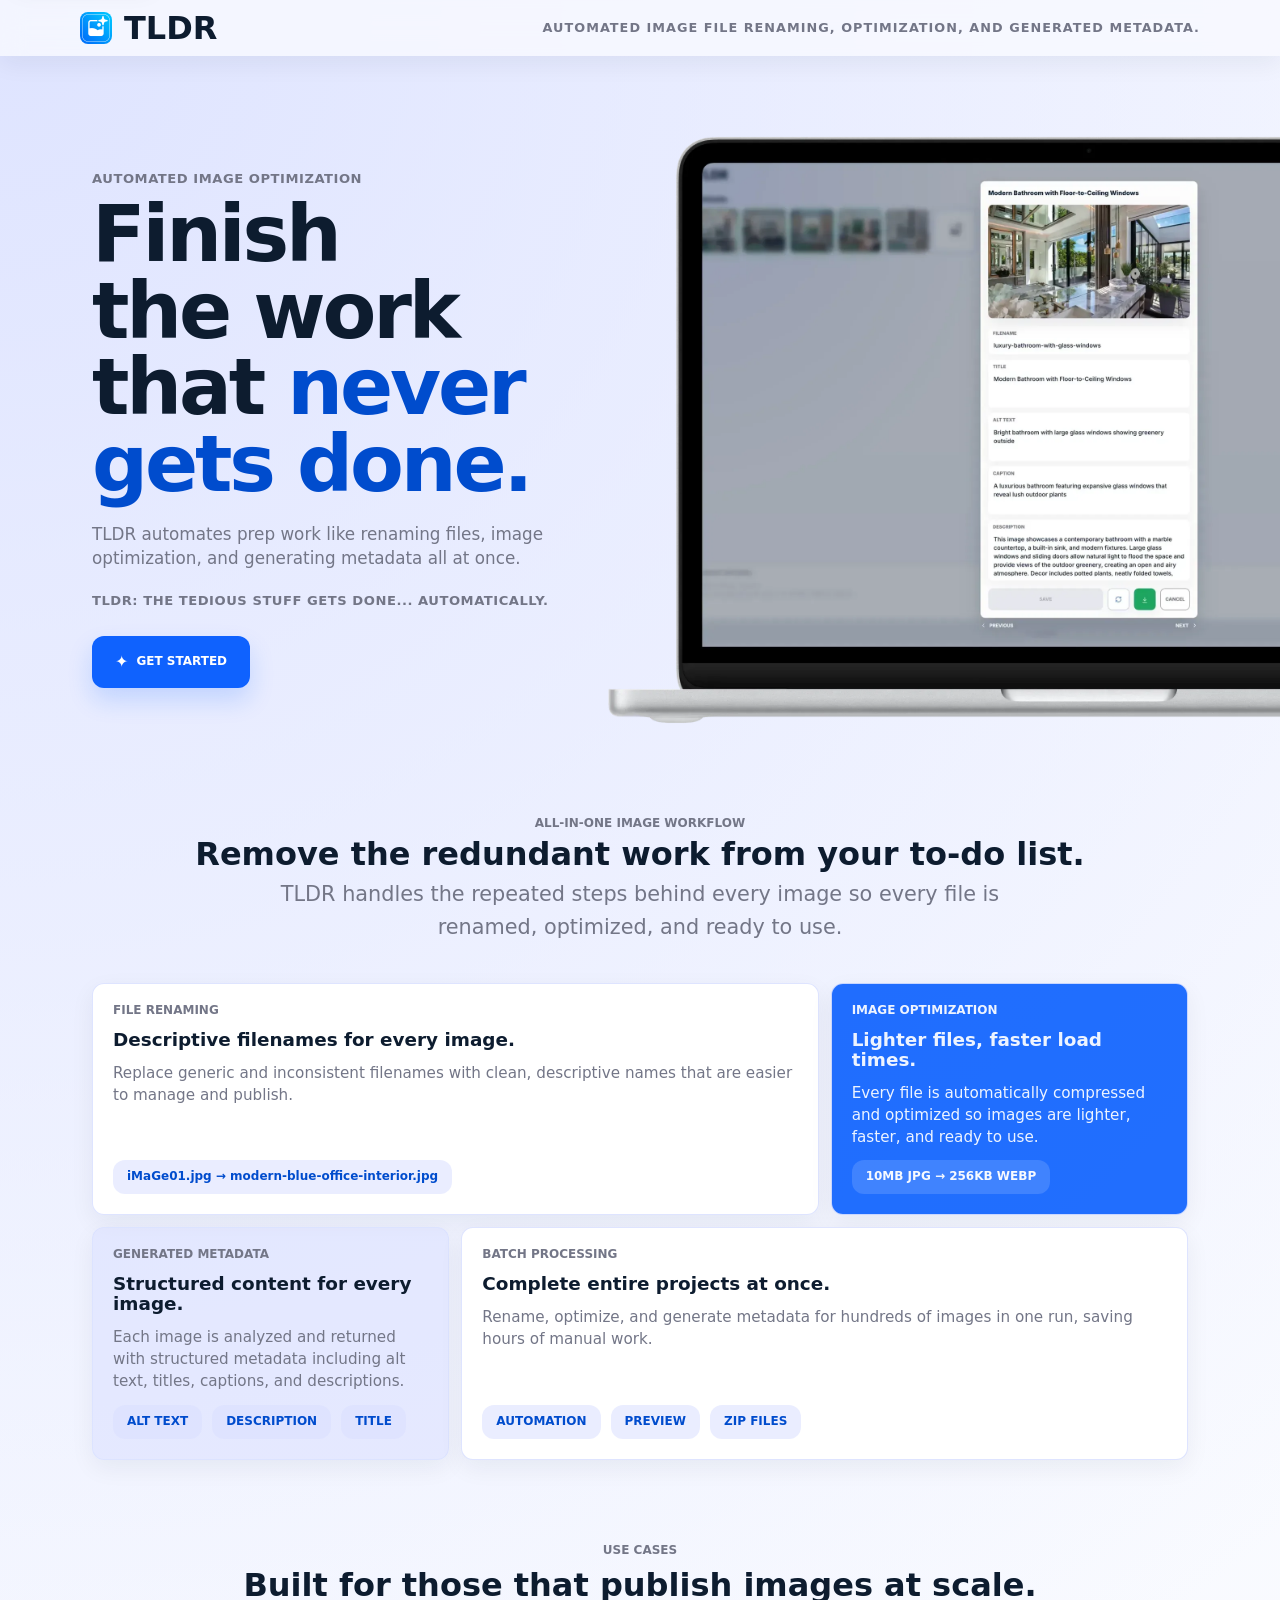
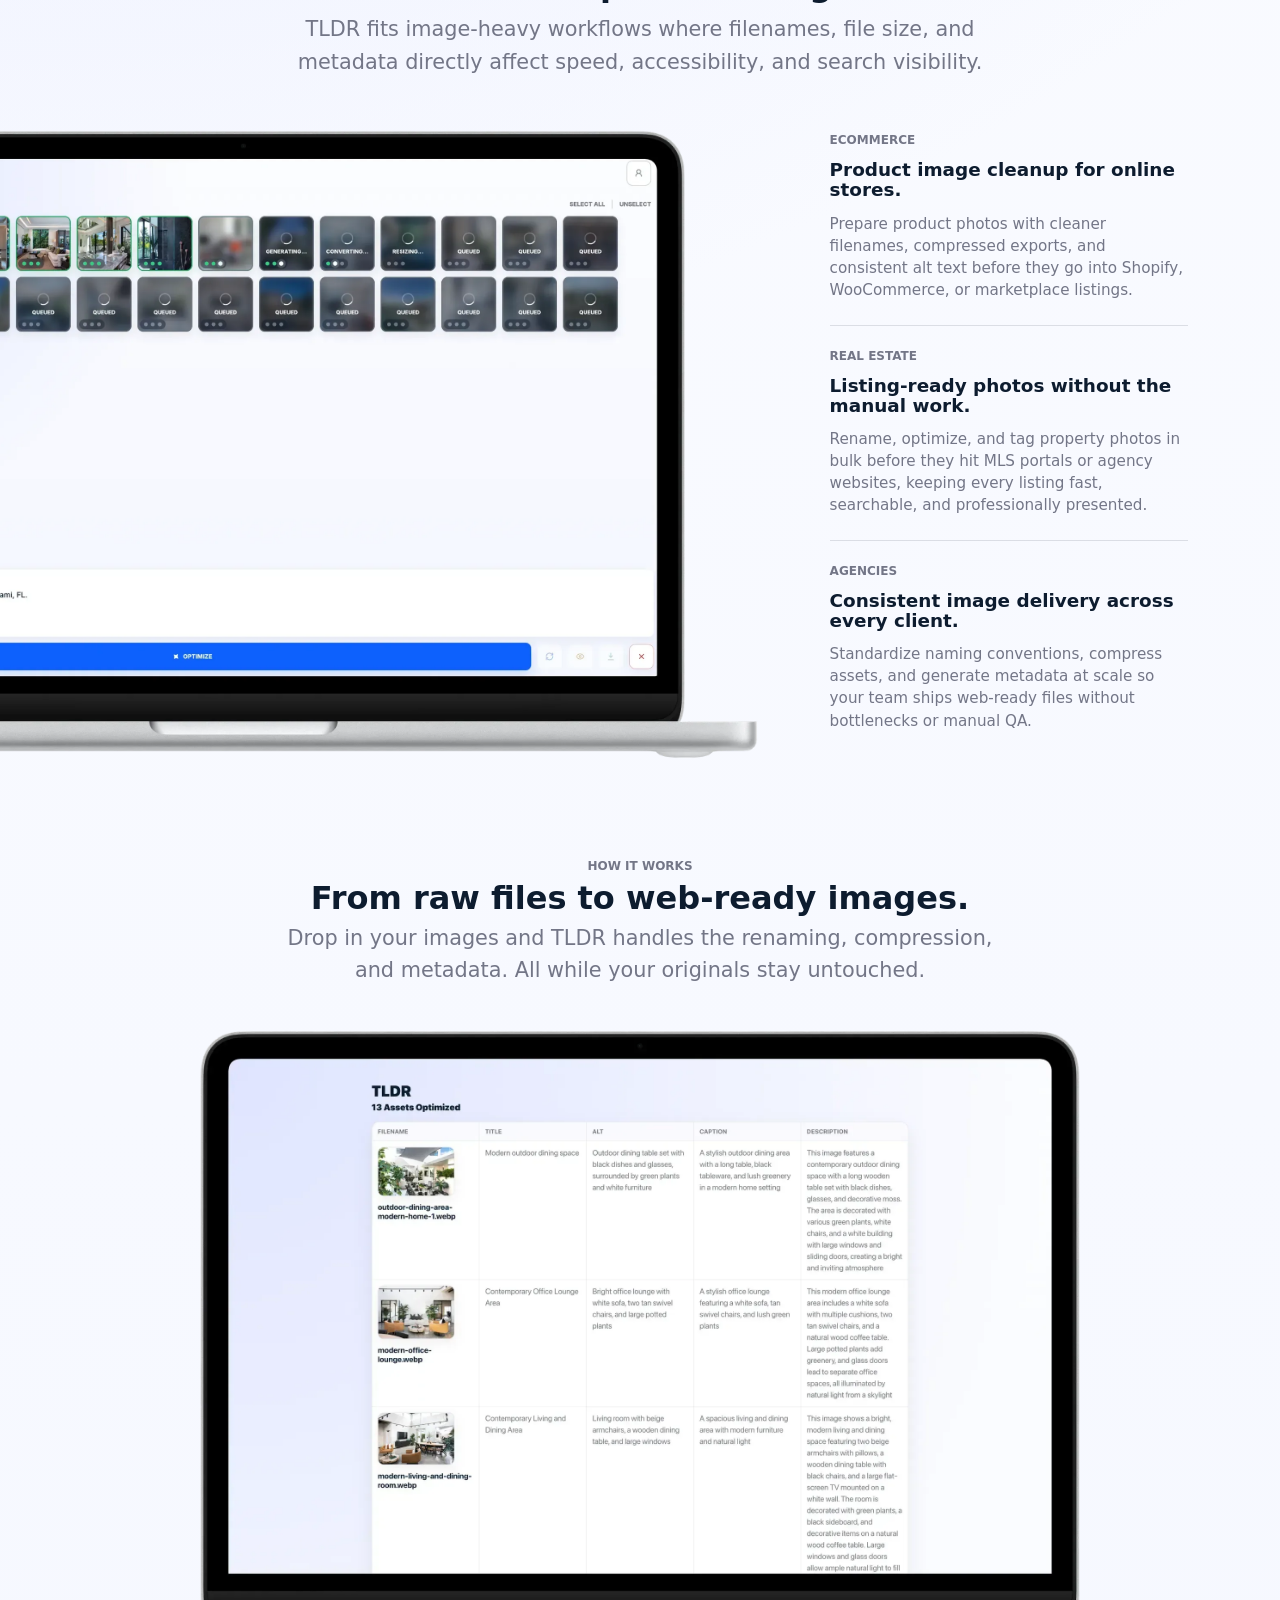
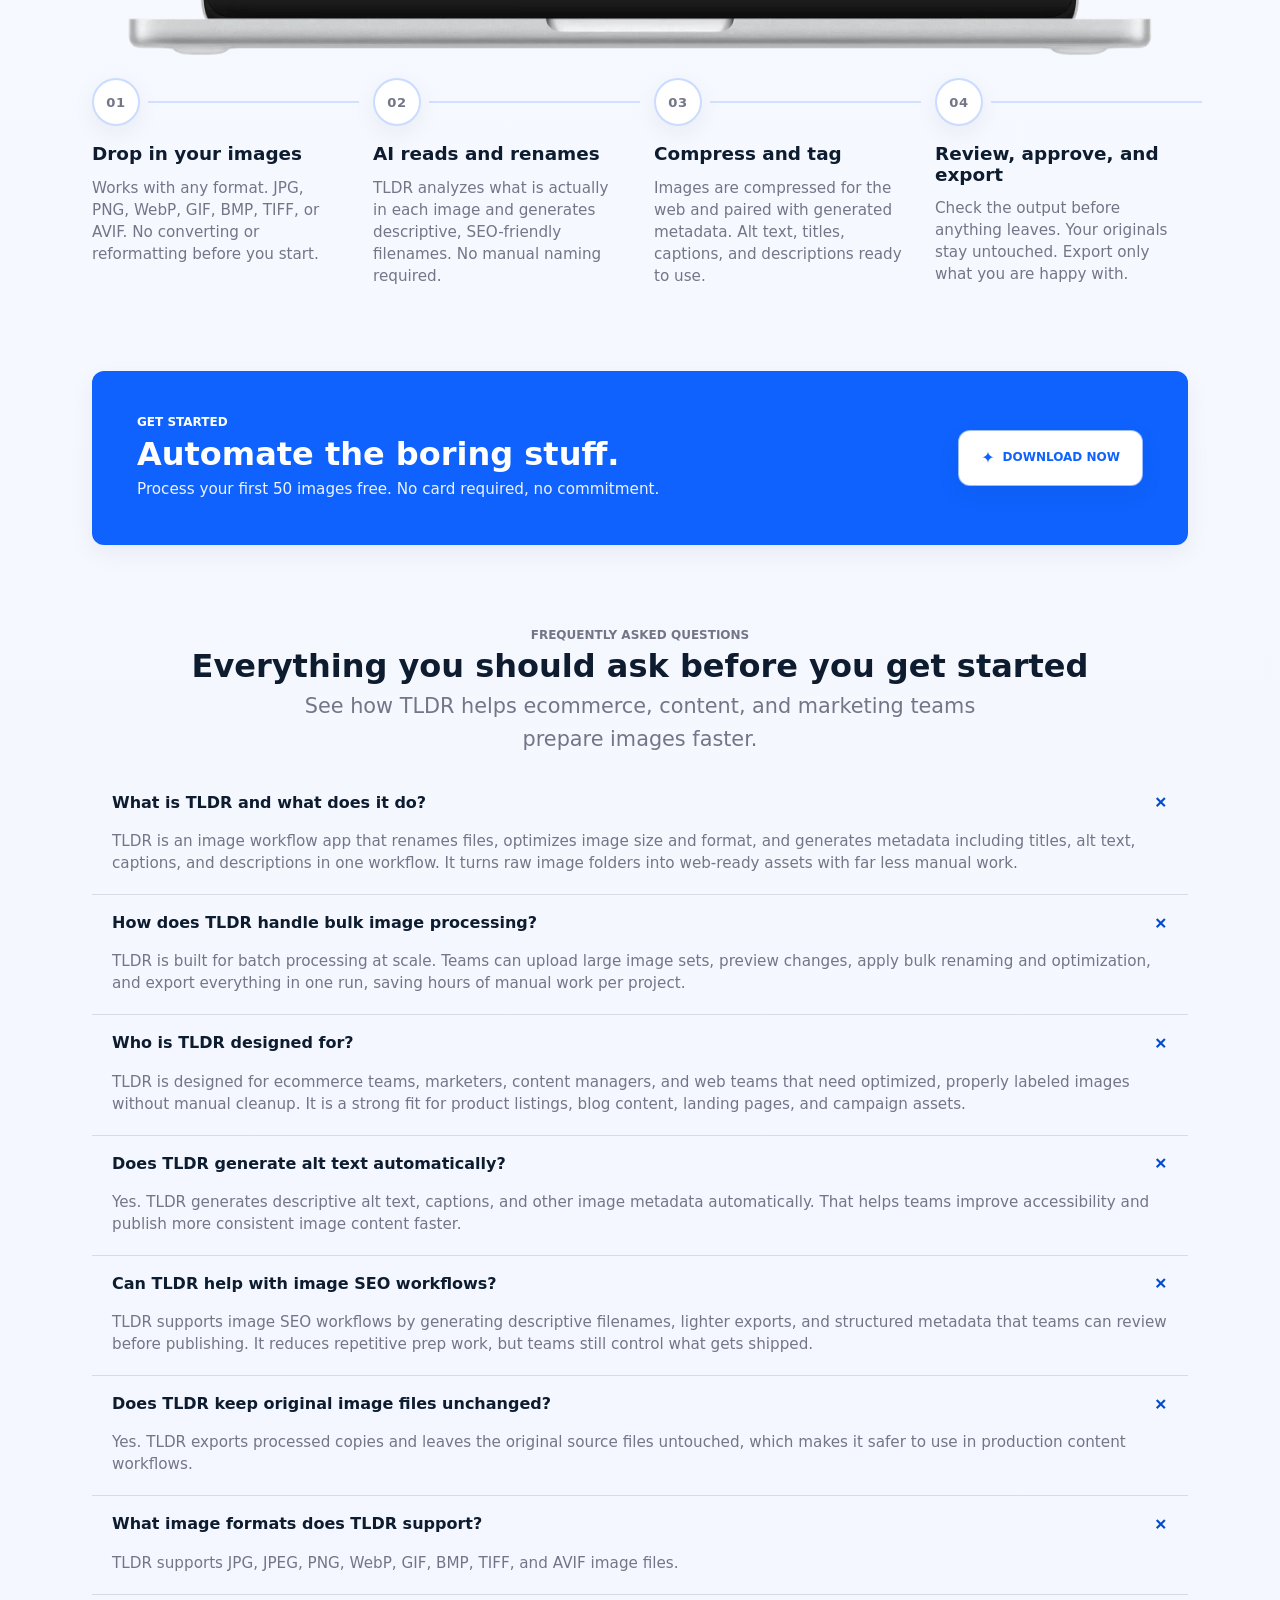
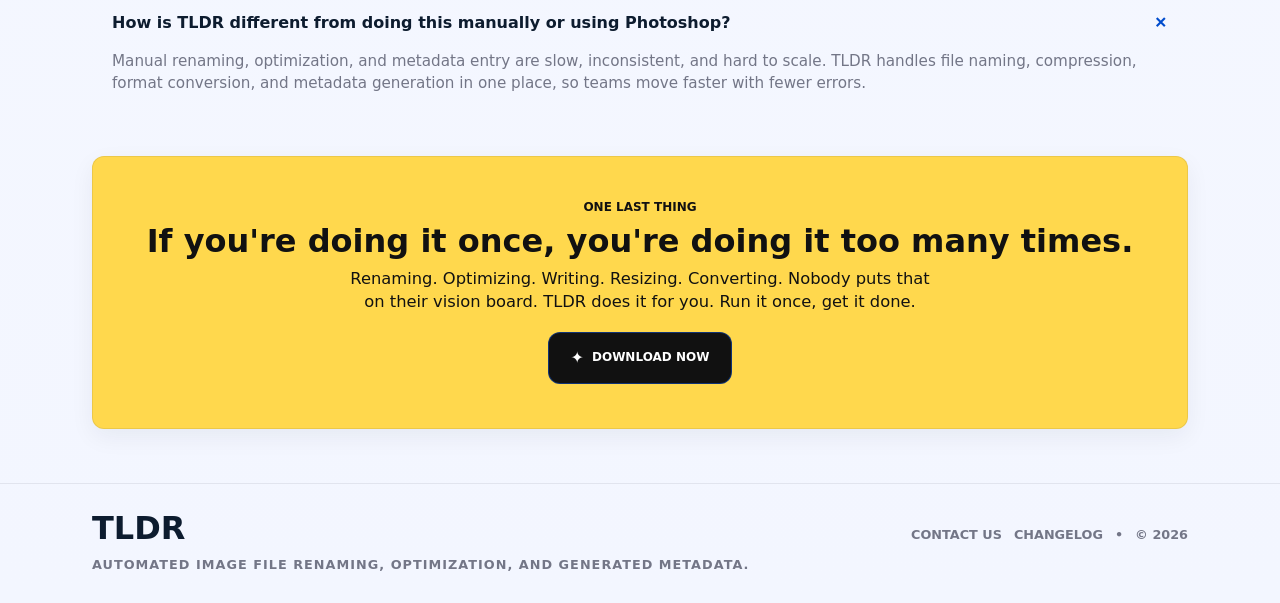
==== index.html @ 612e7040 "Publish website from bootstrapio/renamer@7133d2b1de8acaa61c0d291bee9c47c61e22b2d4" ====
<!doctype html>
<html lang="en">
  <head>
    <meta charset="UTF-8" />
    <meta name="viewport" content="width=device-width, initial-scale=1.0" />
    <title>TLDR | AI Image Renaming, Optimization, and Metadata</title>
    <meta
      name="description"
      content="TLDR is an AI image workflow app for file renaming, image optimization, and generated metadata. Create descriptive filenames, lighter WebP exports, and structured titles, alt text, captions, and descriptions."
    />
    <meta name="author" content="TLDR" />
    <meta name="application-name" content="TLDR" />
    <meta name="robots" content="index,follow,max-image-preview:large" />
    <meta name="googlebot" content="index,follow,max-image-preview:large,max-snippet:-1,max-video-preview:-1" />
    <meta name="bingbot" content="index,follow,max-image-preview:large,max-snippet:-1,max-video-preview:-1" />
    <meta name="theme-color" content="#f8f9ff" />
    <link rel="canonical" href="https://tldr.is/" />
    <link rel="alternate" type="text/markdown" href="https://tldr.is/llms.txt" title="LLMs.txt for TLDR" />
    <link rel="icon" href="./assets/icons/icon.png" />
    <meta property="og:type" content="website" />
    <meta property="og:site_name" content="TLDR" />
    <meta property="og:title" content="TLDR | AI Image Renaming, Optimization, and Metadata" />
    <meta
      property="og:description"
      content="Rename images, optimize files, and generate structured metadata in one AI-powered desktop workflow."
    />
    <meta property="og:url" content="https://tldr.is/" />
    <meta property="og:locale" content="en_US" />
    <meta property="og:image:type" content="image/webp" />
    <meta property="og:image:width" content="1192" />
    <meta property="og:image:height" content="768" />
    <meta
      property="og:image"
      content="https://tldr.is/assets/images/laptop-screen-asset-list.webp"
    />
    <meta
      property="og:image:alt"
      content="TLDR shown on a laptop with 13 optimized image assets and generated filename, title, alt text, caption, and description columns"
    />
    <meta name="twitter:card" content="summary_large_image" />
    <meta name="twitter:title" content="TLDR | AI Image Renaming, Optimization, and Metadata" />
    <meta
      name="twitter:description"
      content="Rename images, optimize files, and generate structured metadata in one AI-powered desktop workflow."
    />
    <meta
      name="twitter:image"
      content="https://tldr.is/assets/images/laptop-screen-asset-list.webp"
    />
    <meta
      name="twitter:image:alt"
      content="TLDR shown on a laptop with 13 optimized image assets and generated filename, title, alt text, caption, and description columns"
    />
    <script type="application/ld+json">
      {
        "@context": "https://schema.org",
        "@graph": [
          {
            "@type": "WebSite",
            "@id": "https://tldr.is/#website",
            "name": "TLDR",
            "url": "https://tldr.is/",
            "description": "TLDR is a desktop app for AI image file renaming, optimization, and generated metadata.",
            "inLanguage": "en-US",
            "publisher": {
              "@id": "https://tldr.is/#organization"
            },
            "potentialAction": {
              "@type": "ReadAction",
              "target": "https://tldr.is/"
            }
          },
          {
            "@type": "Organization",
            "@id": "https://tldr.is/#organization",
            "name": "TLDR",
            "url": "https://tldr.is/",
            "email": "hello@tldr.is",
            "logo": {
              "@type": "ImageObject",
              "url": "https://tldr.is/assets/icons/icon.png"
            },
            "contactPoint": {
              "@type": "ContactPoint",
              "contactType": "sales",
              "email": "hello@tldr.is"
            }
          },
          {
            "@type": "WebPage",
            "@id": "https://tldr.is/#webpage",
            "url": "https://tldr.is/",
            "name": "TLDR | AI Image Renaming, Optimization, and Metadata",
            "isPartOf": {
              "@id": "https://tldr.is/#website"
            },
            "about": {
              "@id": "https://tldr.is/#software"
            },
            "description": "TLDR helps teams rename images, optimize files, and generate structured metadata from one AI-powered desktop workflow.",
            "breadcrumb": {
              "@id": "https://tldr.is/#breadcrumb"
            },
            "primaryImageOfPage": {
              "@type": "ImageObject",
              "url": "https://tldr.is/assets/images/laptop-screen-asset-list.webp"
            }
          },
          {
            "@type": "BreadcrumbList",
            "@id": "https://tldr.is/#breadcrumb",
            "itemListElement": [
              {
                "@type": "ListItem",
                "position": 1,
                "name": "Home",
                "item": "https://tldr.is/"
              }
            ]
          },
          {
            "@type": "SoftwareApplication",
            "@id": "https://tldr.is/#software",
            "name": "TLDR",
            "applicationCategory": "BusinessApplication",
            "applicationSubCategory": "Image workflow automation",
            "operatingSystem": "macOS, Windows",
            "url": "https://tldr.is/",
            "sameAs": "https://tldr.is/",
            "publisher": {
              "@id": "https://tldr.is/#organization"
            },
            "image": {
              "@type": "ImageObject",
              "url": "https://tldr.is/assets/images/laptop-screen-asset-list.webp",
              "caption": "TLDR preview page showing optimized image assets and generated metadata"
            },
            "description": "TLDR automates image preparation work including file renaming, image optimization, generated metadata, preview, and batch export.",
            "softwareHelp": {
              "@id": "https://tldr.is/#faq"
            },
            "featureList": [
              "AI image file renaming",
              "Generated titles, alt text, captions, and descriptions",
              "Image optimization",
              "Optimized WebP exports",
              "Batch workflow processing",
              "Preview before export"
            ]
          },
          {
            "@type": "FAQPage",
            "@id": "https://tldr.is/#faq",
            "mainEntity": [
              {
                "@type": "Question",
                "name": "What is TLDR and what does it do?",
                "acceptedAnswer": {
                  "@type": "Answer",
                  "text": "TLDR is an image workflow app that renames files, optimizes image size and format, and generates metadata including titles, alt text, captions, and descriptions in one workflow. It turns raw image folders into web-ready assets with far less manual work."
                }
              },
              {
                "@type": "Question",
                "name": "How does TLDR handle bulk image processing?",
                "acceptedAnswer": {
                  "@type": "Answer",
                  "text": "TLDR is built for batch processing at scale. Teams can upload large image sets, preview changes, apply bulk renaming and optimization, and export everything in one run, saving hours of manual work per project."
                }
              },
              {
                "@type": "Question",
                "name": "Who is TLDR designed for?",
                "acceptedAnswer": {
                  "@type": "Answer",
                  "text": "TLDR is designed for ecommerce teams, marketers, content managers, and web teams that need optimized, properly labeled images without manual cleanup. It is a strong fit for product listings, blog content, landing pages, and campaign assets."
                }
              },
              {
                "@type": "Question",
                "name": "Does TLDR generate alt text automatically?",
                "acceptedAnswer": {
                  "@type": "Answer",
                  "text": "Yes. TLDR generates descriptive alt text, captions, and other image metadata automatically. That helps teams improve accessibility and publish more consistent image content faster."
                }
              },
              {
                "@type": "Question",
                "name": "Can TLDR help with image SEO workflows?",
                "acceptedAnswer": {
                  "@type": "Answer",
                  "text": "TLDR supports image SEO workflows by generating descriptive filenames, lighter exports, and structured metadata that teams can review before publishing. It reduces repetitive prep work, but teams still control what gets shipped."
                }
              },
              {
                "@type": "Question",
                "name": "Does TLDR keep original image files unchanged?",
                "acceptedAnswer": {
                  "@type": "Answer",
                  "text": "Yes. TLDR exports processed copies and leaves the original source files untouched, which makes it safer to use in production content workflows."
                }
              },
              {
                "@type": "Question",
                "name": "What image formats does TLDR support?",
                "acceptedAnswer": {
                  "@type": "Answer",
                  "text": "TLDR supports JPG, JPEG, PNG, WebP, GIF, BMP, TIFF, and AVIF image files."
                }
              },
              {
                "@type": "Question",
                "name": "How is TLDR different from doing this manually or using Photoshop?",
                "acceptedAnswer": {
                  "@type": "Answer",
                  "text": "Manual renaming, optimization, and metadata entry are slow, inconsistent, and hard to scale. TLDR handles file naming, compression, format conversion, and metadata generation in one place, so teams move faster with fewer errors."
                }
              }
            ]
          }
        ]
      }
    </script>
    <link rel="stylesheet" href="./website.css" />
    <script src="./website.js" defer></script>
  </head>
  <body id="top" data-site-nav="home">
    <a class="skipLink" href="#main-content">Skip to content</a>
    <header>
      <nav class="marketingNav" aria-label="Primary site navigation">
        <div class="marketingNavInner">
          <a
            class="marketingBrandRow"
            href="#top"
            aria-label="TLDR home"
            aria-current="page"
          >
            <span class="marketingIcon" aria-hidden="true"></span>
            <span class="brand marketingBrand">TLDR</span>
          </a>
          <p class="marketingNavMeta">Automated image file renaming, optimization, and generated metadata.</p>
          <div class="marketingNavActions">
            <a
              class="primaryAction"
              href="#one-last-thing"
              aria-label="Scroll to the One Last Thing section"
            >
              <span class="iconGlyph" aria-hidden="true">✦</span>
              <span>Download Now</span>
            </a>
          </div>
        </div>
      </nav>
    </header>

    <main id="main-content" class="marketingShell">
      <section
        class="heroSection"
        id="ai-image-automation"
        aria-labelledby="hero-section-title"
        aria-describedby="hero-section-description"
      >
        <div class="heroSectionGrid">
          <article class="heroSectionCopy">
            <div class="heroSectionIntro">
              <span class="fieldLabel">Automated Image Optimization</span>
              <h1 id="hero-section-title" class="heroSectionTitle">
                Finish the work that <span class="heroSectionTitleAccent">never gets done.</span>
              </h1>
            </div>
            <p id="hero-section-description" class="heroSectionText">
              TLDR automates prep work like renaming files, image optimization, and generating metadata all at once.
            </p>
            <span class="fieldLabel heroSectionLabelLine">TLDR: the tedious stuff gets done... automatically.</span>
            <div class="heroActions">
              <a
                class="primaryAction"
                href="#one-last-thing"
                aria-label="Scroll to the One Last Thing section"
              >
                <span class="iconGlyph" aria-hidden="true">✦</span>
                <span>Get Started</span>
              </a>
            </div>
          </article>

          <figure class="heroSectionMedia">
            <div class="heroSectionFrame">
              <img
                src="./assets/images/laptop-screen-with-preview-modal.webp"
                alt="TLDR shown on a laptop with the metadata preview modal open over queued image assets"
                width="1276"
                height="768"
                loading="eager"
                decoding="async"
              />
            </div>
            <figcaption hidden>TLDR desktop app preview showing AI-generated image metadata for a sample interior photo.</figcaption>
          </figure>
        </div>
      </section>

      <section
        class="marketingSection imageWorkflowSection"
        id="image-workflow-automation"
        aria-labelledby="image-workflow-title"
        aria-describedby="image-workflow-description"
      >
        <header class="sectionHeader sectionHeaderCentered">
          <span class="fieldLabel">All-In-One Image Workflow</span>
          <h2 id="image-workflow-title" class="sectionTitle">Remove the redundant work from your to-do list.</h2>
          <p id="image-workflow-description" class="sectionText">
            TLDR handles the repeated steps behind every image so every file is renamed, optimized, and ready to use.
          </p>
        </header>

        <div class="imageWorkflowGrid" aria-label="TLDR feature highlights">
          <article
            class="featureCard imageWorkflowCard imageWorkflowCardWide imageWorkflowCardLight"
            aria-labelledby="feature-file-renaming-title"
            aria-describedby="feature-file-renaming-description"
          >
            <header class="imageWorkflowCardHeader">
              <span class="fieldLabel">File Renaming</span>
              <h3 id="feature-file-renaming-title" class="featureTitle">Descriptive filenames for every image.</h3>
              <p id="feature-file-renaming-description" class="featureText">
                Replace generic and inconsistent filenames with clean, descriptive names that are easier to manage and
                publish.
              </p>
            </header>
            <ul class="imageWorkflowChipRow" aria-label="Filename example">
              <li><span class="imageWorkflowChip imageWorkflowChipLiteral">iMaGe01.jpg → modern-blue-office-interior.jpg</span></li>
            </ul>
          </article>

          <article
            class="featureCard imageWorkflowCard imageWorkflowCardTall imageWorkflowCardPrimary"
            aria-labelledby="feature-image-optimization-title"
            aria-describedby="feature-image-optimization-description"
          >
            <header class="imageWorkflowCardHeader">
              <span class="fieldLabel">Image Optimization</span>
              <h3 id="feature-image-optimization-title" class="featureTitle">Lighter files, faster load times.</h3>
              <p id="feature-image-optimization-description" class="featureText">
                Every file is automatically compressed and optimized so images are lighter, faster, and ready to use.
              </p>
            </header>
            <ul class="imageWorkflowChipRow" aria-label="Optimization example">
              <li><span class="imageWorkflowChip">10MB JPG → 256KB WEBP</span></li>
            </ul>
          </article>

          <article
            class="featureCard imageWorkflowCard imageWorkflowCardCompact imageWorkflowCardSoft"
            aria-labelledby="feature-generated-metadata-title"
            aria-describedby="feature-generated-metadata-description"
          >
            <header class="imageWorkflowCardHeader">
              <span class="fieldLabel">Generated Metadata</span>
              <h3 id="feature-generated-metadata-title" class="featureTitle">Structured content for every image.</h3>
              <p id="feature-generated-metadata-description" class="featureText">
                Each image is analyzed and returned with structured metadata including alt text, titles, captions, and
                descriptions.
              </p>
            </header>
            <ul class="imageWorkflowChipRow" aria-label="Metadata fields">
              <li><span class="imageWorkflowChip">Alt Text</span></li>
              <li><span class="imageWorkflowChip">Description</span></li>
              <li><span class="imageWorkflowChip">Title</span></li>
            </ul>
          </article>

          <article
            class="featureCard imageWorkflowCard imageWorkflowCardFlow sectionPanel"
            aria-labelledby="feature-batch-processing-title"
            aria-describedby="feature-batch-processing-description"
          >
            <header class="imageWorkflowCardHeader">
              <span class="fieldLabel">Batch Processing</span>
              <h3 id="feature-batch-processing-title" class="featureTitle">Complete entire projects at once.</h3>
              <p id="feature-batch-processing-description" class="featureText">
                Rename, optimize, and generate metadata for hundreds of images in one run, saving hours of manual work.
              </p>
            </header>
            <ul class="imageWorkflowChipRow" aria-label="Batch processing features">
              <li><span class="imageWorkflowChip">Automation</span></li>
              <li><span class="imageWorkflowChip">Preview</span></li>
              <li><span class="imageWorkflowChip">Zip Files</span></li>
            </ul>
          </article>
        </div>
      </section>

      <section
        class="marketingSection useCaseSection"
        id="image-workflow-use-cases"
        aria-labelledby="use-cases-title"
        aria-describedby="use-cases-description"
      >
        <header class="sectionHeader sectionHeaderCentered">
          <span class="fieldLabel">Use Cases</span>
          <h2 id="use-cases-title" class="sectionTitle">Built for those that publish images at scale.</h2>
          <p id="use-cases-description" class="sectionText">
            TLDR fits image-heavy workflows where filenames, file size, and metadata directly affect speed,
            accessibility, and search visibility.
          </p>
        </header>

        <div class="useCaseLayout">
          <figure class="useCaseMedia">
            <div class="useCaseFrame">
              <img
                src="./assets/images/laptop-screen-with-asset-management-interface.webp"
                alt="TLDR dashboard displayed on a laptop while image processing and optimization tasks are queued"
                width="1276"
                height="768"
                loading="lazy"
                decoding="async"
              />
            </div>
          </figure>

          <div class="useCaseList" aria-label="TLDR use cases">
            <article class="useCaseItem" aria-labelledby="use-case-ecommerce-name">
              <span class="fieldLabel" id="use-case-ecommerce-name">Ecommerce</span>
              <p class="useCaseTitle">Product image cleanup for online stores.</p>
              <p class="useCaseBody">
                Prepare product photos with cleaner filenames, compressed exports, and consistent alt text before they
                go into Shopify, WooCommerce, or marketplace listings.
              </p>
            </article>

            <article class="useCaseItem" aria-labelledby="use-case-real-estate-name">
              <span class="fieldLabel" id="use-case-real-estate-name">Real Estate</span>
              <p class="useCaseTitle">Listing-ready photos without the manual work.</p>
              <p class="useCaseBody">
                Rename, optimize, and tag property photos in bulk before they hit MLS portals or agency websites,
                keeping every listing fast, searchable, and professionally presented.
              </p>
            </article>

            <article class="useCaseItem" aria-labelledby="use-case-agencies-name">
              <span class="fieldLabel" id="use-case-agencies-name">Agencies</span>
              <p class="useCaseTitle">Consistent image delivery across every client.</p>
              <p class="useCaseBody">
                Standardize naming conventions, compress assets, and generate metadata at scale so your team ships
                web-ready files without bottlenecks or manual QA.
              </p>
            </article>
          </div>
        </div>
      </section>

      <section
        class="marketingSection"
        id="image-workflow-process"
        aria-labelledby="workflow-title"
        aria-describedby="workflow-description"
      >
        <header class="sectionHeader sectionHeaderCentered">
          <span class="fieldLabel">How It Works</span>
          <h2 id="workflow-title" class="sectionTitle">From raw files to web-ready images.</h2>
          <p id="workflow-description" class="sectionText">
            Drop in your images and TLDR handles the renaming, compression, and metadata. All while your originals
            stay untouched.
          </p>
        </header>

        <figure class="automationCtaMedia">
          <img
            src="./assets/images/laptop-screen-asset-list.webp"
            alt="TLDR shown on a laptop with 13 optimized image assets and generated filename, title, alt text, caption, and description columns"
            width="1192"
            height="768"
            loading="lazy"
            decoding="async"
          />
        </figure>

        <div class="workflowTimeline" aria-label="TLDR workflow steps">
          <article class="workflowItem" aria-labelledby="workflow-step-1-title">
            <div class="workflowMarker" aria-hidden="true">
              <span class="workflowDot">01</span>
            </div>
            <div class="workflowContent">
              <h3 id="workflow-step-1-title" class="featureTitle">Drop in your images</h3>
              <p class="featureText">
                Works with any format. JPG, PNG, WebP, GIF, BMP, TIFF, or AVIF. No converting or reformatting before
                you start.
              </p>
            </div>
          </article>

          <article class="workflowItem" aria-labelledby="workflow-step-2-title">
            <div class="workflowMarker" aria-hidden="true">
              <span class="workflowDot">02</span>
            </div>
            <div class="workflowContent">
              <h3 id="workflow-step-2-title" class="featureTitle">AI reads and renames</h3>
              <p class="featureText">
                TLDR analyzes what is actually in each image and generates descriptive, SEO-friendly filenames. No
                manual naming required.
              </p>
            </div>
          </article>

          <article class="workflowItem" aria-labelledby="workflow-step-3-title">
            <div class="workflowMarker" aria-hidden="true">
              <span class="workflowDot">03</span>
            </div>
            <div class="workflowContent">
              <h3 id="workflow-step-3-title" class="featureTitle">Compress and tag</h3>
              <p class="featureText">
                Images are compressed for the web and paired with generated metadata. Alt text, titles, captions, and
                descriptions ready to use.
              </p>
            </div>
          </article>

          <article class="workflowItem" aria-labelledby="workflow-step-4-title">
            <div class="workflowMarker" aria-hidden="true">
              <span class="workflowDot">04</span>
            </div>
            <div class="workflowContent">
              <h3 id="workflow-step-4-title" class="featureTitle">Review, approve, and export</h3>
              <p class="featureText">
                Check the output before anything leaves. Your originals stay untouched. Export only what you are happy
                with.
              </p>
            </div>
          </article>
        </div>
      </section>

      <section
        class="marketingSection automationCtaSection"
        id="automation-trial-cta"
        aria-labelledby="automation-cta-title"
        aria-describedby="automation-cta-description"
      >
        <div class="automationCtaPanel">
          <header class="sectionHeader automationCtaCopy">
            <span class="fieldLabel">Get Started</span>
            <h2 id="automation-cta-title" class="sectionTitle automationCtaTitle">Automate the boring stuff.</h2>
            <p id="automation-cta-description" class="automationCtaText">
              Process your first 50 images free. No card required, no commitment.
            </p>
          </header>
          <div class="automationCtaActions">
            <a
              class="primaryAction"
              href="#one-last-thing"
              aria-label="Scroll to the One Last Thing section"
            >
              <span class="iconGlyph" aria-hidden="true">✦</span>
              <span>Download Now</span>
            </a>
          </div>
        </div>
      </section>

      <section
        class="marketingSection"
        id="image-workflow-faq"
        aria-labelledby="faq-title"
        aria-describedby="faq-description"
      >
        <header class="sectionHeader sectionHeaderCentered">
          <span class="fieldLabel">Frequently Asked Questions</span>
          <h2 id="faq-title" class="sectionTitle">Everything you should ask before you get started</h2>
          <p id="faq-description" class="sectionText">
            See how TLDR helps ecommerce, content, and marketing teams prepare images faster.
          </p>
        </header>

        <div class="faqList">
          <details class="faqItem" open itemscope itemtype="https://schema.org/Question">
            <summary class="faqItemSummary">
              <span class="faqItemTitle" itemprop="name">What is TLDR and what does it do?</span>
              <span class="faqItemIcon" aria-hidden="true">+</span>
            </summary>
            <div class="faqItemBody">
              <p class="faqItemAnswer" itemscope itemprop="acceptedAnswer" itemtype="https://schema.org/Answer">
                <span itemprop="text">
                  TLDR is an image workflow app that renames files, optimizes image size and format, and generates
                  metadata including titles, alt text, captions, and descriptions in one workflow. It turns raw image
                  folders into web-ready assets with far less manual work.
                </span>
              </p>
            </div>
          </details>

          <details class="faqItem" open itemscope itemtype="https://schema.org/Question">
            <summary class="faqItemSummary">
              <span class="faqItemTitle" itemprop="name">How does TLDR handle bulk image processing?</span>
              <span class="faqItemIcon" aria-hidden="true">+</span>
            </summary>
            <div class="faqItemBody">
              <p class="faqItemAnswer" itemscope itemprop="acceptedAnswer" itemtype="https://schema.org/Answer">
                <span itemprop="text">
                  TLDR is built for batch processing at scale. Teams can upload large image sets, preview changes,
                  apply bulk renaming and optimization, and export everything in one run, saving hours of manual work
                  per project.
                </span>
              </p>
            </div>
          </details>

          <details class="faqItem" open itemscope itemtype="https://schema.org/Question">
            <summary class="faqItemSummary">
              <span class="faqItemTitle" itemprop="name">Who is TLDR designed for?</span>
              <span class="faqItemIcon" aria-hidden="true">+</span>
            </summary>
            <div class="faqItemBody">
              <p class="faqItemAnswer" itemscope itemprop="acceptedAnswer" itemtype="https://schema.org/Answer">
                <span itemprop="text">
                  TLDR is designed for ecommerce teams, marketers, content managers, and web teams that need
                  optimized, properly labeled images without manual cleanup. It is a strong fit for product listings,
                  blog content, landing pages, and campaign assets.
                </span>
              </p>
            </div>
          </details>

          <details class="faqItem" open itemscope itemtype="https://schema.org/Question">
            <summary class="faqItemSummary">
              <span class="faqItemTitle" itemprop="name">Does TLDR generate alt text automatically?</span>
              <span class="faqItemIcon" aria-hidden="true">+</span>
            </summary>
            <div class="faqItemBody">
              <p class="faqItemAnswer" itemscope itemprop="acceptedAnswer" itemtype="https://schema.org/Answer">
                <span itemprop="text">
                  Yes. TLDR generates descriptive alt text, captions, and other image metadata automatically. That
                  helps teams improve accessibility and publish more consistent image content faster.
                </span>
              </p>
            </div>
          </details>

          <details class="faqItem" open itemscope itemtype="https://schema.org/Question">
            <summary class="faqItemSummary">
              <span class="faqItemTitle" itemprop="name">Can TLDR help with image SEO workflows?</span>
              <span class="faqItemIcon" aria-hidden="true">+</span>
            </summary>
            <div class="faqItemBody">
              <p class="faqItemAnswer" itemscope itemprop="acceptedAnswer" itemtype="https://schema.org/Answer">
                <span itemprop="text">
                  TLDR supports image SEO workflows by generating descriptive filenames, lighter exports, and
                  structured metadata that teams can review before publishing. It reduces repetitive prep work, but
                  teams still control what gets shipped.
                </span>
              </p>
            </div>
          </details>

          <details class="faqItem" open itemscope itemtype="https://schema.org/Question">
            <summary class="faqItemSummary">
              <span class="faqItemTitle" itemprop="name">Does TLDR keep original image files unchanged?</span>
              <span class="faqItemIcon" aria-hidden="true">+</span>
            </summary>
            <div class="faqItemBody">
              <p class="faqItemAnswer" itemscope itemprop="acceptedAnswer" itemtype="https://schema.org/Answer">
                <span itemprop="text">
                  Yes. TLDR exports processed copies and leaves the original source files untouched, which makes it
                  safer to use in production content workflows.
                </span>
              </p>
            </div>
          </details>

          <details class="faqItem" open itemscope itemtype="https://schema.org/Question">
            <summary class="faqItemSummary">
              <span class="faqItemTitle" itemprop="name">What image formats does TLDR support?</span>
              <span class="faqItemIcon" aria-hidden="true">+</span>
            </summary>
            <div class="faqItemBody">
              <p class="faqItemAnswer" itemscope itemprop="acceptedAnswer" itemtype="https://schema.org/Answer">
                <span itemprop="text">
                  TLDR supports JPG, JPEG, PNG, WebP, GIF, BMP, TIFF, and AVIF image files.
                </span>
              </p>
            </div>
          </details>

          <details class="faqItem" open itemscope itemtype="https://schema.org/Question">
            <summary class="faqItemSummary">
              <span class="faqItemTitle" itemprop="name">How is TLDR different from doing this manually or using Photoshop?</span>
              <span class="faqItemIcon" aria-hidden="true">+</span>
            </summary>
            <div class="faqItemBody">
              <p class="faqItemAnswer" itemscope itemprop="acceptedAnswer" itemtype="https://schema.org/Answer">
                <span itemprop="text">
                  Manual renaming, optimization, and metadata entry are slow, inconsistent, and hard to scale. TLDR
                  handles file naming, compression, format conversion, and metadata generation in one place, so teams
                  move faster with fewer errors.
                </span>
              </p>
            </div>
          </details>
        </div>
      </section>

      <section
        class="marketingSection closingBanner"
        id="one-last-thing"
        aria-labelledby="closing-banner-title"
        aria-describedby="closing-banner-description"
      >
        <div class="closingBannerPanel">
          <span class="fieldLabel">One Last Thing</span>
          <h2 id="closing-banner-title" class="sectionTitle closingBannerTitle">
            If you're doing it once, you're doing it too many times.
          </h2>
          <p id="closing-banner-description" class="closingBannerText">
            Renaming. Optimizing. Writing. Resizing. Converting. Nobody puts that on their vision board. TLDR does it
            for you. Run it once, get it done.
          </p>
          <div class="closingBannerActions">
            <a
              class="primaryAction"
              href="mailto:hello@tldr.is?subject=TLDR%20Download%20Now"
              aria-label="Email TLDR to get the download"
            >
              <span class="iconGlyph" aria-hidden="true">✦</span>
              <span>Download Now</span>
            </a>
          </div>
        </div>
      </section>
    </main>
    <footer class="marketingFooter" aria-labelledby="footer-title">
      <div class="footerShell">
        <div class="siteFooterRow siteFooterBody">
          <div class="siteFooterTopRow">
            <p id="footer-title" class="brand marketingBrand">TLDR</p>
            <div class="siteFooterMetaRow">
              <div class="footerLinks">
                <address class="footerContact">
                  <a href="mailto:hello@tldr.is" rel="nofollow">Contact Us</a>
                </address>
                <a class="footerLink" href="/changelog/" data-nav-item="changelog">Changelog</a>
              </div>
              <span class="siteFooterMetaSeparator" aria-hidden="true">•</span>
              <p class="footerCopyright">© <span data-current-year>2026</span></p>
            </div>
          </div>
          <p class="footerMeta">Automated image file renaming, optimization, and generated metadata.</p>
        </div>
      </div>
    </footer>
  </body>
</html>
---- website.css ----
:root {
  color-scheme: light;
  --surface: #f8f9ff;
  --surface-card: #ffffff;
  --surface-glass: rgba(248, 249, 255, 0.82);
  --text: #0d1c2f;
  --text-muted: #737687;
  --text-soft: #c3c6d8;
  --primary: #004ccd;
  --primary-strong: #0f62fe;
  --success-strong: #1fa562;
  --danger: #ba1a1a;
  --warning-strong: #d7a800;
  --warning-border: rgba(215, 168, 0, 0.42);
  --shadow-ambient: 0 8px 24px rgba(13, 28, 47, 0.06);
  --radius: 12px;
  --space: 12px;
  --space-1: var(--space);
  --space-2: var(--space);
  --space-3: var(--space);
  --space-4: 20px;
  --space-5: 28px;
  --shell-padding: var(--space);
  --font-display: 2rem;
  --font-title: 1.15rem;
  --font-body: 0.95rem;
  --font-button: 0.75rem;
  --tracking: 0;
  --line-display: 1;
  --line-title: 1.1;
  --line-body: 1.45;
  --line-label: 1.15;
  --site-bg: #f5f7fb;
  --site-surface: #ffffff;
  --site-border: rgba(15, 23, 42, 0.08);
  --site-text: #111827;
  --site-muted: #5b6475;
  --site-primary: #0f62fe;
  --site-shadow: 0 20px 50px rgba(15, 23, 42, 0.08);
  --site-radius: 24px;
  --site-shell-width: min(960px, calc(100% - 32px));
  --marketing-shell-width: min(1120px, calc(100% - 32px));
  --marketing-shell-width-mobile: min(100%, calc(100% - 24px));
  --marketing-nav-padding-y: clamp(10px, 1.4vw, var(--space-3));
  --marketing-nav-padding-x: var(--shell-padding);
  --marketing-nav-gap: clamp(8px, 1.2vw, var(--space-3));
  --marketing-nav-cta-min-height: clamp(46px, 5vw, 52px);
  --marketing-nav-cta-padding-x: clamp(16px, 2.2vw, 22px);
  --marketing-nav-offset: clamp(68px, 8vw, 84px);
  --marketing-section-padding: clamp(18px, 4.5vw, 42px);
  --section-content-gap: clamp(12px, 2.4vw, var(--space-4));
  --hero-grid-columns: minmax(0, 1.05fr) minmax(320px, 0.95fr);
  --hero-gap: clamp(12px, 4vw, var(--space-5));
  --hero-copy-gap: clamp(12px, 2vw, 18px);
  --hero-copy-max-width: 460px;
  --hero-media-offset-left: -6vw;
  --hero-media-offset-right: calc(50% - 50vw);
  --hero-frame-min-height: clamp(320px, 42vw, 420px);
  --hero-frame-max-height: var(--section-image-max-height);
  --hero-image-max-width: none;
  --section-image-max-height: 632px;
}

*,
*::before,
*::after {
  box-sizing: border-box;
}

[hidden] {
  display: none !important;
}

html,
body {
  margin: 0;
  padding: 0;
  min-height: 100vh;
  overflow-x: hidden;
}

body {
  background:
    radial-gradient(circle at top left, rgba(219, 225, 255, 0.9), transparent 36%),
    linear-gradient(180deg, #fbfcff 0%, #f3f6ff 100%);
  color: var(--text);
  font-family:
    "Inter", "SF Pro Display", "SF Pro Text", ui-sans-serif, system-ui, -apple-system,
    BlinkMacSystemFont, "Segoe UI", sans-serif;
  font-size: var(--font-body);
  line-height: var(--line-body);
  -webkit-font-smoothing: antialiased;
  text-rendering: optimizeLegibility;
}

a {
  color: var(--site-primary);
  text-decoration: none;
}

a:hover {
  text-decoration: underline;
}

[aria-current="page"] {
  text-decoration: underline;
  text-underline-offset: 0.18em;
}

button,
input,
textarea {
  font: inherit;
}

button {
  border: 0;
  cursor: pointer;
}

button:disabled {
  cursor: default;
}

.brand {
  margin: 0;
  min-width: 0;
  font-size: var(--font-display);
  font-weight: 900;
  line-height: var(--line-display);
  letter-spacing: var(--tracking);
  white-space: nowrap;
}

.textAction,
.primaryAction,
.fieldLabel {
  text-transform: uppercase;
  letter-spacing: var(--tracking);
  font-size: var(--font-button);
  font-weight: 800;
  line-height: var(--line-label);
}

.fieldLabel {
  color: var(--text-muted);
}

.primaryAction {
  flex: 1;
  min-height: 56px;
  display: inline-flex;
  align-items: center;
  justify-content: center;
  gap: 8px;
  padding: 0 var(--space-4);
  border: 1px solid transparent;
  border-radius: var(--radius);
  color: var(--text-muted);
  background: var(--surface-card);
  box-shadow: none;
  text-align: center;
  text-decoration: none;
  transition:
    background-color 140ms ease,
    color 140ms ease,
    box-shadow 140ms ease,
    border-color 140ms ease,
    opacity 140ms ease;
}

.primaryAction:not(:disabled) {
  border-color: rgba(15, 98, 254, 0.42);
  color: #ffffff;
  background: var(--primary-strong);
  box-shadow: 0 12px 24px rgba(15, 98, 254, 0.18);
}

.primaryAction:not(:disabled) .iconGlyph {
  animation: cta-icon-spin 4400ms linear infinite;
}

.primaryAction:not(:disabled):is(:hover, :active, :focus-visible) {
  color: #ffffff;
  background: #0a4fcc;
  border-color: #0a4fcc;
  box-shadow: 0 12px 24px rgba(15, 98, 254, 0.24);
  text-decoration: none;
}

.primaryAction:not(:disabled):is(:hover, :active, :focus-visible) .iconGlyph {
  animation-duration: 1.6s;
}

.primaryAction:disabled {
  color: var(--text-muted);
  background: #d5d9e3;
  border-color: #d5d9e3;
  box-shadow: none;
  opacity: 0.6;
}

.iconGlyph {
  display: inline-flex;
  align-items: center;
  justify-content: center;
  font-size: 1rem;
  line-height: 1;
}

.iconGlyph svg {
  display: block;
  width: 1.1rem;
  height: 1.1rem;
  fill: none;
  stroke: currentColor;
  stroke-width: 1.7;
  stroke-linecap: round;
  stroke-linejoin: round;
}

@keyframes cta-icon-spin {
  from {
    transform: rotate(0deg);
  }

  to {
    transform: rotate(360deg);
  }
}

.shell {
  width: var(--site-shell-width);
  margin: 0 auto;
  padding: 32px 0 72px;
}

.nav,
.hero,
.entry,
.footer {
  background: var(--site-surface);
  border: 1px solid var(--site-border);
  border-radius: var(--site-radius);
  box-shadow: var(--site-shadow);
}

.nav,
.footer {
  padding: 18px 24px;
}

.nav {
  display: flex;
  justify-content: space-between;
  gap: 16px;
  align-items: center;
  margin-bottom: 20px;
}

.navLinks {
  display: flex;
  gap: 16px;
  flex-wrap: wrap;
}

.hero {
  padding: 36px 24px;
  margin-bottom: 20px;
}

.eyebrow {
  margin: 0 0 10px;
  text-transform: uppercase;
  letter-spacing: 0.08em;
  color: var(--site-muted);
  font-size: 0.8rem;
  font-weight: 800;
}

.title {
  margin: 0;
  font-size: clamp(2.2rem, 5vw, 3.5rem);
  line-height: 0.98;
  letter-spacing: -0.04em;
}

.summary {
  margin: 14px 0 0;
  max-width: 62ch;
  color: var(--site-muted);
  font-size: 1.02rem;
  line-height: 1.6;
}

.entryList {
  display: grid;
  gap: 16px;
}

.entry {
  padding: 24px;
}

.meta {
  display: flex;
  gap: 12px;
  flex-wrap: wrap;
  margin: 0 0 12px;
  color: var(--site-muted);
  font-size: 0.9rem;
  font-weight: 700;
}

.entryTitle {
  margin: 0 0 10px;
  font-size: 1.45rem;
  line-height: 1.1;
}

.entryText {
  margin: 0;
  color: var(--site-muted);
  line-height: 1.6;
}

.changelogArticle {
  display: block;
}

.articleHeader {
  display: flex;
  flex-direction: column;
}

.entryListItems {
  margin: 18px 0 0;
  padding-left: 20px;
  color: var(--site-text);
}

.entryListItems li + li {
  margin-top: 10px;
}

.footer {
  margin-top: 20px;
  color: var(--site-muted);
}

.skipLink {
  position: absolute;
  left: var(--shell-padding);
  top: 0;
  transform: translateY(-140%);
  z-index: 50;
  padding: 10px 14px;
  border-radius: var(--radius);
  background: var(--surface-card);
  box-shadow: var(--shadow-ambient);
  color: var(--text);
  text-decoration: none;
}

.skipLink:focus {
  transform: translateY(12px);
}

.marketingShell {
  width: var(--marketing-shell-width);
  margin: 0 auto;
  padding: var(--marketing-nav-offset) var(--shell-padding) var(--shell-padding);
  display: flex;
  flex-direction: column;
}

.heroSection,
.marketingSection,
.marketingFooter {
  display: flex;
  flex-direction: column;
  gap: var(--section-content-gap);
  padding-block: var(--marketing-section-padding);
}

.heroSection,
.marketingSection {
  position: relative;
}

.marketingNav {
  position: fixed;
  top: 0;
  left: 0;
  right: 0;
  z-index: 20;
  display: flex;
  align-items: center;
  justify-content: space-between;
  gap: var(--marketing-nav-gap);
  width: 100%;
  padding: var(--marketing-nav-padding-y) var(--marketing-nav-padding-x);
  background: var(--surface-glass);
  box-shadow: var(--shadow-ambient);
  backdrop-filter: blur(12px);
}

.marketingBrandRow,
.marketingNavActions,
.heroActions,
.siteFooterRow {
  display: flex;
  gap: var(--space);
}

.marketingBrandRow,
.marketingNavActions,
.heroActions,
.siteFooterRow {
  align-items: center;
}

.heroActions {
  width: auto;
  justify-content: flex-start;
  margin-top: 16px;
}

.heroActions .primaryAction {
  width: auto;
  flex: 0 0 auto;
  min-width: 0;
  padding: 0 22px;
  min-height: 52px;
}

.marketingBrand {
  margin: 0;
}

.marketingBrandRow {
  color: var(--text);
  text-decoration: none;
  flex: 0 1 auto;
  min-width: 0;
  white-space: nowrap;
}

.primaryAction:hover,
.primaryAction:focus-visible,
.primaryAction:hover .iconGlyph,
.primaryAction:focus-visible .iconGlyph {
  text-decoration: none;
}

.marketingNav .primaryAction {
  width: auto;
  min-width: 0;
  min-height: var(--marketing-nav-cta-min-height);
  padding: 0 var(--marketing-nav-cta-padding-x);
  white-space: nowrap;
  flex: 0 0 auto;
}

.marketingNavActions {
  display: none;
}

.marketingNavMeta {
  margin: 0;
  color: var(--text-muted);
  font-size: 0.8rem;
  font-weight: 800;
  letter-spacing: 0.08em;
  text-transform: uppercase;
  text-align: right;
  white-space: nowrap;
}

.marketingIcon {
  width: 32px;
  height: 32px;
  flex: 0 0 auto;
  border-radius: 8px;
  background-image: url("./assets/icons/icon.png");
  background-repeat: no-repeat;
  background-position: center;
  background-size: contain;
}

.heroSectionGrid {
  display: grid;
  grid-template-columns: var(--hero-grid-columns);
  gap: var(--hero-gap);
  align-items: center;
  width: 100%;
}

.heroSectionCopy {
  display: flex;
  flex-direction: column;
  gap: var(--hero-copy-gap);
  max-width: var(--hero-copy-max-width);
  min-width: 0;
}

.heroSectionIntro {
  display: flex;
  flex-direction: column;
  gap: 10px;
}

.heroSectionTitle {
  margin: 0;
  width: min(100%, 11ch);
  font-size: clamp(2.8rem, 6.6vw, 4.9rem);
  font-weight: 900;
  line-height: 0.98;
  letter-spacing: -0.04em;
  text-wrap: balance;
}

.heroSectionTitleAccent {
  color: var(--primary);
}

.heroSectionText,
.sectionText,
.featureText,
.metricLabel,
.footerMeta {
  margin: 0;
  color: var(--text-muted);
}

.sectionText {
  max-width: 720px;
  font-size: clamp(1.08rem, 2vw, 1.3rem);
  line-height: 1.55;
}

.heroSectionText {
  font-size: 1.05rem;
  line-height: 1.42;
}

.heroSectionCopy .fieldLabel {
  font-size: 0.82rem;
  letter-spacing: 0.04em;
}

.heroSectionLabelLine {
  color: var(--text-muted);
  margin-top: 4px;
}

.heroSectionCopy > .heroSectionIntro {
  margin-bottom: 2px;
}

.heroSectionCopy > .heroActions {
  margin-top: 10px;
}

.heroSectionMedia,
.sectionPanel,
.featureCard {
  border-radius: var(--radius);
  background: var(--surface-card);
  box-shadow: var(--shadow-ambient);
}

.heroSectionMedia {
  padding: 0;
  background: transparent;
  box-shadow: none;
  align-self: stretch;
  margin-top: 0;
  margin-bottom: 0;
  margin-left: var(--hero-media-offset-left);
  margin-right: var(--hero-media-offset-right);
  min-width: 0;
}

.heroSectionFrame {
  overflow: hidden;
  border-radius: var(--radius);
  box-shadow: none;
  aspect-ratio: 16 / 10;
  min-height: var(--hero-frame-min-height);
  max-height: var(--hero-frame-max-height);
  border-top-right-radius: 0;
  border-bottom-right-radius: 0;
}

.heroSectionFrame img {
  width: 100%;
  max-width: var(--hero-image-max-width);
  max-height: var(--section-image-max-height);
  height: 100%;
  display: block;
  margin-inline: auto;
  object-fit: contain;
  object-position: center center;
}

.sectionPanel {
  padding: var(--space-4);
}

.sectionHeader {
  display: flex;
  flex-direction: column;
  gap: 8px;
  align-items: flex-start;
  width: 100%;
}

.sectionHeaderCentered {
  align-items: center;
  text-align: center;
}

.sectionTitle {
  margin: 0;
  font-size: var(--font-display);
  font-weight: 900;
  line-height: var(--line-display);
  letter-spacing: var(--tracking);
}

.imageWorkflowSection {
  display: flex;
  flex-direction: column;
  gap: var(--section-content-gap);
}

.imageWorkflowSection .sectionHeader {
  gap: 8px;
  margin-bottom: var(--space-4);
}

.imageWorkflowGrid {
  display: grid;
  grid-template-columns: repeat(12, minmax(0, 1fr));
  gap: var(--space);
  align-items: stretch;
}

.imageWorkflowCard {
  min-width: 0;
  min-height: 100%;
}

.imageWorkflowCardWide {
  grid-column: span 8;
}

.imageWorkflowCardTall {
  grid-column: span 4;
}

.imageWorkflowCardCompact {
  grid-column: span 4;
}

.imageWorkflowCardFlow {
  grid-column: span 8;
}

.imageWorkflowCardLight {
  background: rgba(255, 255, 255, 0.96);
}

.imageWorkflowCardSoft {
  background: rgba(219, 225, 255, 0.58);
}

.imageWorkflowCardPrimary {
  background: rgba(15, 98, 254, 0.92);
  color: #ffffff;
  box-shadow: var(--shadow-ambient);
}

.imageWorkflowSection .featureCard,
.imageWorkflowSection .sectionPanel {
  padding: var(--space-4);
  border-radius: var(--radius);
  border: 1px solid rgba(219, 225, 255, 0.9);
  box-shadow: var(--shadow-ambient);
}

.imageWorkflowCardHeader {
  display: flex;
  flex-direction: column;
  gap: var(--space-2);
}

.imageWorkflowSection .featureTitle {
  font-size: var(--font-title);
  line-height: var(--line-title);
  letter-spacing: var(--tracking);
  margin: 0;
}

.imageWorkflowSection .featureText {
  font-size: var(--font-body);
  line-height: var(--line-body);
  margin: 0;
}

.imageWorkflowSection .fieldLabel {
  color: var(--text-muted);
}

.imageWorkflowCardPrimary .fieldLabel,
.imageWorkflowCardPrimary .featureText,
.imageWorkflowCardPrimary .featureTitle {
  color: rgba(255, 255, 255, 0.92);
}

.imageWorkflowCardPrimary .imageWorkflowChip {
  background: rgba(255, 255, 255, 0.14);
  color: rgba(255, 255, 255, 0.96);
}

.imageWorkflowCardFlow {
  position: relative;
  overflow: hidden;
}

.imageWorkflowChipRow {
  display: flex;
  flex-wrap: wrap;
  gap: 10px;
  margin-top: auto;
  margin-bottom: 0;
  padding: 0;
  list-style: none;
}

.imageWorkflowChipRow > li {
  display: flex;
}

.imageWorkflowChip {
  display: inline-flex;
  align-items: center;
  min-height: 34px;
  padding: 0 14px;
  border-radius: var(--radius);
  background: rgba(219, 225, 255, 0.58);
  color: var(--primary);
  font-size: var(--font-button);
  font-weight: 800;
  letter-spacing: var(--tracking);
  text-transform: uppercase;
}

.imageWorkflowChipLiteral {
  text-transform: none;
}

.featureCard {
  padding: var(--space-4);
  display: flex;
  flex-direction: column;
  gap: var(--space-2);
}

.featureTitle {
  margin: 0;
  font-size: 1.15rem;
  font-weight: 900;
  line-height: 1.1;
}

.faqList {
  display: flex;
  flex-direction: column;
  width: 100%;
}

.faqItem {
  padding: 0;
  border-bottom: 1px solid rgba(15, 23, 42, 0.12);
}

.faqItem:last-child {
  border-bottom: 0;
}

.faqItemSummary {
  display: flex;
  align-items: center;
  justify-content: space-between;
  gap: var(--space-3);
  padding: 18px 20px;
  cursor: pointer;
  list-style: none;
}

.faqItemSummary::-webkit-details-marker {
  display: none;
}

.faqItemTitle {
  margin: 0;
  font-size: 1rem;
  font-weight: 900;
  line-height: 1.2;
}

.faqItemIcon {
  flex: 0 0 auto;
  color: var(--primary);
  font-size: 1.15rem;
  font-weight: 800;
  line-height: 1;
}

.faqItem[open] .faqItemIcon {
  transform: rotate(45deg);
}

.faqItemBody {
  padding: 0 20px 20px;
}

.faqItemAnswer {
  margin: 0;
  color: var(--text-muted);
}

.automationCtaSection {
  margin: 0;
}

.automationCtaPanel {
  display: grid;
  grid-template-columns: minmax(0, 1fr) auto;
  align-items: center;
  gap: clamp(20px, 4vw, 40px);
  width: 100%;
  padding: clamp(28px, 5vw, 44px);
  border-radius: var(--radius);
  background: var(--primary-strong);
  border: 1px solid rgba(15, 98, 254, 0.92);
  box-shadow: var(--shadow-ambient);
}

.automationCtaCopy {
  display: flex;
  flex-direction: column;
  align-items: flex-start;
  gap: 8px;
  text-align: left;
}

.automationCtaCopy .fieldLabel {
  color: #ffffff;
}

.automationCtaTitle {
  margin: 0;
  color: #ffffff;
}

.automationCtaText {
  margin: 0;
  color: rgba(255, 255, 255, 0.92);
  font-size: var(--font-body);
  line-height: var(--line-body);
}

.automationCtaActions {
  display: flex;
  justify-content: flex-end;
  align-items: center;
  width: auto;
}

.automationCtaActions .primaryAction {
  width: auto;
  flex: 0 0 auto;
  min-width: 0;
  padding: 0 22px;
  color: var(--primary-strong);
  background: #ffffff;
  box-shadow: var(--shadow-ambient);
}

.automationCtaActions .primaryAction:hover {
  background: #ffffff;
  color: var(--primary-strong);
  border-color: #ffffff;
}

.automationCtaActions .primaryAction:hover .iconGlyph {
  color: var(--primary-strong);
}

.automationCtaMedia {
  width: 100%;
  max-width: 1040px;
  margin: var(--space-4) auto 0;
}

.automationCtaMedia img,
.useCaseFrame img {
  display: block;
  width: 100%;
  max-height: var(--section-image-max-height);
  height: auto;
  object-fit: contain;
}

.closingBanner {
  padding-top: 0;
}

.workflowTimeline {
  display: grid;
  grid-template-columns: repeat(4, minmax(0, 1fr));
  gap: clamp(20px, 2.4vw, 28px);
  width: 100%;
  margin: 0 auto;
}

.workflowItem {
  display: flex;
  flex-direction: column;
  gap: 18px;
  align-items: start;
  min-width: 0;
}

.workflowMarker {
  position: relative;
  display: flex;
  align-items: center;
  width: 100%;
  min-height: 48px;
}

.workflowMarker::after {
  content: "";
  position: absolute;
  top: 50%;
  left: 56px;
  right: -14px;
  height: 2px;
  transform: translateY(-50%);
  background: rgba(15, 98, 254, 0.16);
}

.workflowDot {
  position: relative;
  z-index: 1;
  display: inline-flex;
  align-items: center;
  justify-content: center;
  width: 48px;
  height: 48px;
  border-radius: 999px;
  background: var(--surface-card);
  border: 2px solid rgba(15, 98, 254, 0.22);
  box-shadow: var(--shadow-ambient);
  color: var(--text-muted);
  font-size: 0.82rem;
  font-weight: 800;
  line-height: var(--line-label);
  letter-spacing: 0.04em;
}

.workflowContent {
  display: flex;
  flex-direction: column;
  gap: var(--space-1);
  padding: 0;
}

.workflowContent .featureTitle,
.workflowContent .featureText {
  margin: 0;
}

.useCaseSection {
  gap: clamp(20px, 4vw, 36px);
}

.useCaseSection .sectionHeader {
  gap: 12px;
}

.useCaseLayout {
  display: grid;
  grid-template-columns: minmax(0, 1fr) clamp(300px, 28vw, 420px);
  gap: clamp(24px, 4vw, 52px);
  align-items: center;
  overflow: visible;
}

.useCaseMedia {
  min-width: 0;
  width: calc(100% + clamp(300px, 28vw, 420px) + clamp(24px, 4vw, 52px) + 6vw);
  max-width: none;
  margin-left: calc(-1 * (2vw + clamp(300px, 28vw, 420px) + clamp(24px, 4vw, 52px)));
  margin-right: 0;
}

.useCaseFrame {
  overflow: hidden;
  border-radius: var(--radius);
  background: transparent;
  box-shadow: none;
  border-top-left-radius: 0;
  border-bottom-left-radius: 0;
}

.useCaseList {
  display: flex;
  flex-direction: column;
  min-width: 0;
}

.useCaseItem {
  display: flex;
  flex-direction: column;
  gap: var(--space-1);
  padding: 0 0 24px;
  border-bottom: 1px solid rgba(15, 23, 42, 0.12);
}

.useCaseItem + .useCaseItem {
  padding-top: 24px;
}

.useCaseItem:last-child {
  border-bottom: 0;
}

.useCaseTitle {
  margin: 0;
  font-size: var(--font-title);
  font-weight: 900;
  line-height: var(--line-title);
  letter-spacing: var(--tracking);
}

.useCaseBody {
  margin: 0;
  color: var(--text-muted);
  font-size: var(--font-body);
  line-height: var(--line-body);
}

.closingBannerPanel {
  display: flex;
  flex-direction: column;
  align-items: center;
  gap: 10px;
  padding: clamp(28px, 5vw, 44px);
  border-radius: var(--radius);
  background: #ffd84d;
  border: 1px solid rgba(17, 17, 17, 0.08);
  text-align: center;
  box-shadow: var(--shadow-ambient);
}

.closingBannerTitle {
  margin: 0;
  font-size: var(--font-display);
  font-weight: 900;
  line-height: var(--line-display);
  letter-spacing: var(--tracking);
  text-wrap: balance;
  color: #111111;
}

.closingBannerText {
  margin: 0;
  color: #111111;
  font-size: 1.02rem;
  line-height: 1.45;
  text-wrap: balance;
}

.closingBannerPanel .fieldLabel {
  color: #111111;
}

.closingBannerActions {
  display: flex;
  justify-content: center;
  width: 100%;
  margin-top: 8px;
}

.closingBannerActions .primaryAction {
  width: auto;
  flex: 0 0 auto;
  min-width: 0;
  min-height: 52px;
  padding: 0 22px;
  color: #ffffff;
  background: #111111;
  border-radius: var(--radius);
  box-shadow: none;
}

.closingBannerActions .primaryAction:hover {
  background: #ffffff;
  color: #111111;
  border-color: #111111;
}

.closingBannerActions .primaryAction:hover .iconGlyph {
  color: #111111;
}

.marketingFooter {
  padding-block: clamp(12px, 3vw, var(--space-5));
  border-top: 1px solid rgba(15, 23, 42, 0.08);
}

.footerShell {
  width: var(--marketing-shell-width);
  margin: 0 auto;
  padding-inline: var(--shell-padding);
}

.siteFooterRow {
  display: block;
}

.siteFooterBody {
  display: flex;
  flex-direction: column;
  gap: 12px;
  min-width: 0;
  width: 100%;
  align-items: flex-start;
}

.siteFooterTopRow {
  display: flex;
  align-items: baseline;
  justify-content: space-between;
  gap: var(--space-3);
  min-width: 0;
  width: 100%;
}

.siteFooterMetaRow {
  display: flex;
  align-items: baseline;
  justify-content: flex-end;
  flex-wrap: nowrap;
  gap: var(--space-3);
  min-width: 0;
  text-align: right;
  font-size: 0.8rem;
  text-transform: uppercase;
  white-space: nowrap;
}

.siteFooterMetaSeparator {
  color: var(--text-muted);
  font-weight: 600;
}

.footerMeta,
.footerCopyright {
  margin: 0;
  color: var(--text-muted);
}

.footerLinks {
  display: flex;
  align-items: baseline;
  gap: var(--space-3);
  flex-wrap: wrap;
}

.footerMeta {
  font-size: 0.8rem;
  font-weight: 800;
  letter-spacing: 0.08em;
  text-transform: uppercase;
  text-align: left;
}

.footerContact {
  font-style: normal;
}

.footerContact a {
  color: var(--text-muted);
  text-decoration: none;
  font-size: inherit;
  font-weight: 600;
}

.footerLink {
  color: var(--text-muted);
  text-decoration: none;
  font-size: inherit;
  font-weight: 600;
}

.footerCopyright {
  font-weight: 600;
}

.marketingNavInner {
  width: var(--marketing-shell-width);
  margin: 0 auto;
  display: flex;
  align-items: center;
  justify-content: space-between;
  gap: var(--marketing-nav-gap);
  flex-wrap: nowrap;
  min-width: 0;
}

.marketingNavActions {
  flex: 0 0 auto;
  min-width: 0;
}

@media (max-width: 880px) {
  :root {
    --hero-grid-columns: 1fr;
    --hero-copy-max-width: 560px;
    --hero-media-offset-left: 0;
    --hero-media-offset-right: 0;
    --hero-frame-min-height: 360px;
    --hero-image-max-width: min(100%, 760px);
  }

  .marketingShell,
  .footerShell {
    width: var(--marketing-shell-width-mobile);
  }

  .marketingNavMeta {
    white-space: normal;
    text-wrap: balance;
    max-width: 40ch;
  }

  .siteFooterTopRow {
    display: contents;
  }

  .siteFooterMetaRow {
    justify-content: flex-start;
    text-align: left;
    order: 3;
  }

  .heroSectionGrid,
  .imageWorkflowGrid,
  .useCaseLayout,
  .workflowTimeline {
    grid-template-columns: 1fr;
  }

  .workflowTimeline {
    gap: 24px;
  }

  .workflowItem {
    gap: 14px;
  }

  .workflowMarker::after {
    top: 52px;
    bottom: -24px;
    left: 21px;
    right: auto;
    width: 2px;
    height: auto;
    transform: none;
  }

  .workflowDot {
    width: 42px;
    height: 42px;
  }

  .imageWorkflowCardWide,
  .imageWorkflowCardTall,
  .imageWorkflowCardCompact,
  .imageWorkflowCardFlow {
    grid-column: auto;
  }

  .heroSectionFrame {
    width: 100%;
    border-top-right-radius: var(--radius);
    border-bottom-right-radius: var(--radius);
  }

  .heroSectionMedia,
  .useCaseMedia {
    width: 100%;
    max-width: 100%;
    margin-left: 0;
    margin-right: 0;
    overflow: hidden;
  }

  .useCaseFrame {
    border-top-left-radius: var(--radius);
    border-bottom-left-radius: var(--radius);
  }

  .heroSectionText {
    font-size: 1rem;
    line-height: 1.5;
  }

  .heroSectionCopy {
    width: 100%;
    margin-inline: auto;
    align-items: center;
    text-align: center;
  }

  .heroSectionIntro {
    width: 100%;
    gap: 12px;
    align-items: center;
  }

  .heroSectionLabelLine {
    line-height: 1.45;
  }

  .heroActions {
    justify-content: center;
  }

  .heroSectionTitle {
    width: 100%;
    margin-inline: auto;
    font-size: clamp(2.45rem, 7.2vw, 3.6rem);
    line-height: 1.04;
    letter-spacing: -0.035em;
  }

  .automationCtaPanel {
    grid-template-columns: 1fr;
    gap: var(--space-3);
    text-align: left;
  }

  .automationCtaCopy {
    gap: 8px;
  }

  .automationCtaActions {
    justify-content: flex-start;
    width: 100%;
  }
}

@media (max-width: 640px) {
  .shell {
    width: min(100%, calc(100% - 20px));
    padding-top: 16px;
  }

  .nav {
    align-items: flex-start;
    flex-direction: column;
  }

  .hero,
  .entry,
  .nav,
  .footer {
    padding: 20px;
  }
}

@media (max-width: 560px) {
  :root {
    --marketing-nav-padding-x: 12px;
    --hero-frame-min-height: 0;
    --hero-image-max-width: 100%;
  }

  .marketingNavActions {
    display: flex;
  }

  .marketingBrand {
    font-size: clamp(1.55rem, 5.4vw, 2rem);
  }

  .marketingNavMeta {
    display: none;
  }

  .heroSectionFrame {
    aspect-ratio: auto;
    width: 100%;
    min-height: 0;
    max-height: none;
    overflow: hidden;
  }

  .heroSectionFrame img {
    max-width: 100%;
    height: auto;
  }

  .heroSectionCopy {
    width: 100%;
    margin-inline: auto;
  }

  .heroSectionIntro {
    gap: 8px;
  }

  .heroSectionCopy .fieldLabel {
    font-size: 0.76rem;
    letter-spacing: 0.05em;
  }

  .heroSectionTitle {
    width: 100%;
    margin-inline: auto;
    font-size: clamp(1.9rem, 10.5vw, 2.85rem);
    line-height: 1.05;
    letter-spacing: -0.028em;
  }

  .heroSectionText {
    font-size: 0.98rem;
    line-height: 1.58;
  }

  .heroSectionLabelLine {
    font-size: 0.8rem;
    line-height: 1.45;
    margin-top: 2px;
  }

  .heroActions {
    margin-top: 4px;
  }

  .heroSection .heroActions,
  .imageWorkflowSection .heroActions {
    display: none;
  }

  .automationCtaPanel {
    width: 100%;
  }

  .automationCtaActions .primaryAction,
  .automationCtaMedia {
    max-width: 100%;
  }
}

@media (max-width: 380px) {
  :root {
    --marketing-nav-padding-x: 10px;
  }

  .marketingBrand {
    font-size: 1.85rem;
  }

  .marketingNavInner {
    gap: 8px;
  }

  .marketingNav .primaryAction {
    font-size: 0.7rem;
    letter-spacing: 0.02em;
  }

  .heroSectionText,
  .heroSectionLabelLine {
    max-width: 100%;
  }
}
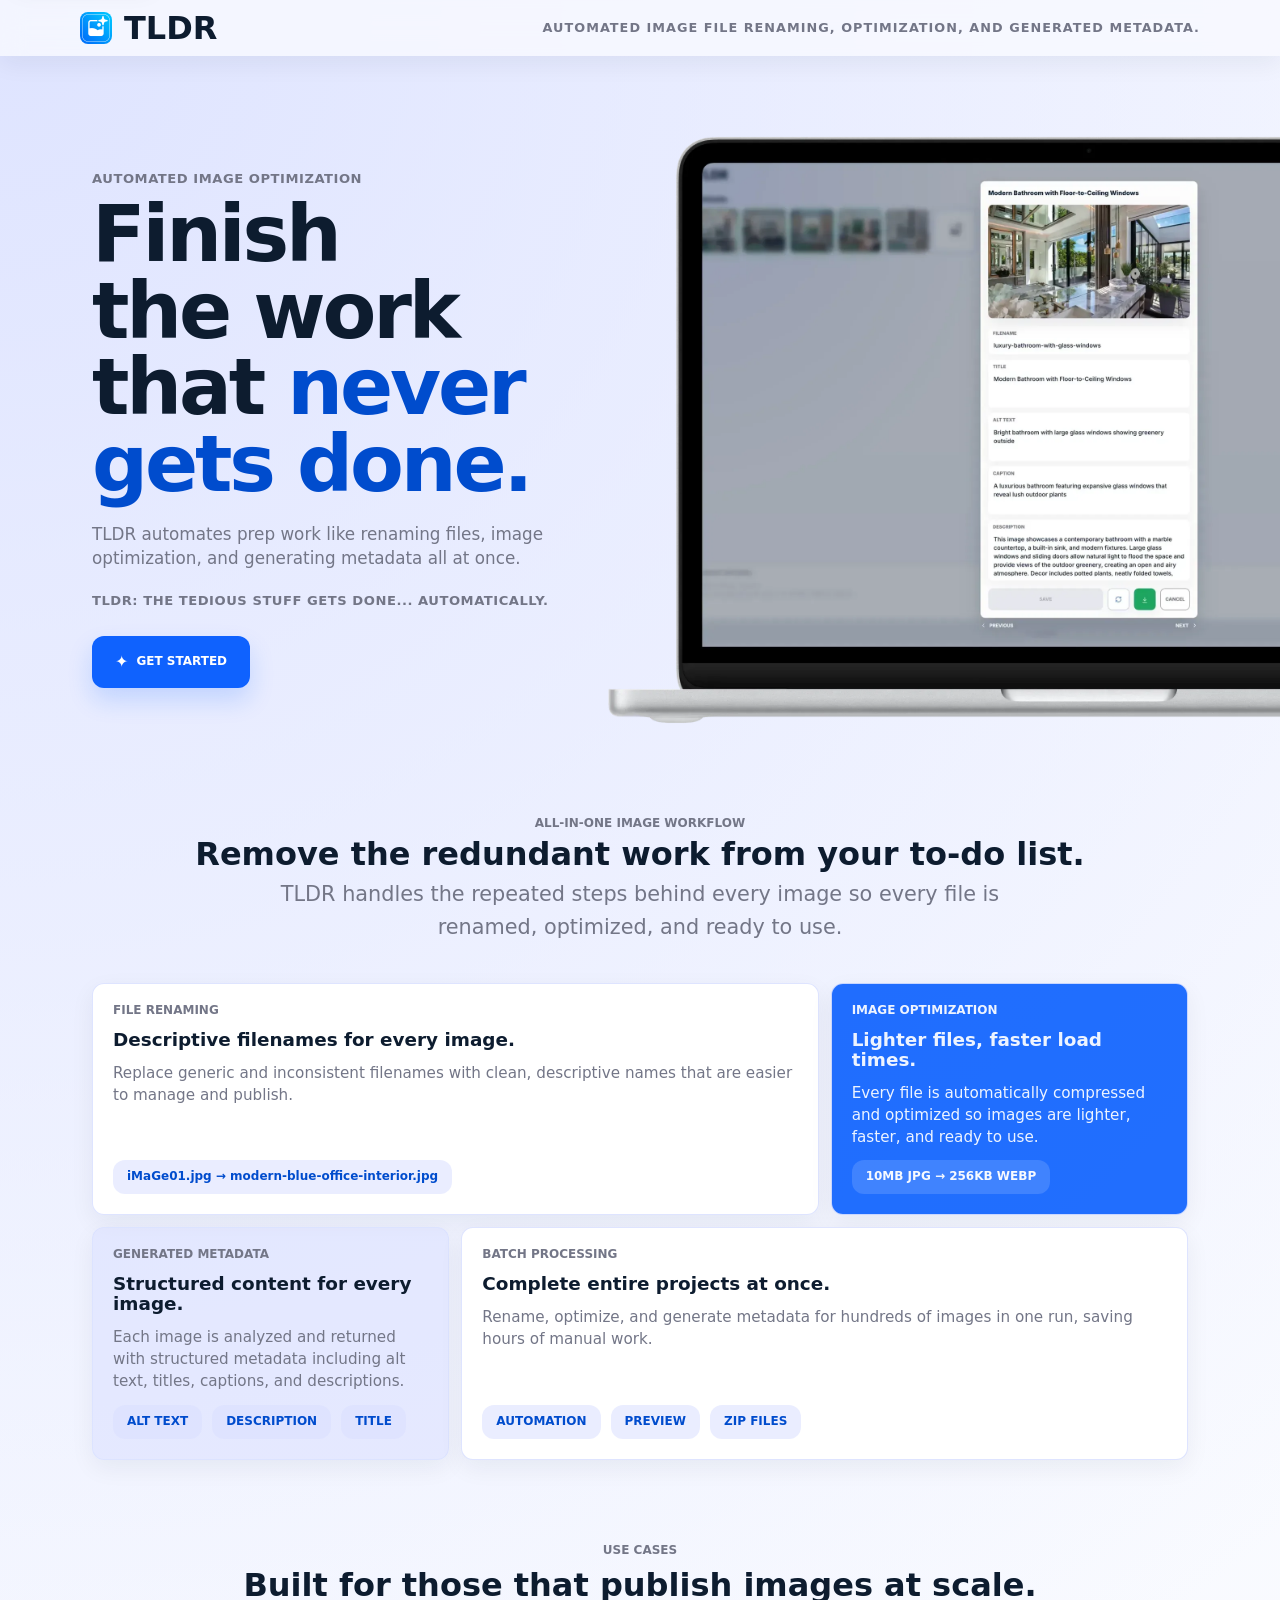
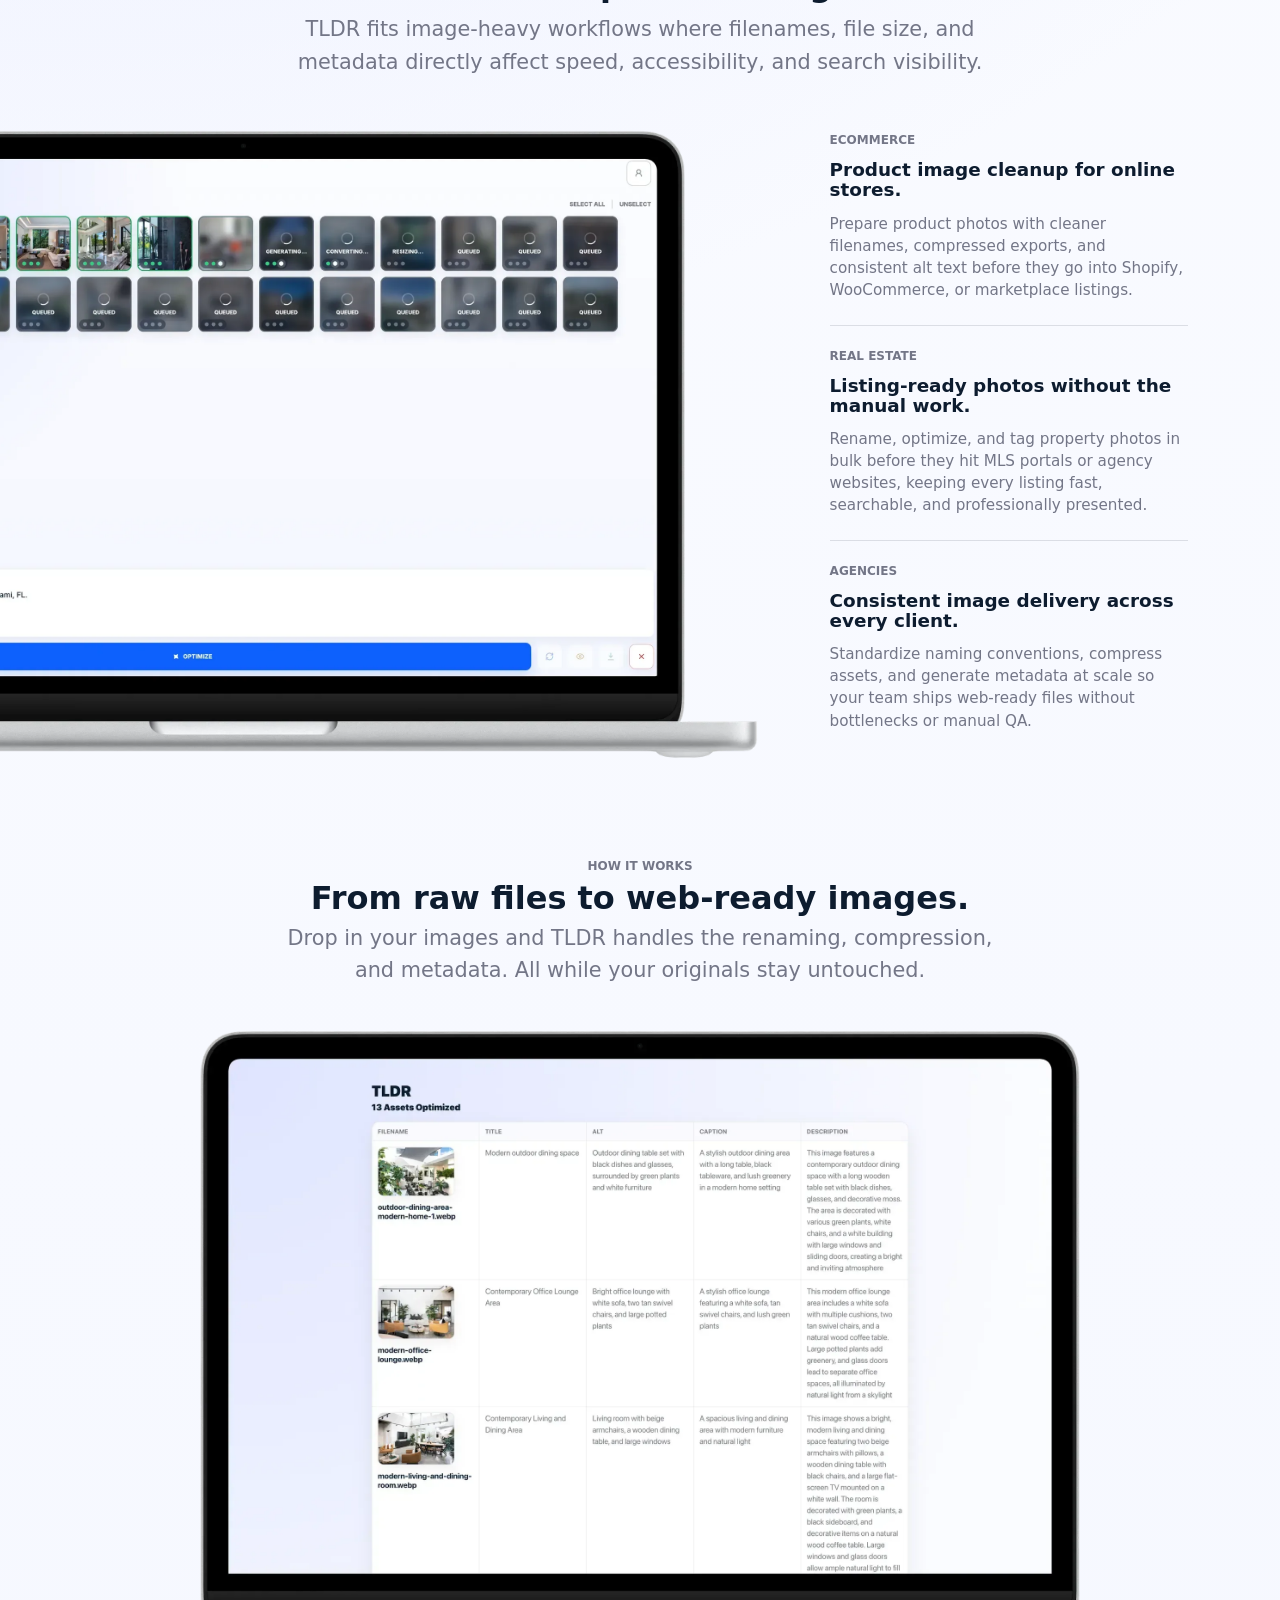
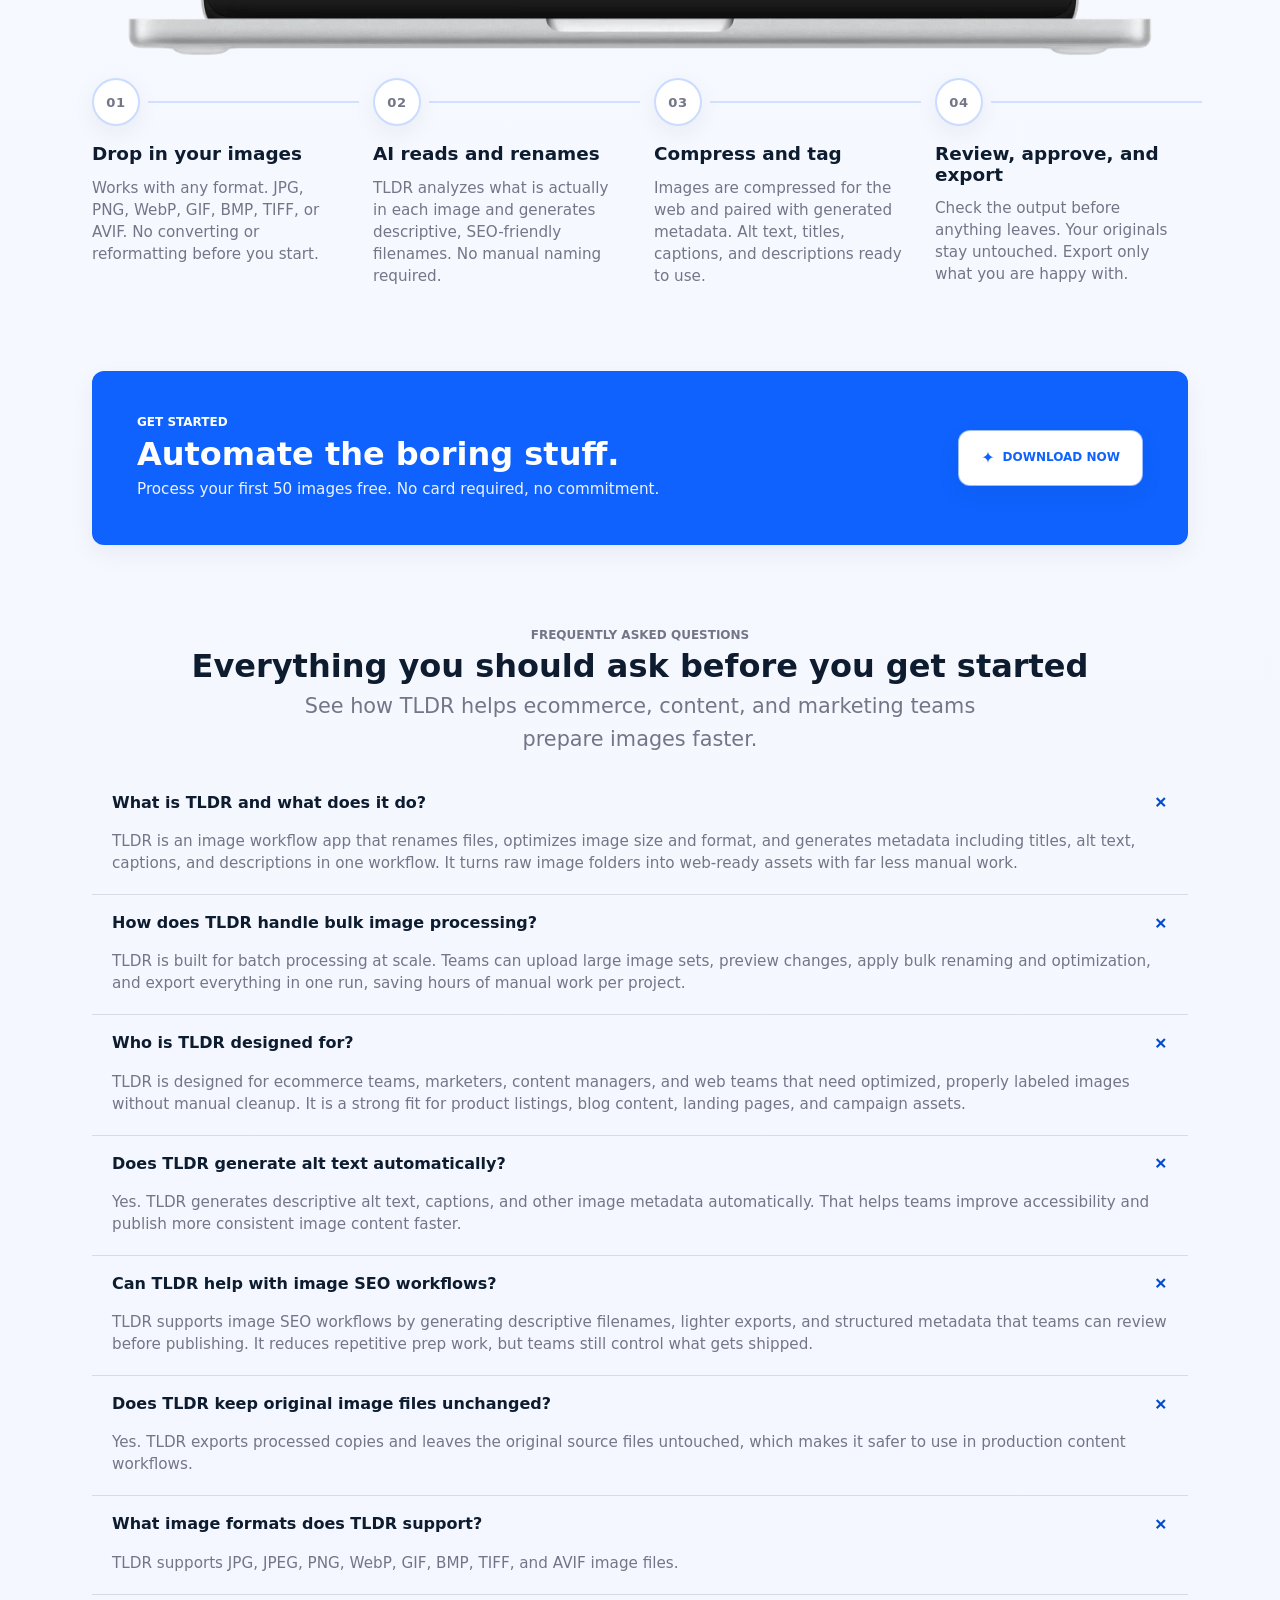
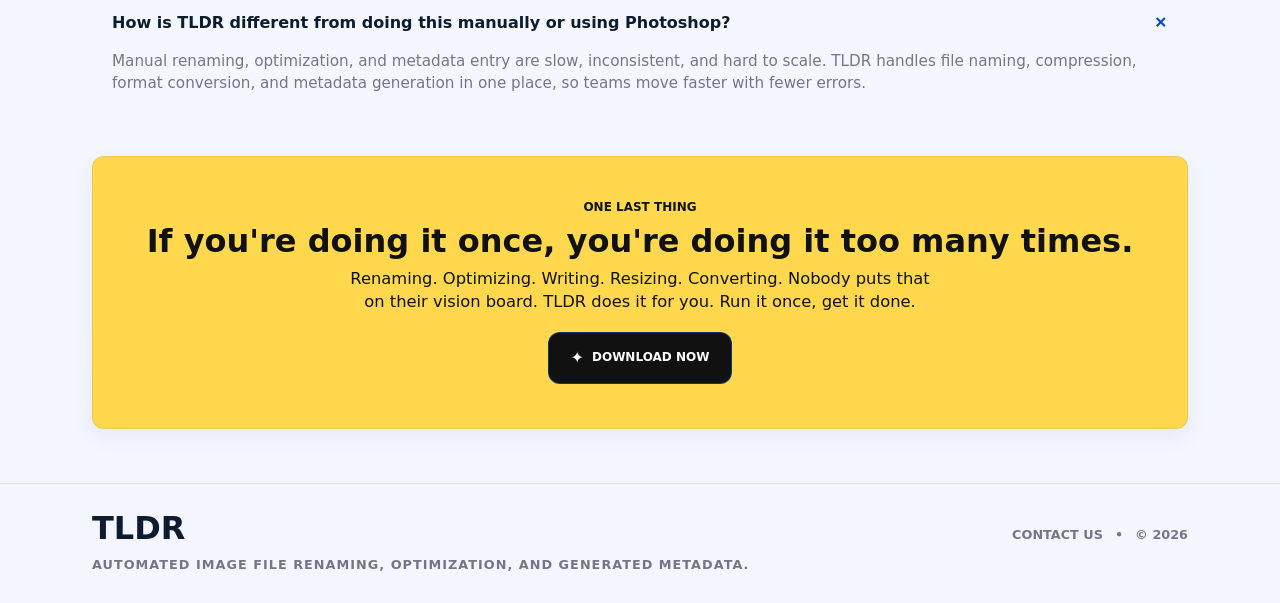
==== commit ee37f6e2: "Publish website from bootstrapio/renamer@e87a1e38fa6a093d837a9513b99c0d6475a033b0" ====
--- a/index.html
+++ b/index.html
@@ -738,7 +738,6 @@
                 <address class="footerContact">
                   <a href="mailto:hello@tldr.is" rel="nofollow">Contact Us</a>
                 </address>
-                <a class="footerLink" href="/changelog/" data-nav-item="changelog">Changelog</a>
               </div>
               <span class="siteFooterMetaSeparator" aria-hidden="true">•</span>
               <p class="footerCopyright">© <span data-current-year>2026</span></p>
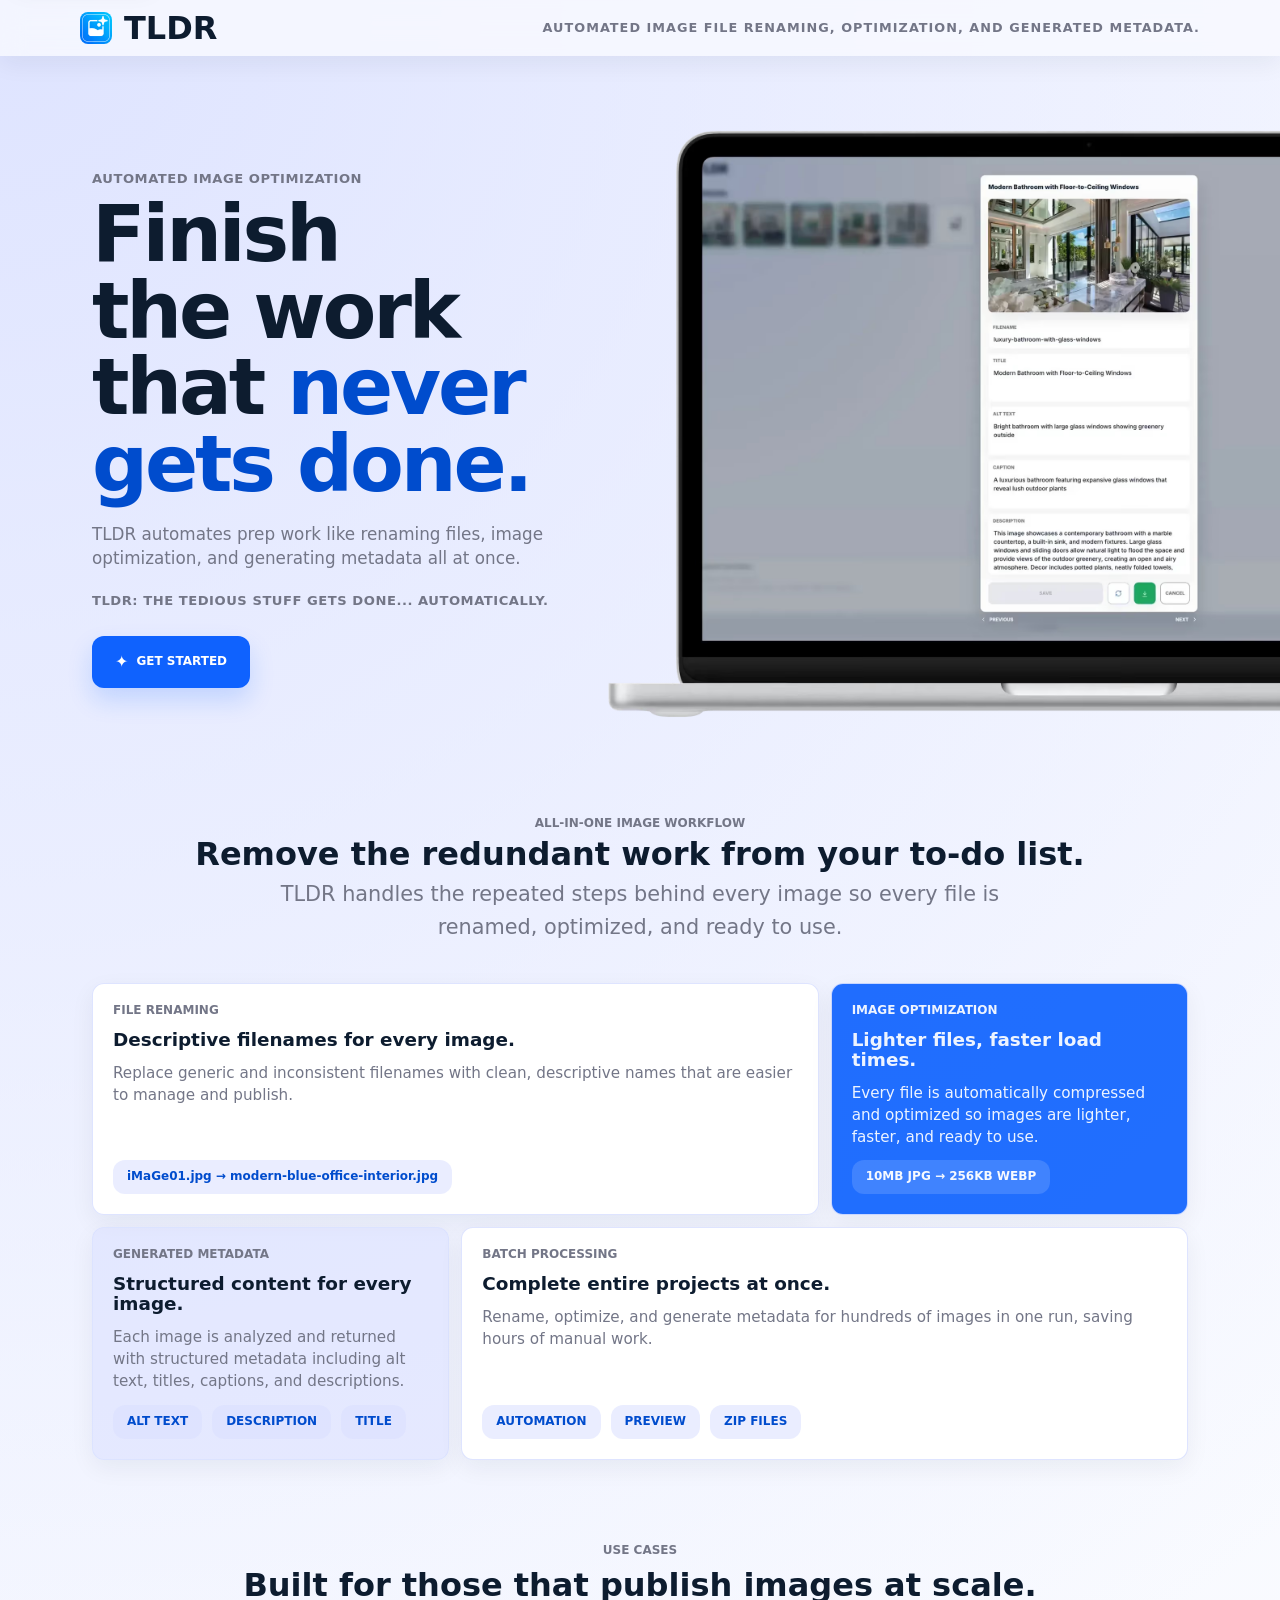
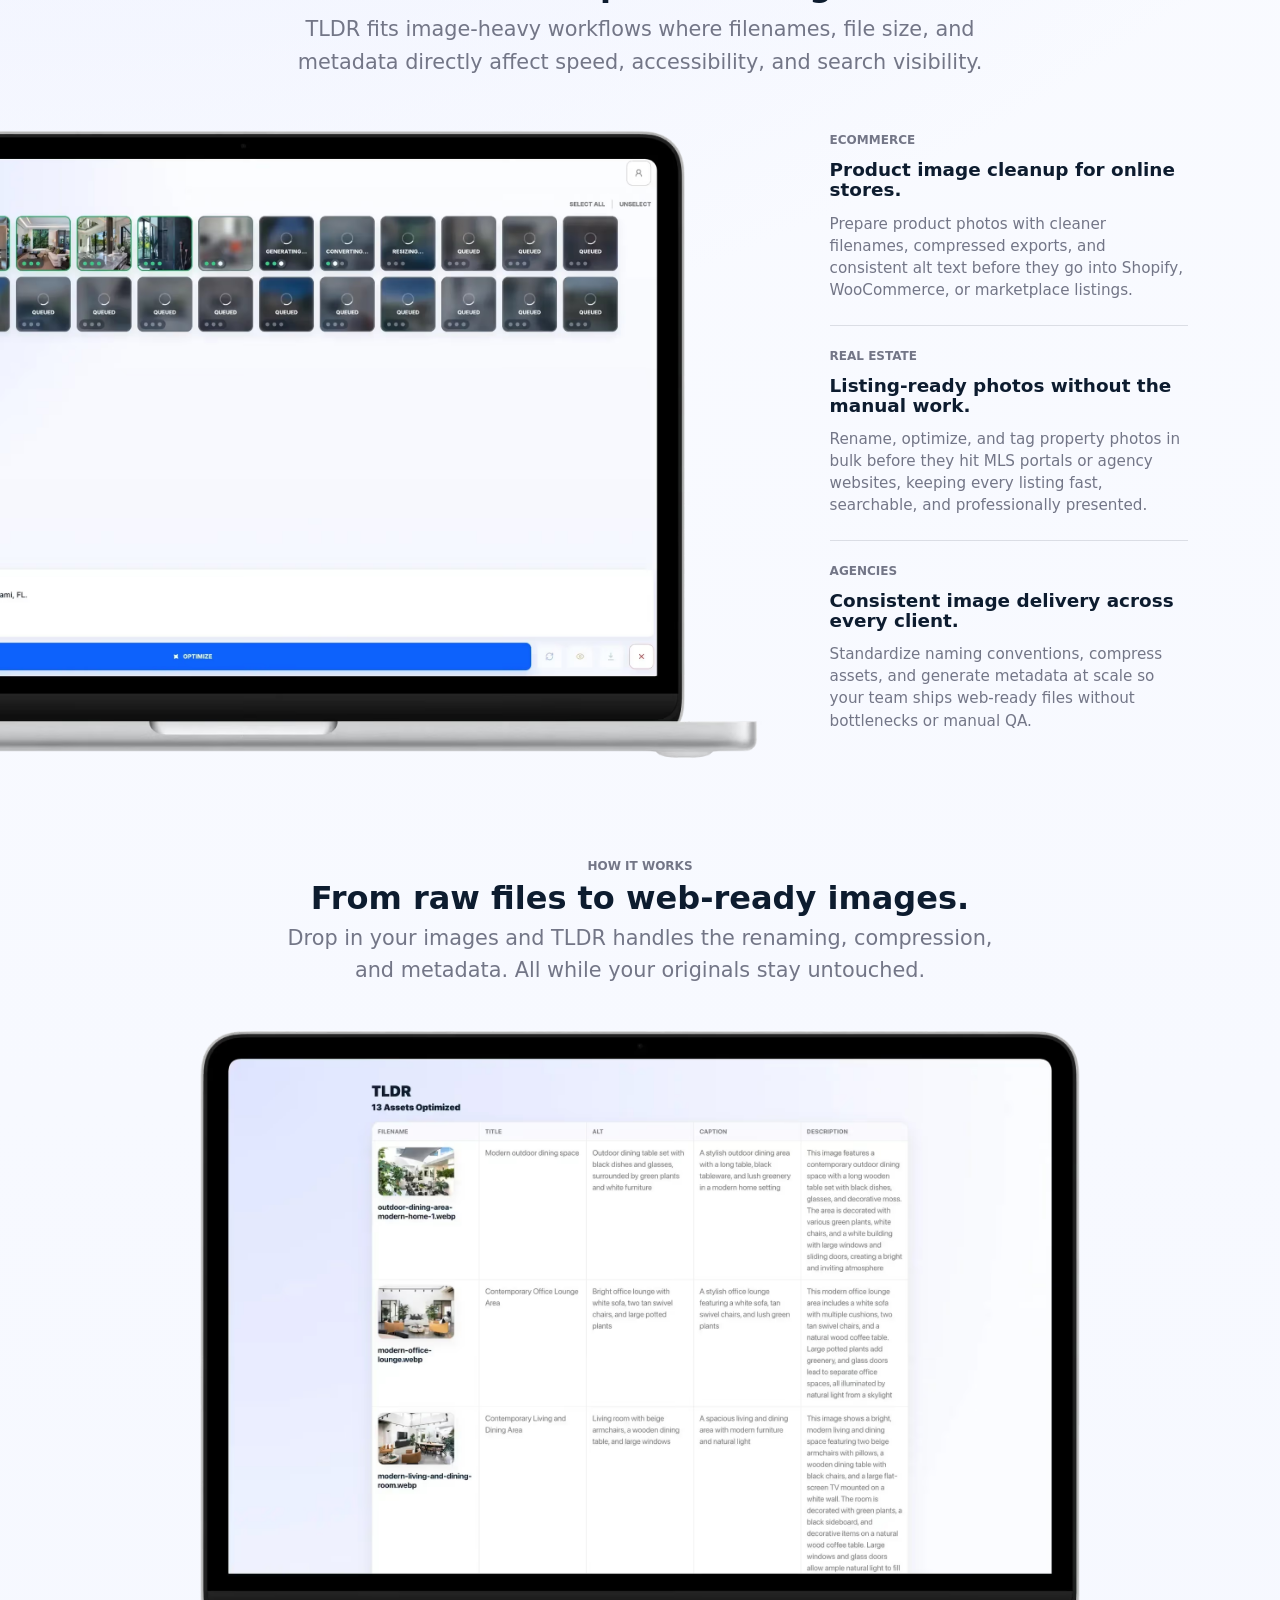
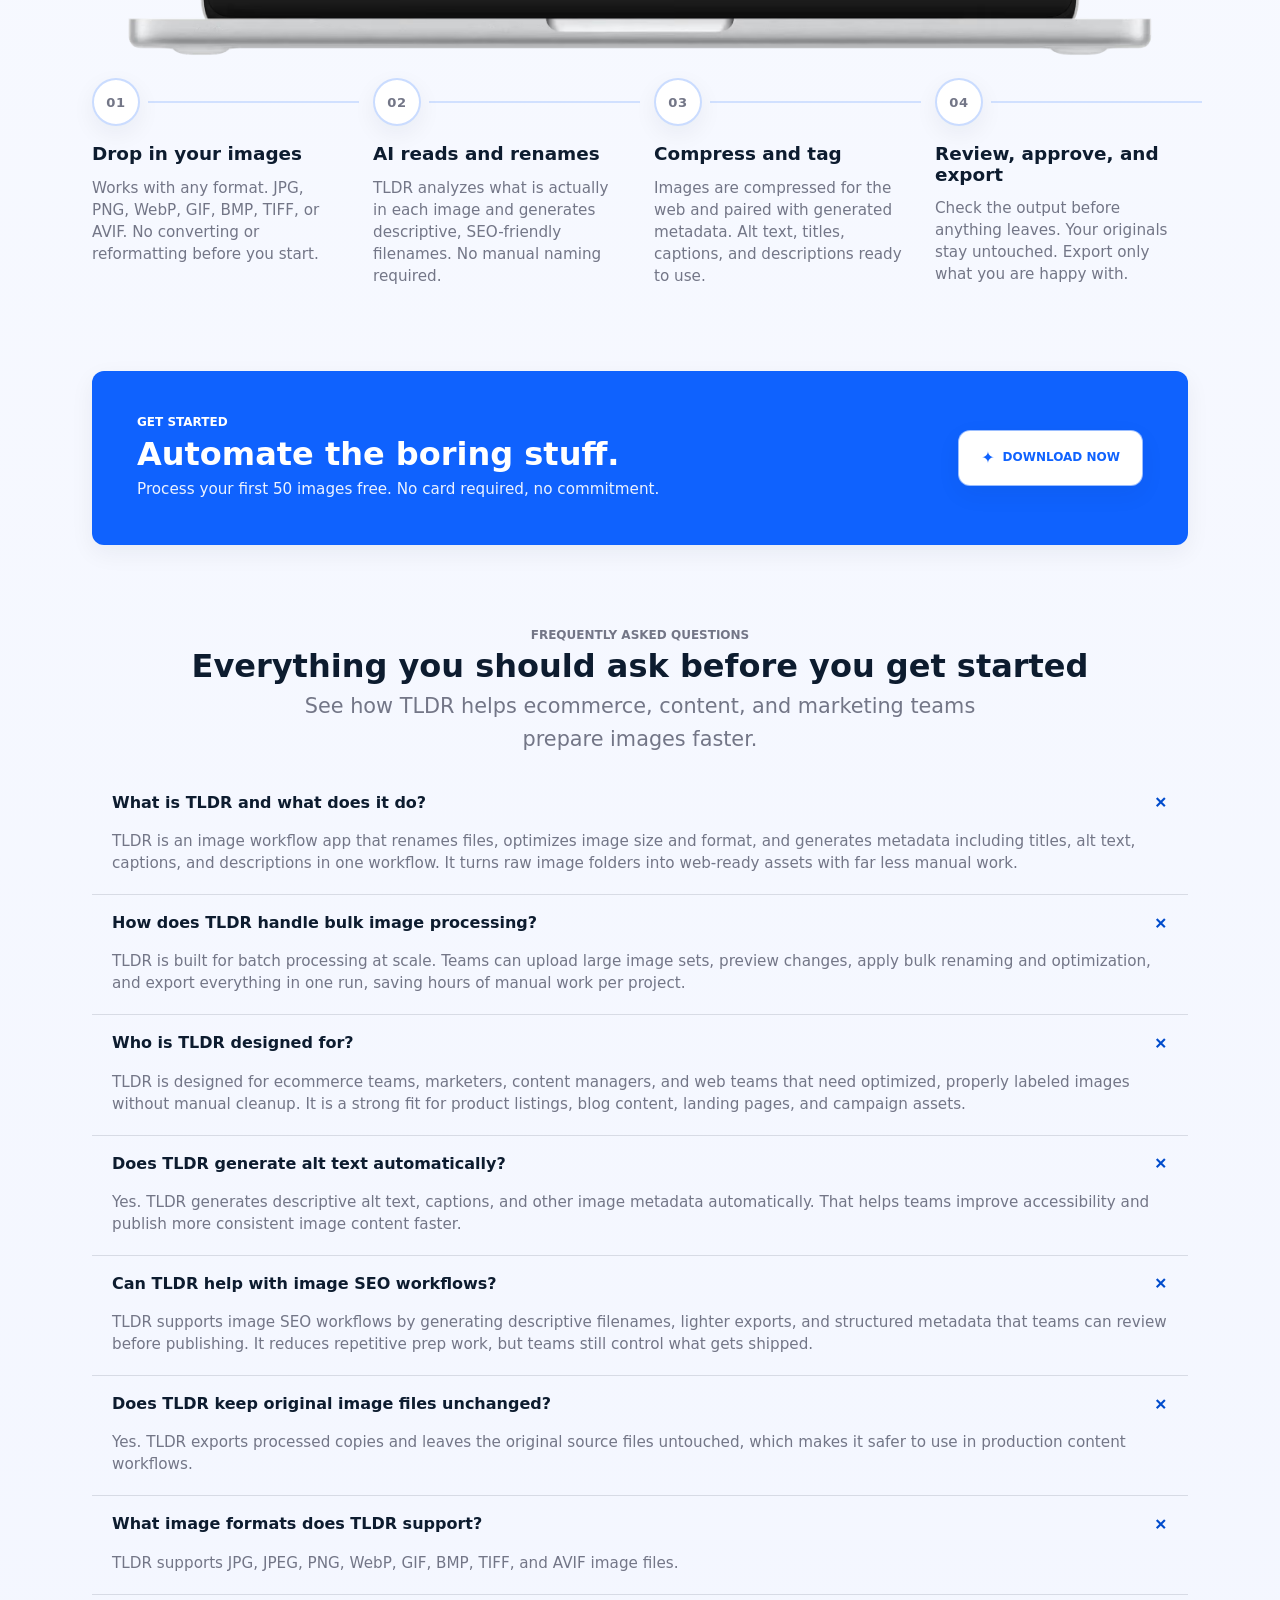
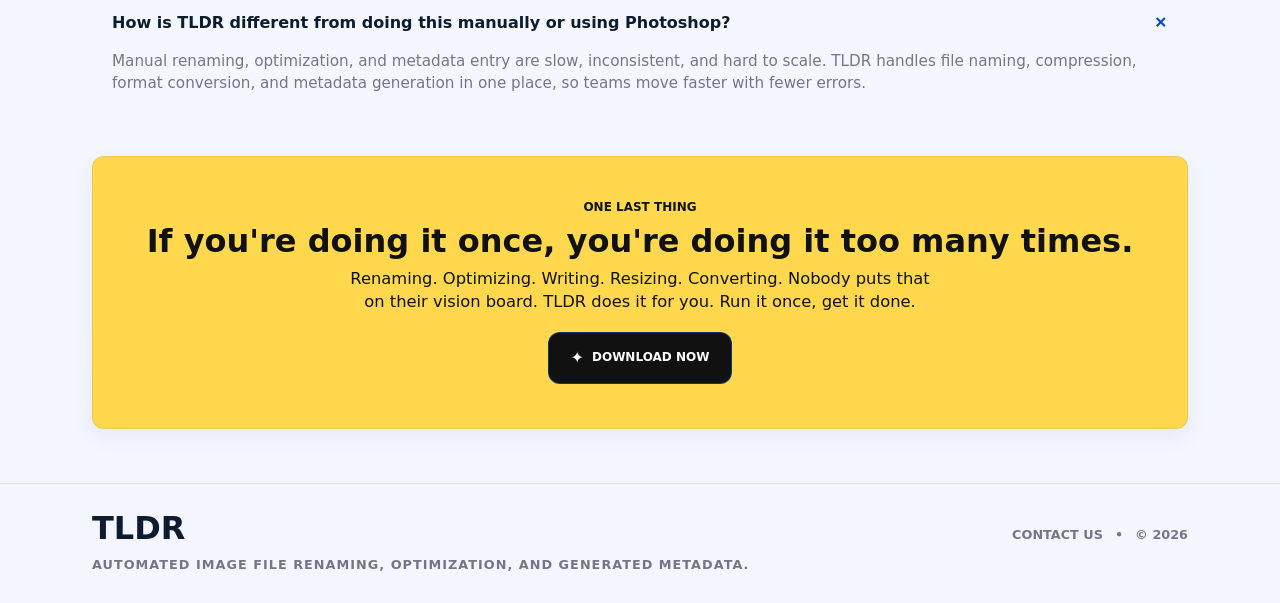
==== commit baf06efe: "Publish website from bootstrapio/renamer@647cabff6615bbbb013d02d93f058bf621c83bf0" ====
--- a/index.html
+++ b/index.html
@@ -16,7 +16,15 @@
     <meta name="theme-color" content="#f8f9ff" />
     <link rel="canonical" href="https://tldr.is/" />
     <link rel="alternate" type="text/markdown" href="https://tldr.is/llms.txt" title="LLMs.txt for TLDR" />
-    <link rel="icon" href="./assets/icons/icon.png" />
+    <link rel="icon" type="image/avif" href="./assets/icons/icon-64.avif" sizes="64x64" />
+    <link rel="icon" type="image/png" href="./assets/icons/icon-64.png" sizes="64x64" />
+    <link
+      rel="preload"
+      as="image"
+      href="./assets/images/laptop-screen-with-preview-modal.avif"
+      type="image/avif"
+      fetchpriority="high"
+    />
     <meta property="og:type" content="website" />
     <meta property="og:site_name" content="TLDR" />
     <meta property="og:title" content="TLDR | AI Image Renaming, Optimization, and Metadata" />
@@ -78,7 +86,7 @@
             "email": "hello@tldr.is",
             "logo": {
               "@type": "ImageObject",
-              "url": "https://tldr.is/assets/icons/icon.png"
+              "url": "https://tldr.is/assets/icons/icon-64.png"
             },
             "contactPoint": {
               "@type": "ContactPoint",
@@ -221,7 +229,13 @@
         ]
       }
     </script>
-    <link rel="stylesheet" href="./website.css" />
+    <link
+      rel="preload"
+      href="./website.css"
+      as="style"
+      onload="this.onload=null;this.rel='stylesheet'"
+    />
+    <noscript><link rel="stylesheet" href="./website.css" /></noscript>
     <script src="./website.js" defer></script>
   </head>
   <body id="top" data-site-nav="home">
@@ -229,12 +243,7 @@
     <header>
       <nav class="marketingNav" aria-label="Primary site navigation">
         <div class="marketingNavInner">
-          <a
-            class="marketingBrandRow"
-            href="#top"
-            aria-label="TLDR home"
-            aria-current="page"
-          >
+          <a class="marketingBrandRow" href="#top" aria-label="TLDR home" aria-current="page">
             <span class="marketingIcon" aria-hidden="true"></span>
             <span class="brand marketingBrand">TLDR</span>
           </a>
@@ -246,7 +255,7 @@
               aria-label="Scroll to the One Last Thing section"
             >
               <span class="iconGlyph" aria-hidden="true">✦</span>
-              <span>Download Now</span>
+              <span>Get Started</span>
             </a>
           </div>
         </div>
@@ -286,14 +295,21 @@
 
           <figure class="heroSectionMedia">
             <div class="heroSectionFrame">
-              <img
-                src="./assets/images/laptop-screen-with-preview-modal.webp"
-                alt="TLDR shown on a laptop with the metadata preview modal open over queued image assets"
-                width="1276"
-                height="768"
-                loading="eager"
-                decoding="async"
-              />
+              <picture>
+                <source
+                  srcset="./assets/images/laptop-screen-with-preview-modal.avif"
+                  type="image/avif"
+                />
+                <img
+                  src="./assets/images/laptop-screen-with-preview-modal.webp"
+                  alt="TLDR shown on a laptop with the metadata preview modal open over queued image assets"
+                  width="1276"
+                  height="768"
+                  loading="eager"
+                  decoding="async"
+                  fetchpriority="high"
+                />
+              </picture>
             </div>
             <figcaption hidden>TLDR desktop app preview showing AI-generated image metadata for a sample interior photo.</figcaption>
           </figure>
@@ -409,14 +425,20 @@
         <div class="useCaseLayout">
           <figure class="useCaseMedia">
             <div class="useCaseFrame">
-              <img
-                src="./assets/images/laptop-screen-with-asset-management-interface.webp"
-                alt="TLDR dashboard displayed on a laptop while image processing and optimization tasks are queued"
-                width="1276"
-                height="768"
-                loading="lazy"
-                decoding="async"
-              />
+              <picture>
+                <source
+                  srcset="./assets/images/laptop-screen-with-asset-management-interface.avif"
+                  type="image/avif"
+                />
+                <img
+                  src="./assets/images/laptop-screen-with-asset-management-interface.webp"
+                  alt="TLDR dashboard displayed on a laptop while image processing and optimization tasks are queued"
+                  width="1276"
+                  height="768"
+                  loading="lazy"
+                  decoding="async"
+                />
+              </picture>
             </div>
           </figure>
 
@@ -467,14 +489,17 @@
         </header>
 
         <figure class="automationCtaMedia">
-          <img
-            src="./assets/images/laptop-screen-asset-list.webp"
-            alt="TLDR shown on a laptop with 13 optimized image assets and generated filename, title, alt text, caption, and description columns"
-            width="1192"
-            height="768"
-            loading="lazy"
-            decoding="async"
-          />
+          <picture>
+            <source srcset="./assets/images/laptop-screen-asset-list.avif" type="image/avif" />
+            <img
+              src="./assets/images/laptop-screen-asset-list.webp"
+              alt="TLDR shown on a laptop with 13 optimized image assets and generated filename, title, alt text, caption, and description columns"
+              width="1192"
+              height="768"
+              loading="lazy"
+              decoding="async"
+            />
+          </picture>
         </figure>
 
         <div class="workflowTimeline" aria-label="TLDR workflow steps">
--- a/website.css
+++ b/website.css
@@ -482,7 +482,11 @@
   height: 32px;
   flex: 0 0 auto;
   border-radius: 8px;
-  background-image: url("./assets/icons/icon.png");
+  background-image: image-set(
+    url("./assets/icons/icon-64.avif") type("image/avif"),
+    url("./assets/icons/icon-64.webp") type("image/webp"),
+    url("./assets/icons/icon-64.png") type("image/png")
+  );
   background-repeat: no-repeat;
   background-position: center;
   background-size: contain;
@@ -591,6 +595,12 @@
   max-height: var(--hero-frame-max-height);
   border-top-right-radius: 0;
   border-bottom-right-radius: 0;
+}
+
+.heroSectionFrame picture,
+.automationCtaMedia picture,
+.useCaseFrame picture {
+  display: block;
 }
 
 .heroSectionFrame img {
--- a/website.css
+++ b/website.css
@@ -482,7 +482,11 @@
   height: 32px;
   flex: 0 0 auto;
   border-radius: 8px;
-  background-image: url("./assets/icons/icon.png");
+  background-image: image-set(
+    url("./assets/icons/icon-64.avif") type("image/avif"),
+    url("./assets/icons/icon-64.webp") type("image/webp"),
+    url("./assets/icons/icon-64.png") type("image/png")
+  );
   background-repeat: no-repeat;
   background-position: center;
   background-size: contain;
@@ -591,6 +595,12 @@
   max-height: var(--hero-frame-max-height);
   border-top-right-radius: 0;
   border-bottom-right-radius: 0;
+}
+
+.heroSectionFrame picture,
+.automationCtaMedia picture,
+.useCaseFrame picture {
+  display: block;
 }
 
 .heroSectionFrame img {
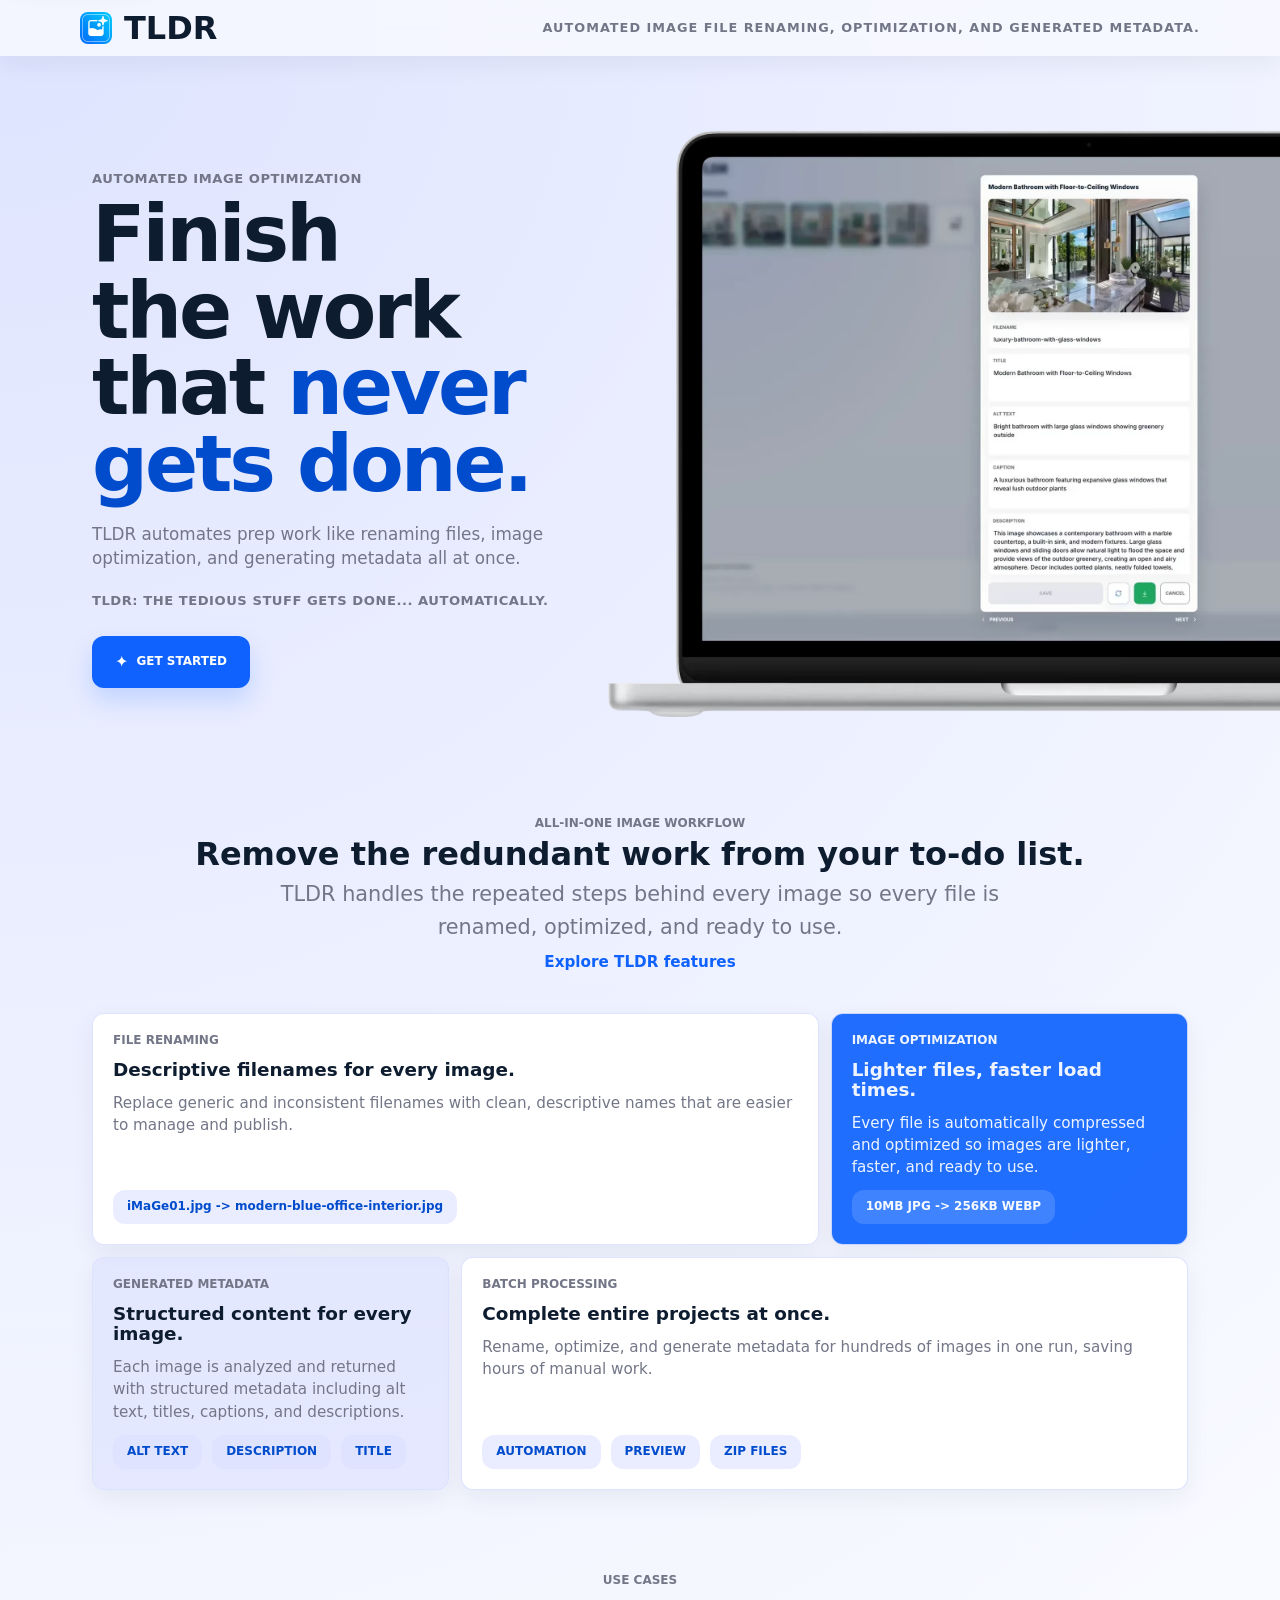
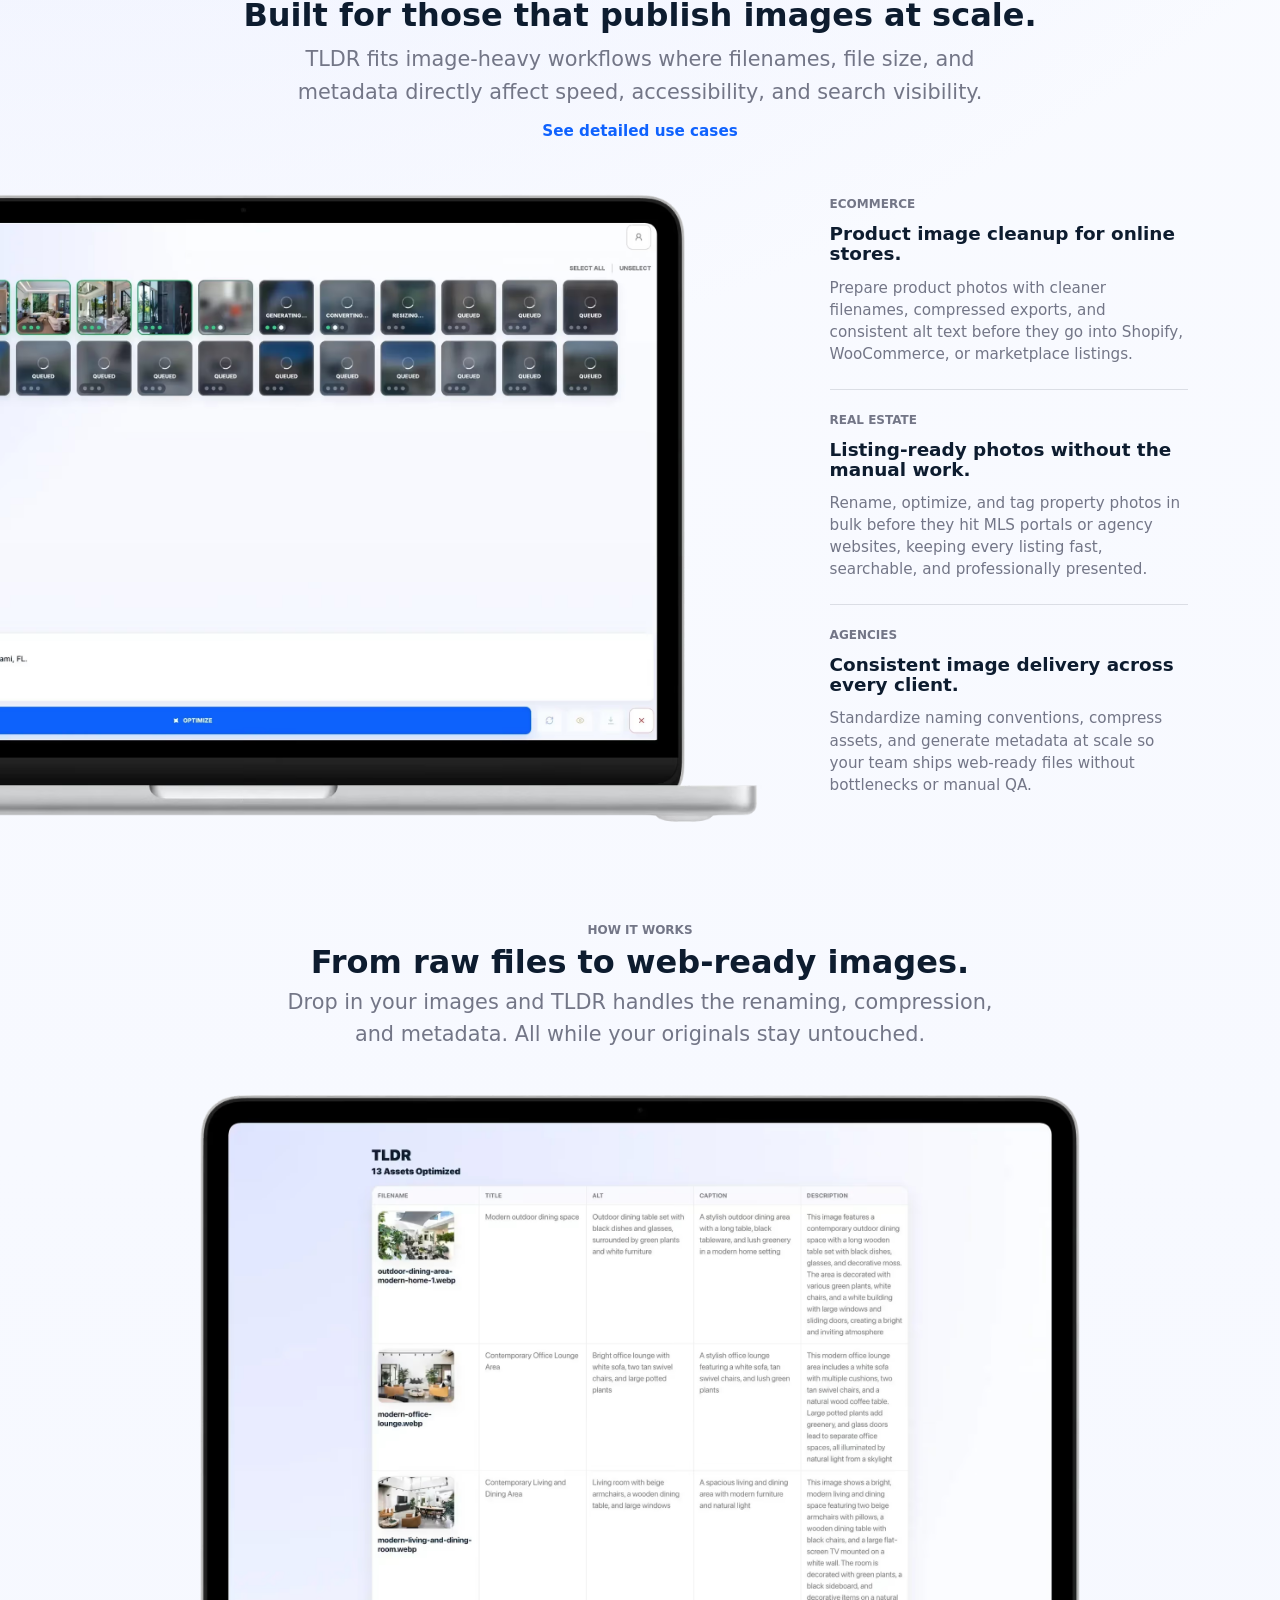
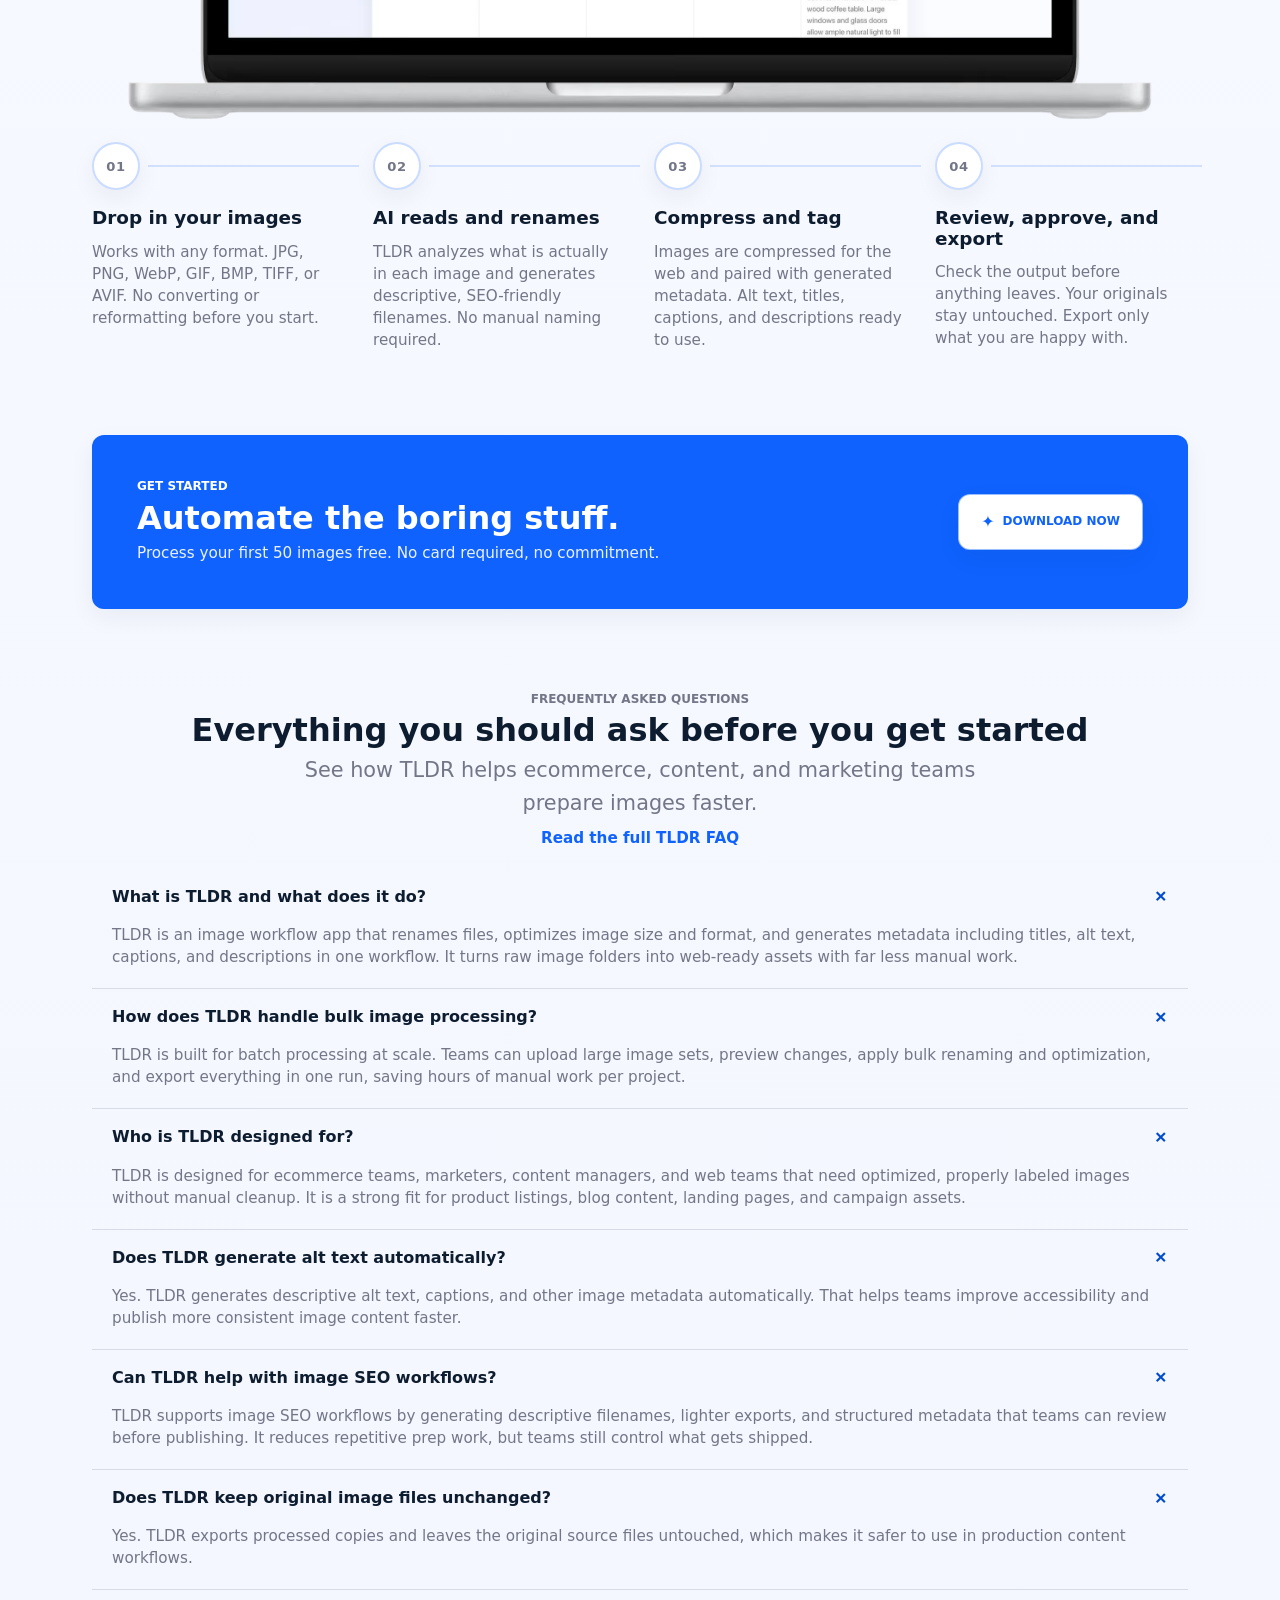
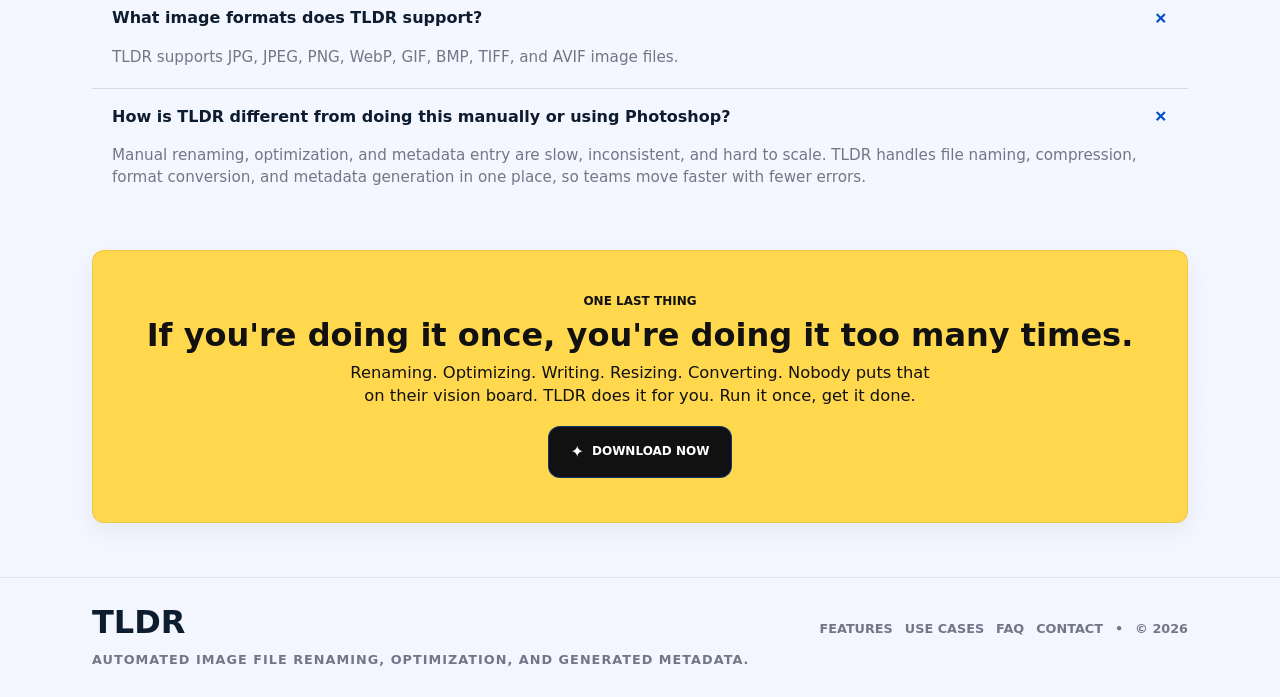
==== commit f3f2225b: "Publish website from bootstrapio/renamer@260b17828802ea9b7f438dbfbae1d9f64fe57419" ====
--- a/index.html
+++ b/index.html
@@ -14,7 +14,9 @@
     <meta name="googlebot" content="index,follow,max-image-preview:large,max-snippet:-1,max-video-preview:-1" />
     <meta name="bingbot" content="index,follow,max-image-preview:large,max-snippet:-1,max-video-preview:-1" />
     <meta name="theme-color" content="#f8f9ff" />
+    <meta name="referrer" content="strict-origin-when-cross-origin" />
     <link rel="canonical" href="https://tldr.is/" />
+    <link rel="manifest" href="/site.webmanifest" />
     <link rel="alternate" type="text/markdown" href="https://tldr.is/llms.txt" title="LLMs.txt for TLDR" />
     <link rel="icon" type="image/avif" href="./assets/icons/icon-64.avif" sizes="64x64" />
     <link rel="icon" type="image/png" href="./assets/icons/icon-64.png" sizes="64x64" />
@@ -37,10 +39,7 @@
     <meta property="og:image:type" content="image/webp" />
     <meta property="og:image:width" content="1192" />
     <meta property="og:image:height" content="768" />
-    <meta
-      property="og:image"
-      content="https://tldr.is/assets/images/laptop-screen-asset-list.webp"
-    />
+    <meta property="og:image" content="https://tldr.is/assets/images/laptop-screen-asset-list.webp" />
     <meta
       property="og:image:alt"
       content="TLDR shown on a laptop with 13 optimized image assets and generated filename, title, alt text, caption, and description columns"
@@ -51,10 +50,7 @@
       name="twitter:description"
       content="Rename images, optimize files, and generate structured metadata in one AI-powered desktop workflow."
     />
-    <meta
-      name="twitter:image"
-      content="https://tldr.is/assets/images/laptop-screen-asset-list.webp"
-    />
+    <meta name="twitter:image" content="https://tldr.is/assets/images/laptop-screen-asset-list.webp" />
     <meta
       name="twitter:image:alt"
       content="TLDR shown on a laptop with 13 optimized image assets and generated filename, title, alt text, caption, and description columns"
@@ -87,11 +83,6 @@
             "logo": {
               "@type": "ImageObject",
               "url": "https://tldr.is/assets/icons/icon-64.png"
-            },
-            "contactPoint": {
-              "@type": "ContactPoint",
-              "contactType": "sales",
-              "email": "hello@tldr.is"
             }
           },
           {
@@ -236,9 +227,17 @@
       onload="this.onload=null;this.rel='stylesheet'"
     />
     <noscript><link rel="stylesheet" href="./website.css" /></noscript>
-    <script src="./website.js" defer></script>
+    <script>
+      (function(w,d,s,l,i){w[l]=w[l]||[];w[l].push({'gtm.start':
+      new Date().getTime(),event:'gtm.js'});var f=d.getElementsByTagName(s)[0],
+      j=d.createElement(s),dl=l!='dataLayer'?'&l='+l:'';j.async=true;j.src=
+      'https://www.googletagmanager.com/gtm.js?id='+i+dl;f.parentNode.insertBefore(j,f);
+      })(window,document,'script','dataLayer','GTM-NB5PBRTC');
+    </script>
+    <script src="./site.js" defer></script>
   </head>
-  <body id="top" data-site-nav="home">
+  <body id="top">
+    <noscript><iframe src="https://www.googletagmanager.com/ns.html?id=GTM-NB5PBRTC" height="0" width="0" style="display:none;visibility:hidden"></iframe></noscript>
     <a class="skipLink" href="#main-content">Skip to content</a>
     <header>
       <nav class="marketingNav" aria-label="Primary site navigation">
@@ -249,11 +248,7 @@
           </a>
           <p class="marketingNavMeta">Automated image file renaming, optimization, and generated metadata.</p>
           <div class="marketingNavActions">
-            <a
-              class="primaryAction"
-              href="#one-last-thing"
-              aria-label="Scroll to the One Last Thing section"
-            >
+            <a class="primaryAction" href="#one-last-thing">
               <span class="iconGlyph" aria-hidden="true">✦</span>
               <span>Get Started</span>
             </a>
@@ -261,7 +256,6 @@
         </div>
       </nav>
     </header>
-
     <main id="main-content" class="marketingShell">
       <section
         class="heroSection"
@@ -292,7 +286,7 @@
               </a>
             </div>
           </article>
-
+    
           <figure class="heroSectionMedia">
             <div class="heroSectionFrame">
               <picture>
@@ -315,7 +309,7 @@
           </figure>
         </div>
       </section>
-
+    
       <section
         class="marketingSection imageWorkflowSection"
         id="image-workflow-automation"
@@ -328,8 +322,11 @@
           <p id="image-workflow-description" class="sectionText">
             TLDR handles the repeated steps behind every image so every file is renamed, optimized, and ready to use.
           </p>
+          <p class="sectionLinkRow">
+            <a href="/features/">Explore TLDR features</a>
+          </p>
         </header>
-
+    
         <div class="imageWorkflowGrid" aria-label="TLDR feature highlights">
           <article
             class="featureCard imageWorkflowCard imageWorkflowCardWide imageWorkflowCardLight"
@@ -345,10 +342,10 @@
               </p>
             </header>
             <ul class="imageWorkflowChipRow" aria-label="Filename example">
-              <li><span class="imageWorkflowChip imageWorkflowChipLiteral">iMaGe01.jpg → modern-blue-office-interior.jpg</span></li>
+              <li><span class="imageWorkflowChip imageWorkflowChipLiteral">iMaGe01.jpg -> modern-blue-office-interior.jpg</span></li>
             </ul>
           </article>
-
+    
           <article
             class="featureCard imageWorkflowCard imageWorkflowCardTall imageWorkflowCardPrimary"
             aria-labelledby="feature-image-optimization-title"
@@ -362,10 +359,10 @@
               </p>
             </header>
             <ul class="imageWorkflowChipRow" aria-label="Optimization example">
-              <li><span class="imageWorkflowChip">10MB JPG → 256KB WEBP</span></li>
+              <li><span class="imageWorkflowChip">10MB JPG -> 256KB WEBP</span></li>
             </ul>
           </article>
-
+    
           <article
             class="featureCard imageWorkflowCard imageWorkflowCardCompact imageWorkflowCardSoft"
             aria-labelledby="feature-generated-metadata-title"
@@ -385,7 +382,7 @@
               <li><span class="imageWorkflowChip">Title</span></li>
             </ul>
           </article>
-
+    
           <article
             class="featureCard imageWorkflowCard imageWorkflowCardFlow sectionPanel"
             aria-labelledby="feature-batch-processing-title"
@@ -406,7 +403,7 @@
           </article>
         </div>
       </section>
-
+    
       <section
         class="marketingSection useCaseSection"
         id="image-workflow-use-cases"
@@ -420,8 +417,11 @@
             TLDR fits image-heavy workflows where filenames, file size, and metadata directly affect speed,
             accessibility, and search visibility.
           </p>
+          <p class="sectionLinkRow">
+            <a href="/use-cases/">See detailed use cases</a>
+          </p>
         </header>
-
+    
         <div class="useCaseLayout">
           <figure class="useCaseMedia">
             <div class="useCaseFrame">
@@ -441,7 +441,7 @@
               </picture>
             </div>
           </figure>
-
+    
           <div class="useCaseList" aria-label="TLDR use cases">
             <article class="useCaseItem" aria-labelledby="use-case-ecommerce-name">
               <span class="fieldLabel" id="use-case-ecommerce-name">Ecommerce</span>
@@ -451,7 +451,7 @@
                 go into Shopify, WooCommerce, or marketplace listings.
               </p>
             </article>
-
+    
             <article class="useCaseItem" aria-labelledby="use-case-real-estate-name">
               <span class="fieldLabel" id="use-case-real-estate-name">Real Estate</span>
               <p class="useCaseTitle">Listing-ready photos without the manual work.</p>
@@ -460,7 +460,7 @@
                 keeping every listing fast, searchable, and professionally presented.
               </p>
             </article>
-
+    
             <article class="useCaseItem" aria-labelledby="use-case-agencies-name">
               <span class="fieldLabel" id="use-case-agencies-name">Agencies</span>
               <p class="useCaseTitle">Consistent image delivery across every client.</p>
@@ -472,7 +472,7 @@
           </div>
         </div>
       </section>
-
+    
       <section
         class="marketingSection"
         id="image-workflow-process"
@@ -487,7 +487,7 @@
             stay untouched.
           </p>
         </header>
-
+    
         <figure class="automationCtaMedia">
           <picture>
             <source srcset="./assets/images/laptop-screen-asset-list.avif" type="image/avif" />
@@ -501,7 +501,7 @@
             />
           </picture>
         </figure>
-
+    
         <div class="workflowTimeline" aria-label="TLDR workflow steps">
           <article class="workflowItem" aria-labelledby="workflow-step-1-title">
             <div class="workflowMarker" aria-hidden="true">
@@ -515,7 +515,7 @@
               </p>
             </div>
           </article>
-
+    
           <article class="workflowItem" aria-labelledby="workflow-step-2-title">
             <div class="workflowMarker" aria-hidden="true">
               <span class="workflowDot">02</span>
@@ -528,7 +528,7 @@
               </p>
             </div>
           </article>
-
+    
           <article class="workflowItem" aria-labelledby="workflow-step-3-title">
             <div class="workflowMarker" aria-hidden="true">
               <span class="workflowDot">03</span>
@@ -541,7 +541,7 @@
               </p>
             </div>
           </article>
-
+    
           <article class="workflowItem" aria-labelledby="workflow-step-4-title">
             <div class="workflowMarker" aria-hidden="true">
               <span class="workflowDot">04</span>
@@ -556,7 +556,7 @@
           </article>
         </div>
       </section>
-
+    
       <section
         class="marketingSection automationCtaSection"
         id="automation-trial-cta"
@@ -583,7 +583,7 @@
           </div>
         </div>
       </section>
-
+    
       <section
         class="marketingSection"
         id="image-workflow-faq"
@@ -596,9 +596,12 @@
           <p id="faq-description" class="sectionText">
             See how TLDR helps ecommerce, content, and marketing teams prepare images faster.
           </p>
+          <p class="sectionLinkRow">
+            <a href="/faq/">Read the full TLDR FAQ</a>
+          </p>
         </header>
-
-        <div class="faqList">
+    
+            <div class="faqList">
           <details class="faqItem" open itemscope itemtype="https://schema.org/Question">
             <summary class="faqItemSummary">
               <span class="faqItemTitle" itemprop="name">What is TLDR and what does it do?</span>
@@ -607,14 +610,11 @@
             <div class="faqItemBody">
               <p class="faqItemAnswer" itemscope itemprop="acceptedAnswer" itemtype="https://schema.org/Answer">
                 <span itemprop="text">
-                  TLDR is an image workflow app that renames files, optimizes image size and format, and generates
-                  metadata including titles, alt text, captions, and descriptions in one workflow. It turns raw image
-                  folders into web-ready assets with far less manual work.
+                  TLDR is an image workflow app that renames files, optimizes image size and format, and generates metadata including titles, alt text, captions, and descriptions in one workflow. It turns raw image folders into web-ready assets with far less manual work.
                 </span>
               </p>
             </div>
           </details>
-
           <details class="faqItem" open itemscope itemtype="https://schema.org/Question">
             <summary class="faqItemSummary">
               <span class="faqItemTitle" itemprop="name">How does TLDR handle bulk image processing?</span>
@@ -623,14 +623,11 @@
             <div class="faqItemBody">
               <p class="faqItemAnswer" itemscope itemprop="acceptedAnswer" itemtype="https://schema.org/Answer">
                 <span itemprop="text">
-                  TLDR is built for batch processing at scale. Teams can upload large image sets, preview changes,
-                  apply bulk renaming and optimization, and export everything in one run, saving hours of manual work
-                  per project.
+                  TLDR is built for batch processing at scale. Teams can upload large image sets, preview changes, apply bulk renaming and optimization, and export everything in one run, saving hours of manual work per project.
                 </span>
               </p>
             </div>
           </details>
-
           <details class="faqItem" open itemscope itemtype="https://schema.org/Question">
             <summary class="faqItemSummary">
               <span class="faqItemTitle" itemprop="name">Who is TLDR designed for?</span>
@@ -639,14 +636,11 @@
             <div class="faqItemBody">
               <p class="faqItemAnswer" itemscope itemprop="acceptedAnswer" itemtype="https://schema.org/Answer">
                 <span itemprop="text">
-                  TLDR is designed for ecommerce teams, marketers, content managers, and web teams that need
-                  optimized, properly labeled images without manual cleanup. It is a strong fit for product listings,
-                  blog content, landing pages, and campaign assets.
+                  TLDR is designed for ecommerce teams, marketers, content managers, and web teams that need optimized, properly labeled images without manual cleanup. It is a strong fit for product listings, blog content, landing pages, and campaign assets.
                 </span>
               </p>
             </div>
           </details>
-
           <details class="faqItem" open itemscope itemtype="https://schema.org/Question">
             <summary class="faqItemSummary">
               <span class="faqItemTitle" itemprop="name">Does TLDR generate alt text automatically?</span>
@@ -655,13 +649,11 @@
             <div class="faqItemBody">
               <p class="faqItemAnswer" itemscope itemprop="acceptedAnswer" itemtype="https://schema.org/Answer">
                 <span itemprop="text">
-                  Yes. TLDR generates descriptive alt text, captions, and other image metadata automatically. That
-                  helps teams improve accessibility and publish more consistent image content faster.
+                  Yes. TLDR generates descriptive alt text, captions, and other image metadata automatically. That helps teams improve accessibility and publish more consistent image content faster.
                 </span>
               </p>
             </div>
           </details>
-
           <details class="faqItem" open itemscope itemtype="https://schema.org/Question">
             <summary class="faqItemSummary">
               <span class="faqItemTitle" itemprop="name">Can TLDR help with image SEO workflows?</span>
@@ -670,14 +662,11 @@
             <div class="faqItemBody">
               <p class="faqItemAnswer" itemscope itemprop="acceptedAnswer" itemtype="https://schema.org/Answer">
                 <span itemprop="text">
-                  TLDR supports image SEO workflows by generating descriptive filenames, lighter exports, and
-                  structured metadata that teams can review before publishing. It reduces repetitive prep work, but
-                  teams still control what gets shipped.
+                  TLDR supports image SEO workflows by generating descriptive filenames, lighter exports, and structured metadata that teams can review before publishing. It reduces repetitive prep work, but teams still control what gets shipped.
                 </span>
               </p>
             </div>
           </details>
-
           <details class="faqItem" open itemscope itemtype="https://schema.org/Question">
             <summary class="faqItemSummary">
               <span class="faqItemTitle" itemprop="name">Does TLDR keep original image files unchanged?</span>
@@ -686,13 +675,11 @@
             <div class="faqItemBody">
               <p class="faqItemAnswer" itemscope itemprop="acceptedAnswer" itemtype="https://schema.org/Answer">
                 <span itemprop="text">
-                  Yes. TLDR exports processed copies and leaves the original source files untouched, which makes it
-                  safer to use in production content workflows.
+                  Yes. TLDR exports processed copies and leaves the original source files untouched, which makes it safer to use in production content workflows.
                 </span>
               </p>
             </div>
           </details>
-
           <details class="faqItem" open itemscope itemtype="https://schema.org/Question">
             <summary class="faqItemSummary">
               <span class="faqItemTitle" itemprop="name">What image formats does TLDR support?</span>
@@ -706,7 +693,6 @@
               </p>
             </div>
           </details>
-
           <details class="faqItem" open itemscope itemtype="https://schema.org/Question">
             <summary class="faqItemSummary">
               <span class="faqItemTitle" itemprop="name">How is TLDR different from doing this manually or using Photoshop?</span>
@@ -715,16 +701,14 @@
             <div class="faqItemBody">
               <p class="faqItemAnswer" itemscope itemprop="acceptedAnswer" itemtype="https://schema.org/Answer">
                 <span itemprop="text">
-                  Manual renaming, optimization, and metadata entry are slow, inconsistent, and hard to scale. TLDR
-                  handles file naming, compression, format conversion, and metadata generation in one place, so teams
-                  move faster with fewer errors.
+                  Manual renaming, optimization, and metadata entry are slow, inconsistent, and hard to scale. TLDR handles file naming, compression, format conversion, and metadata generation in one place, so teams move faster with fewer errors.
                 </span>
               </p>
             </div>
           </details>
         </div>
       </section>
-
+    
       <section
         class="marketingSection closingBanner"
         id="one-last-thing"
@@ -753,6 +737,7 @@
         </div>
       </section>
     </main>
+    
     <footer class="marketingFooter" aria-labelledby="footer-title">
       <div class="footerShell">
         <div class="siteFooterRow siteFooterBody">
@@ -760,9 +745,10 @@
             <p id="footer-title" class="brand marketingBrand">TLDR</p>
             <div class="siteFooterMetaRow">
               <div class="footerLinks">
-                <address class="footerContact">
-                  <a href="mailto:hello@tldr.is" rel="nofollow">Contact Us</a>
-                </address>
+                <a class="footerLink" href="/features/">Features</a>
+                <a class="footerLink" href="/use-cases/">Use Cases</a>
+                <a class="footerLink" href="/faq/">FAQ</a>
+                <a class="footerLink" href="/contact/">Contact</a>
               </div>
               <span class="siteFooterMetaSeparator" aria-hidden="true">•</span>
               <p class="footerCopyright">© <span data-current-year>2026</span></p>
--- a/website.css
+++ b/website.css
@@ -107,6 +107,10 @@
   text-underline-offset: 0.18em;
 }
 
+.marketingBrandRow[aria-current="page"] {
+  text-decoration: none;
+}
+
 button,
 input,
 textarea {
@@ -639,6 +643,12 @@
   letter-spacing: var(--tracking);
 }
 
+.sectionLinkRow {
+  margin: 0;
+  font-size: 0.95rem;
+  font-weight: 700;
+}
+
 .imageWorkflowSection {
   display: flex;
   flex-direction: column;
@@ -1239,6 +1249,66 @@
   min-width: 0;
 }
 
+.contentPage {
+  display: grid;
+  gap: 20px;
+}
+
+.contentHero {
+  display: grid;
+  gap: 12px;
+  padding: clamp(22px, 4vw, 40px);
+  background: rgba(255, 255, 255, 0.88);
+  border: 1px solid rgba(15, 23, 42, 0.08);
+  border-radius: 28px;
+  box-shadow: 0 20px 60px rgba(15, 23, 42, 0.06);
+}
+
+.contentHero p,
+.contentSection p,
+.contentCard p,
+.contentList li {
+  max-width: 72ch;
+}
+
+.contentGrid {
+  display: grid;
+  gap: 16px;
+  grid-template-columns: repeat(auto-fit, minmax(220px, 1fr));
+}
+
+.contentCard,
+.contentSection {
+  padding: 20px;
+  background: rgba(255, 255, 255, 0.88);
+  border: 1px solid rgba(15, 23, 42, 0.08);
+  border-radius: 20px;
+  box-shadow: 0 18px 44px rgba(15, 23, 42, 0.05);
+}
+
+.contentCard h2,
+.contentCard h3,
+.contentSection h2,
+.contentSection h3 {
+  margin-top: 0;
+}
+
+.contentList {
+  margin: 0;
+  padding-left: 20px;
+  display: grid;
+  gap: 10px;
+}
+
+.contentCallout {
+  display: grid;
+  gap: 12px;
+  padding: 20px;
+  border-radius: 20px;
+  background: linear-gradient(135deg, rgba(15, 98, 254, 0.08), rgba(255, 255, 255, 0.96));
+  border: 1px solid rgba(15, 98, 254, 0.16);
+}
+
 @media (max-width: 880px) {
   :root {
     --hero-grid-columns: 1fr;
--- a/website.css
+++ b/website.css
@@ -107,6 +107,10 @@
   text-underline-offset: 0.18em;
 }
 
+.marketingBrandRow[aria-current="page"] {
+  text-decoration: none;
+}
+
 button,
 input,
 textarea {
@@ -639,6 +643,12 @@
   letter-spacing: var(--tracking);
 }
 
+.sectionLinkRow {
+  margin: 0;
+  font-size: 0.95rem;
+  font-weight: 700;
+}
+
 .imageWorkflowSection {
   display: flex;
   flex-direction: column;
@@ -1239,6 +1249,66 @@
   min-width: 0;
 }
 
+.contentPage {
+  display: grid;
+  gap: 20px;
+}
+
+.contentHero {
+  display: grid;
+  gap: 12px;
+  padding: clamp(22px, 4vw, 40px);
+  background: rgba(255, 255, 255, 0.88);
+  border: 1px solid rgba(15, 23, 42, 0.08);
+  border-radius: 28px;
+  box-shadow: 0 20px 60px rgba(15, 23, 42, 0.06);
+}
+
+.contentHero p,
+.contentSection p,
+.contentCard p,
+.contentList li {
+  max-width: 72ch;
+}
+
+.contentGrid {
+  display: grid;
+  gap: 16px;
+  grid-template-columns: repeat(auto-fit, minmax(220px, 1fr));
+}
+
+.contentCard,
+.contentSection {
+  padding: 20px;
+  background: rgba(255, 255, 255, 0.88);
+  border: 1px solid rgba(15, 23, 42, 0.08);
+  border-radius: 20px;
+  box-shadow: 0 18px 44px rgba(15, 23, 42, 0.05);
+}
+
+.contentCard h2,
+.contentCard h3,
+.contentSection h2,
+.contentSection h3 {
+  margin-top: 0;
+}
+
+.contentList {
+  margin: 0;
+  padding-left: 20px;
+  display: grid;
+  gap: 10px;
+}
+
+.contentCallout {
+  display: grid;
+  gap: 12px;
+  padding: 20px;
+  border-radius: 20px;
+  background: linear-gradient(135deg, rgba(15, 98, 254, 0.08), rgba(255, 255, 255, 0.96));
+  border: 1px solid rgba(15, 98, 254, 0.16);
+}
+
 @media (max-width: 880px) {
   :root {
     --hero-grid-columns: 1fr;
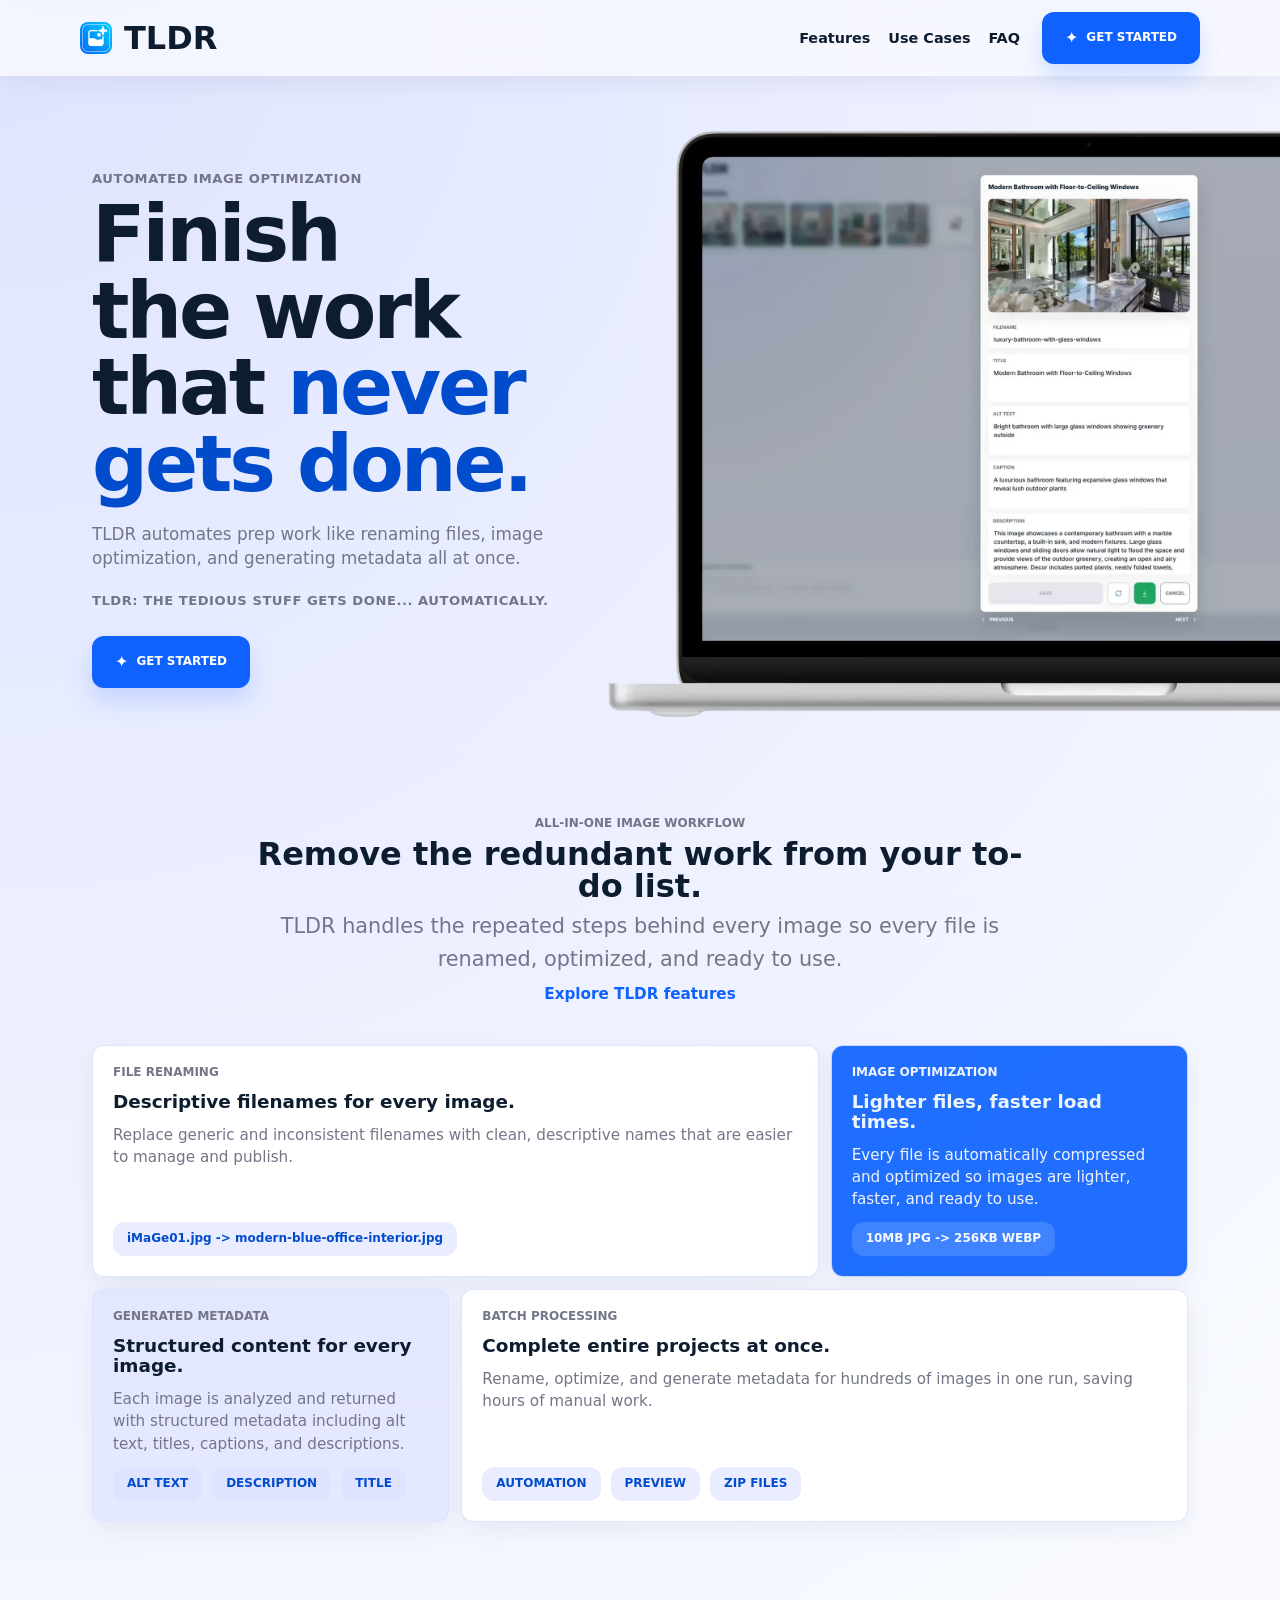
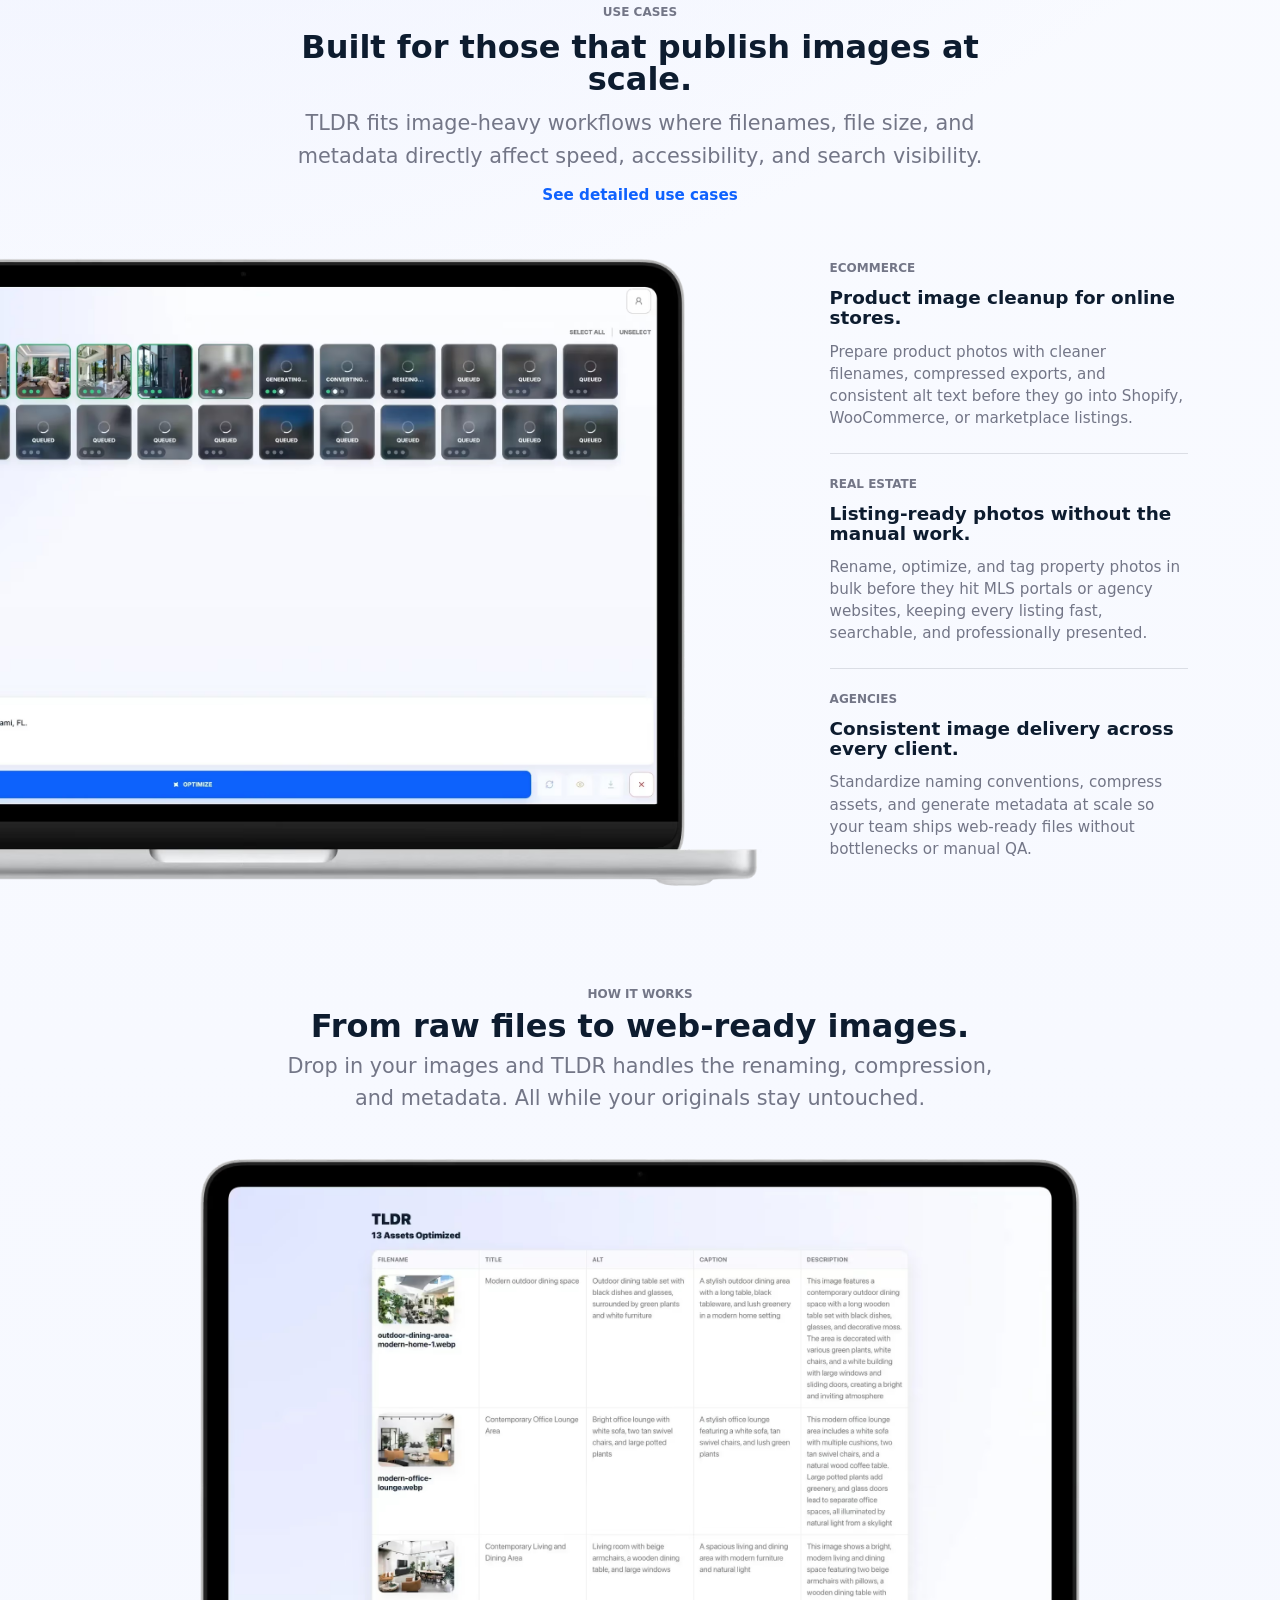
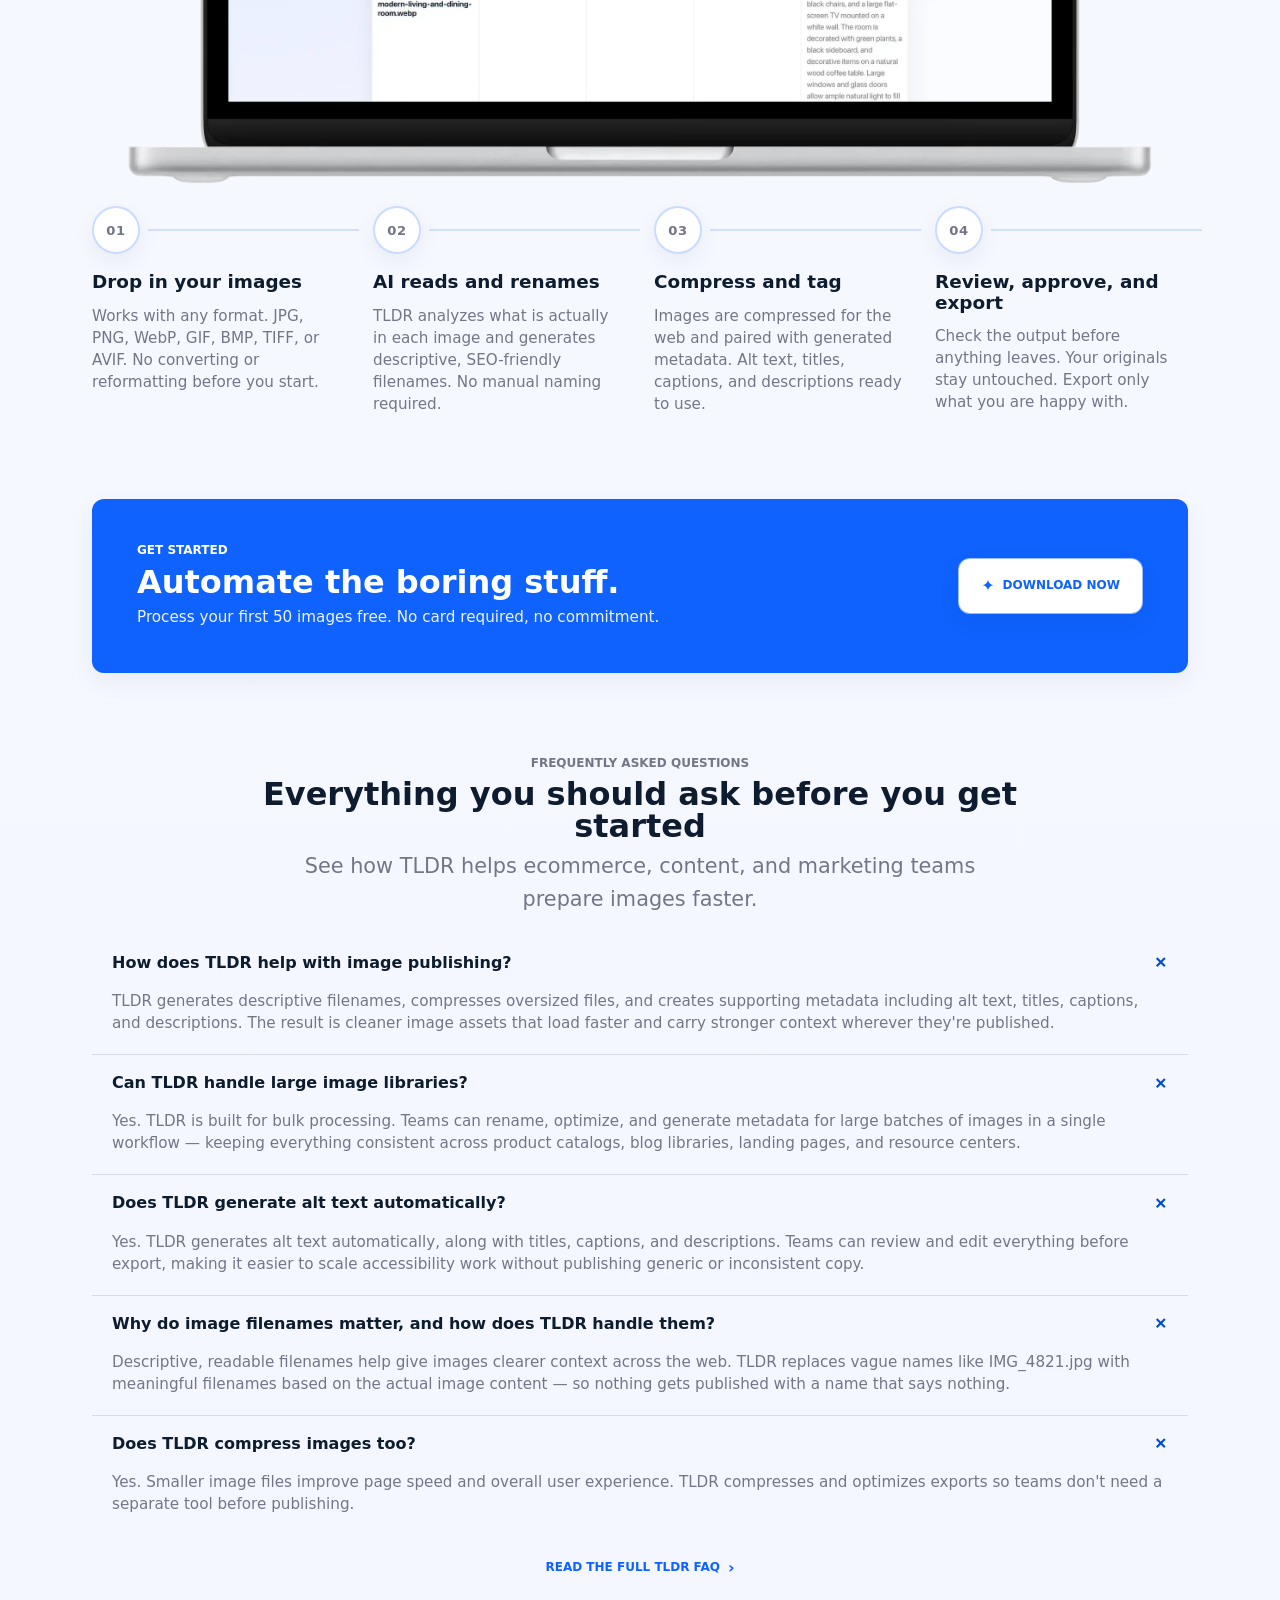
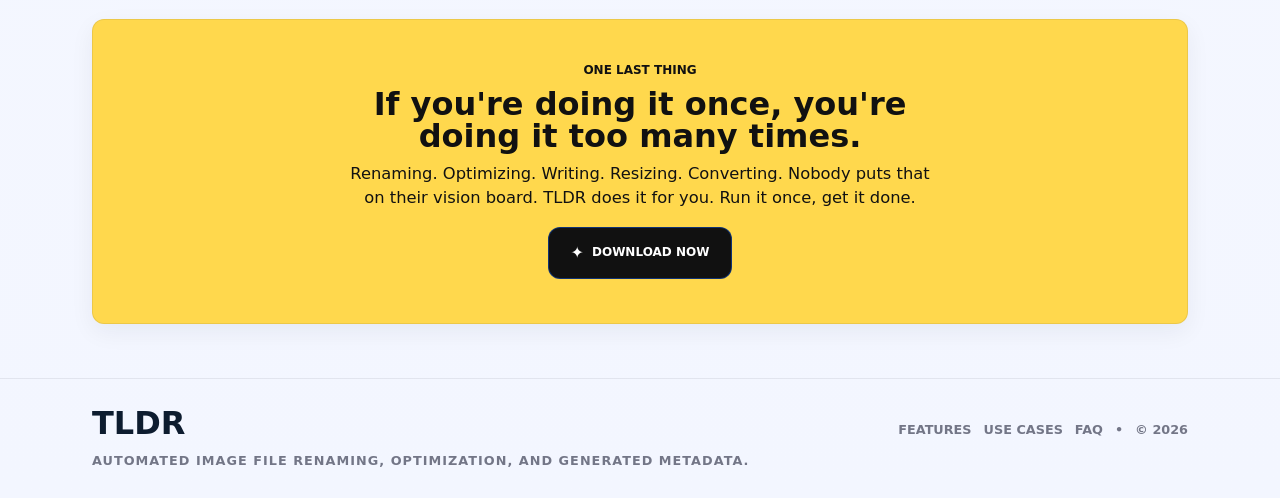
==== commit e8004e77: "Publish website from bootstrapio/renamer@59d3ae441fc8cc1cab97c3f163fb769ef5fc63a1" ====
--- a/index.html
+++ b/index.html
@@ -153,66 +153,47 @@
             "mainEntity": [
               {
                 "@type": "Question",
-                "name": "What is TLDR and what does it do?",
+                "@id": "https://tldr.is/faq/#faq-how-does-tldr-help-with-image-publishing",
+                "name": "How does TLDR help with image publishing?",
                 "acceptedAnswer": {
                   "@type": "Answer",
-                  "text": "TLDR is an image workflow app that renames files, optimizes image size and format, and generates metadata including titles, alt text, captions, and descriptions in one workflow. It turns raw image folders into web-ready assets with far less manual work."
+                  "text": "TLDR generates descriptive filenames, compresses oversized files, and creates supporting metadata including alt text, titles, captions, and descriptions. The result is cleaner image assets that load faster and carry stronger context wherever they're published."
                 }
               },
               {
                 "@type": "Question",
-                "name": "How does TLDR handle bulk image processing?",
+                "@id": "https://tldr.is/faq/#faq-can-tldr-handle-large-image-libraries",
+                "name": "Can TLDR handle large image libraries?",
                 "acceptedAnswer": {
                   "@type": "Answer",
-                  "text": "TLDR is built for batch processing at scale. Teams can upload large image sets, preview changes, apply bulk renaming and optimization, and export everything in one run, saving hours of manual work per project."
+                  "text": "Yes. TLDR is built for bulk processing. Teams can rename, optimize, and generate metadata for large batches of images in a single workflow — keeping everything consistent across product catalogs, blog libraries, landing pages, and resource centers."
                 }
               },
               {
                 "@type": "Question",
-                "name": "Who is TLDR designed for?",
+                "@id": "https://tldr.is/faq/#faq-does-tldr-generate-alt-text-automatically",
+                "name": "Does TLDR generate alt text automatically?",
                 "acceptedAnswer": {
                   "@type": "Answer",
-                  "text": "TLDR is designed for ecommerce teams, marketers, content managers, and web teams that need optimized, properly labeled images without manual cleanup. It is a strong fit for product listings, blog content, landing pages, and campaign assets."
+                  "text": "Yes. TLDR generates alt text automatically, along with titles, captions, and descriptions. Teams can review and edit everything before export, making it easier to scale accessibility work without publishing generic or inconsistent copy."
                 }
               },
               {
                 "@type": "Question",
-                "name": "Does TLDR generate alt text automatically?",
+                "@id": "https://tldr.is/faq/#faq-why-do-image-filenames-matter-and-how-does-tldr-handle-them",
+                "name": "Why do image filenames matter, and how does TLDR handle them?",
                 "acceptedAnswer": {
                   "@type": "Answer",
-                  "text": "Yes. TLDR generates descriptive alt text, captions, and other image metadata automatically. That helps teams improve accessibility and publish more consistent image content faster."
+                  "text": "Descriptive, readable filenames help give images clearer context across the web. TLDR replaces vague names like IMG_4821.jpg with meaningful filenames based on the actual image content — so nothing gets published with a name that says nothing."
                 }
               },
               {
                 "@type": "Question",
-                "name": "Can TLDR help with image SEO workflows?",
+                "@id": "https://tldr.is/faq/#faq-does-tldr-compress-images-too",
+                "name": "Does TLDR compress images too?",
                 "acceptedAnswer": {
                   "@type": "Answer",
-                  "text": "TLDR supports image SEO workflows by generating descriptive filenames, lighter exports, and structured metadata that teams can review before publishing. It reduces repetitive prep work, but teams still control what gets shipped."
-                }
-              },
-              {
-                "@type": "Question",
-                "name": "Does TLDR keep original image files unchanged?",
-                "acceptedAnswer": {
-                  "@type": "Answer",
-                  "text": "Yes. TLDR exports processed copies and leaves the original source files untouched, which makes it safer to use in production content workflows."
-                }
-              },
-              {
-                "@type": "Question",
-                "name": "What image formats does TLDR support?",
-                "acceptedAnswer": {
-                  "@type": "Answer",
-                  "text": "TLDR supports JPG, JPEG, PNG, WebP, GIF, BMP, TIFF, and AVIF image files."
-                }
-              },
-              {
-                "@type": "Question",
-                "name": "How is TLDR different from doing this manually or using Photoshop?",
-                "acceptedAnswer": {
-                  "@type": "Answer",
-                  "text": "Manual renaming, optimization, and metadata entry are slow, inconsistent, and hard to scale. TLDR handles file naming, compression, format conversion, and metadata generation in one place, so teams move faster with fewer errors."
+                  "text": "Yes. Smaller image files improve page speed and overall user experience. TLDR compresses and optimizes exports so teams don't need a separate tool before publishing."
                 }
               }
             ]
@@ -246,12 +227,18 @@
             <span class="marketingIcon" aria-hidden="true"></span>
             <span class="brand marketingBrand">TLDR</span>
           </a>
-          <p class="marketingNavMeta">Automated image file renaming, optimization, and generated metadata.</p>
-          <div class="marketingNavActions">
-            <a class="primaryAction" href="#one-last-thing">
-              <span class="iconGlyph" aria-hidden="true">✦</span>
-              <span>Get Started</span>
-            </a>
+          <div class="marketingNavRight">
+            <div class="marketingNavLinks" aria-label="Primary site links">
+            <a class="marketingNavLink" href="/features/">Features</a>
+            <a class="marketingNavLink" href="/use-cases/">Use Cases</a>
+            <a class="marketingNavLink" href="/faq/">FAQ</a>
+            </div>
+            <div class="marketingNavActions">
+              <a class="primaryAction" href="#one-last-thing">
+                <span class="iconGlyph" aria-hidden="true">✦</span>
+                <span>Get Started</span>
+              </a>
+            </div>
           </div>
         </div>
       </nav>
@@ -596,47 +583,31 @@
           <p id="faq-description" class="sectionText">
             See how TLDR helps ecommerce, content, and marketing teams prepare images faster.
           </p>
-          <p class="sectionLinkRow">
-            <a href="/faq/">Read the full TLDR FAQ</a>
-          </p>
         </header>
     
             <div class="faqList">
           <details class="faqItem" open itemscope itemtype="https://schema.org/Question">
             <summary class="faqItemSummary">
-              <span class="faqItemTitle" itemprop="name">What is TLDR and what does it do?</span>
+              <span class="faqItemTitle" itemprop="name">How does TLDR help with image publishing?</span>
               <span class="faqItemIcon" aria-hidden="true">+</span>
             </summary>
             <div class="faqItemBody">
               <p class="faqItemAnswer" itemscope itemprop="acceptedAnswer" itemtype="https://schema.org/Answer">
                 <span itemprop="text">
-                  TLDR is an image workflow app that renames files, optimizes image size and format, and generates metadata including titles, alt text, captions, and descriptions in one workflow. It turns raw image folders into web-ready assets with far less manual work.
+                  TLDR generates descriptive filenames, compresses oversized files, and creates supporting metadata including alt text, titles, captions, and descriptions. The result is cleaner image assets that load faster and carry stronger context wherever they're published.
                 </span>
               </p>
             </div>
           </details>
           <details class="faqItem" open itemscope itemtype="https://schema.org/Question">
             <summary class="faqItemSummary">
-              <span class="faqItemTitle" itemprop="name">How does TLDR handle bulk image processing?</span>
+              <span class="faqItemTitle" itemprop="name">Can TLDR handle large image libraries?</span>
               <span class="faqItemIcon" aria-hidden="true">+</span>
             </summary>
             <div class="faqItemBody">
               <p class="faqItemAnswer" itemscope itemprop="acceptedAnswer" itemtype="https://schema.org/Answer">
                 <span itemprop="text">
-                  TLDR is built for batch processing at scale. Teams can upload large image sets, preview changes, apply bulk renaming and optimization, and export everything in one run, saving hours of manual work per project.
-                </span>
-              </p>
-            </div>
-          </details>
-          <details class="faqItem" open itemscope itemtype="https://schema.org/Question">
-            <summary class="faqItemSummary">
-              <span class="faqItemTitle" itemprop="name">Who is TLDR designed for?</span>
-              <span class="faqItemIcon" aria-hidden="true">+</span>
-            </summary>
-            <div class="faqItemBody">
-              <p class="faqItemAnswer" itemscope itemprop="acceptedAnswer" itemtype="https://schema.org/Answer">
-                <span itemprop="text">
-                  TLDR is designed for ecommerce teams, marketers, content managers, and web teams that need optimized, properly labeled images without manual cleanup. It is a strong fit for product listings, blog content, landing pages, and campaign assets.
+                  Yes. TLDR is built for bulk processing. Teams can rename, optimize, and generate metadata for large batches of images in a single workflow — keeping everything consistent across product catalogs, blog libraries, landing pages, and resource centers.
                 </span>
               </p>
             </div>
@@ -649,67 +620,48 @@
             <div class="faqItemBody">
               <p class="faqItemAnswer" itemscope itemprop="acceptedAnswer" itemtype="https://schema.org/Answer">
                 <span itemprop="text">
-                  Yes. TLDR generates descriptive alt text, captions, and other image metadata automatically. That helps teams improve accessibility and publish more consistent image content faster.
+                  Yes. TLDR generates alt text automatically, along with titles, captions, and descriptions. Teams can review and edit everything before export, making it easier to scale accessibility work without publishing generic or inconsistent copy.
                 </span>
               </p>
             </div>
           </details>
           <details class="faqItem" open itemscope itemtype="https://schema.org/Question">
             <summary class="faqItemSummary">
-              <span class="faqItemTitle" itemprop="name">Can TLDR help with image SEO workflows?</span>
+              <span class="faqItemTitle" itemprop="name">Why do image filenames matter, and how does TLDR handle them?</span>
               <span class="faqItemIcon" aria-hidden="true">+</span>
             </summary>
             <div class="faqItemBody">
               <p class="faqItemAnswer" itemscope itemprop="acceptedAnswer" itemtype="https://schema.org/Answer">
                 <span itemprop="text">
-                  TLDR supports image SEO workflows by generating descriptive filenames, lighter exports, and structured metadata that teams can review before publishing. It reduces repetitive prep work, but teams still control what gets shipped.
+                  Descriptive, readable filenames help give images clearer context across the web. TLDR replaces vague names like IMG_4821.jpg with meaningful filenames based on the actual image content — so nothing gets published with a name that says nothing.
                 </span>
               </p>
             </div>
           </details>
           <details class="faqItem" open itemscope itemtype="https://schema.org/Question">
             <summary class="faqItemSummary">
-              <span class="faqItemTitle" itemprop="name">Does TLDR keep original image files unchanged?</span>
+              <span class="faqItemTitle" itemprop="name">Does TLDR compress images too?</span>
               <span class="faqItemIcon" aria-hidden="true">+</span>
             </summary>
             <div class="faqItemBody">
               <p class="faqItemAnswer" itemscope itemprop="acceptedAnswer" itemtype="https://schema.org/Answer">
                 <span itemprop="text">
-                  Yes. TLDR exports processed copies and leaves the original source files untouched, which makes it safer to use in production content workflows.
+                  Yes. Smaller image files improve page speed and overall user experience. TLDR compresses and optimizes exports so teams don't need a separate tool before publishing.
                 </span>
               </p>
             </div>
           </details>
-          <details class="faqItem" open itemscope itemtype="https://schema.org/Question">
-            <summary class="faqItemSummary">
-              <span class="faqItemTitle" itemprop="name">What image formats does TLDR support?</span>
-              <span class="faqItemIcon" aria-hidden="true">+</span>
-            </summary>
-            <div class="faqItemBody">
-              <p class="faqItemAnswer" itemscope itemprop="acceptedAnswer" itemtype="https://schema.org/Answer">
-                <span itemprop="text">
-                  TLDR supports JPG, JPEG, PNG, WebP, GIF, BMP, TIFF, and AVIF image files.
-                </span>
-              </p>
-            </div>
-          </details>
-          <details class="faqItem" open itemscope itemtype="https://schema.org/Question">
-            <summary class="faqItemSummary">
-              <span class="faqItemTitle" itemprop="name">How is TLDR different from doing this manually or using Photoshop?</span>
-              <span class="faqItemIcon" aria-hidden="true">+</span>
-            </summary>
-            <div class="faqItemBody">
-              <p class="faqItemAnswer" itemscope itemprop="acceptedAnswer" itemtype="https://schema.org/Answer">
-                <span itemprop="text">
-                  Manual renaming, optimization, and metadata entry are slow, inconsistent, and hard to scale. TLDR handles file naming, compression, format conversion, and metadata generation in one place, so teams move faster with fewer errors.
-                </span>
-              </p>
-            </div>
-          </details>
-        </div>
+        </div>
+    
+        <p class="sectionLinkRow faqSectionLinkRow">
+          <a class="sectionLinkCta" href="/faq/">
+            <span>Read the full TLDR FAQ</span>
+            <span class="sectionLinkCaret" aria-hidden="true">›</span>
+          </a>
+        </p>
       </section>
     
-      <section
+        <section
         class="marketingSection closingBanner"
         id="one-last-thing"
         aria-labelledby="closing-banner-title"
@@ -748,7 +700,6 @@
                 <a class="footerLink" href="/features/">Features</a>
                 <a class="footerLink" href="/use-cases/">Use Cases</a>
                 <a class="footerLink" href="/faq/">FAQ</a>
-                <a class="footerLink" href="/contact/">Contact</a>
               </div>
               <span class="siteFooterMetaSeparator" aria-hidden="true">•</span>
               <p class="footerCopyright">© <span data-current-year>2026</span></p>
--- a/website.css
+++ b/website.css
@@ -71,6 +71,18 @@
   display: none !important;
 }
 
+.srOnly {
+  position: absolute;
+  width: 1px;
+  height: 1px;
+  padding: 0;
+  margin: -1px;
+  overflow: hidden;
+  clip: rect(0, 0, 0, 0);
+  white-space: nowrap;
+  border: 0;
+}
+
 html,
 body {
   margin: 0;
@@ -105,6 +117,10 @@
 [aria-current="page"] {
   text-decoration: underline;
   text-underline-offset: 0.18em;
+}
+
+:is(h1, h2, h3, h4, h5, h6) {
+  max-width: 780px;
 }
 
 .marketingBrandRow[aria-current="page"] {
@@ -233,6 +249,17 @@
   }
 }
 
+@keyframes section-link-caret-drift {
+  0%,
+  100% {
+    transform: translateX(0);
+  }
+
+  50% {
+    transform: translateX(4px);
+  }
+}
+
 .shell {
   width: var(--site-shell-width);
   margin: 0 auto;
@@ -411,6 +438,7 @@
 
 .marketingBrandRow,
 .marketingNavActions,
+.marketingNavRight,
 .heroActions,
 .siteFooterRow {
   display: flex;
@@ -419,6 +447,7 @@
 
 .marketingBrandRow,
 .marketingNavActions,
+.marketingNavRight,
 .heroActions,
 .siteFooterRow {
   align-items: center;
@@ -448,6 +477,11 @@
   flex: 0 1 auto;
   min-width: 0;
   white-space: nowrap;
+}
+
+.marketingBrandRow:hover,
+.marketingBrandRow:focus-visible {
+  text-decoration: none;
 }
 
 .primaryAction:hover,
@@ -466,19 +500,32 @@
   flex: 0 0 auto;
 }
 
-.marketingNavActions {
-  display: none;
-}
-
-.marketingNavMeta {
-  margin: 0;
-  color: var(--text-muted);
-  font-size: 0.8rem;
+.marketingNavRight {
+  margin-left: auto;
+  min-width: 0;
+  justify-content: flex-end;
+}
+
+.marketingNavLinks {
+  display: flex;
+  align-items: center;
+  justify-content: flex-end;
+  gap: clamp(10px, 1.4vw, 18px);
+  min-width: 0;
+}
+
+.marketingNavLink {
+  color: var(--text);
+  font-size: 0.9rem;
   font-weight: 800;
-  letter-spacing: 0.08em;
-  text-transform: uppercase;
-  text-align: right;
+  text-decoration: none;
   white-space: nowrap;
+}
+
+.marketingNavLink:hover,
+.marketingNavLink:focus-visible {
+  color: var(--primary);
+  text-decoration: none;
 }
 
 .marketingIcon {
@@ -649,6 +696,45 @@
   font-weight: 700;
 }
 
+.faqSectionLinkRow {
+  text-align: center;
+}
+
+.sectionLinkCta {
+  display: inline-flex;
+  align-items: center;
+  gap: 8px;
+  color: var(--primary-strong);
+  font-size: var(--font-button);
+  font-weight: 800;
+  letter-spacing: var(--tracking);
+  text-decoration: none;
+  text-transform: uppercase;
+  line-height: var(--line-label);
+  transition: color 140ms ease, opacity 140ms ease, transform 140ms ease;
+}
+
+.sectionLinkCta:hover,
+.sectionLinkCta:focus-visible {
+  color: #0a4fcc;
+  text-decoration: none;
+}
+
+.sectionLinkCaret {
+  display: inline-flex;
+  align-items: center;
+  justify-content: center;
+  font-size: 1rem;
+  font-weight: 900;
+  line-height: 1;
+  animation: section-link-caret-drift 1300ms ease-in-out infinite;
+}
+
+.sectionLinkCta:hover .sectionLinkCaret,
+.sectionLinkCta:focus-visible .sectionLinkCaret {
+  animation-duration: 520ms;
+}
+
 .imageWorkflowSection {
   display: flex;
   flex-direction: column;
@@ -850,6 +936,53 @@
 .faqItemAnswer {
   margin: 0;
   color: var(--text-muted);
+}
+
+.faqPageList {
+  display: flex;
+  flex-direction: column;
+  width: 100%;
+  gap: 0;
+}
+
+.faqPageItem {
+  padding: 18px 20px 20px;
+  border-bottom: 1px solid rgba(15, 23, 42, 0.12);
+}
+
+.faqPageItem:first-child {
+  padding-top: 0;
+}
+
+.faqPageItem:last-child {
+  border-bottom: 0;
+  padding-bottom: 0;
+}
+
+.faqPageQuestion {
+  margin: 0 0 12px;
+  font-size: 1rem;
+  font-weight: 900;
+  line-height: 1.2;
+  letter-spacing: 0;
+}
+
+.faqPageQuestionLink {
+  color: var(--text);
+  text-decoration: none;
+}
+
+.faqPageQuestionLink:hover,
+.faqPageQuestionLink:focus-visible {
+  color: var(--primary);
+  text-decoration: none;
+}
+
+.faqPageAnswer {
+  margin: 0;
+  color: var(--text-muted);
+  font-size: 1rem;
+  line-height: 1.6;
 }
 
 .automationCtaSection {
@@ -1247,6 +1380,8 @@
 .marketingNavActions {
   flex: 0 0 auto;
   min-width: 0;
+  display: flex;
+  margin-left: 10px;
 }
 
 .contentPage {
@@ -1309,6 +1444,14 @@
   border: 1px solid rgba(15, 98, 254, 0.16);
 }
 
+.faqPageHero {
+  padding-top: clamp(20px, 3vw, 28px);
+}
+
+.faqPageSection {
+  padding-top: 0;
+}
+
 @media (max-width: 880px) {
   :root {
     --hero-grid-columns: 1fr;
@@ -1324,10 +1467,24 @@
     width: var(--marketing-shell-width-mobile);
   }
 
-  .marketingNavMeta {
-    white-space: normal;
-    text-wrap: balance;
-    max-width: 40ch;
+  .marketingNavInner {
+    flex-wrap: nowrap;
+    justify-content: space-between;
+  }
+
+  .marketingNavRight {
+    order: 0;
+    width: auto;
+    margin-left: auto;
+    justify-content: flex-end;
+  }
+
+  .marketingNavLinks {
+    justify-content: flex-end;
+    overflow: visible;
+    padding-bottom: 0;
+    flex: 0 1 auto;
+    gap: 12px;
   }
 
   .siteFooterTopRow {
@@ -1473,16 +1630,14 @@
     --hero-image-max-width: 100%;
   }
 
-  .marketingNavActions {
-    display: flex;
-  }
-
-  .marketingBrand {
-    font-size: clamp(1.55rem, 5.4vw, 2rem);
-  }
-
-  .marketingNavMeta {
+  .marketingNavLinks {
     display: none;
+  }
+
+  .marketingNavRight {
+    order: 0;
+    width: auto;
+    margin-left: auto;
   }
 
   .heroSectionFrame {
@@ -1548,6 +1703,14 @@
   .automationCtaMedia {
     max-width: 100%;
   }
+
+  .marketingNavLink {
+    font-size: 0.82rem;
+  }
+
+  .marketingBrand {
+    font-size: clamp(1.55rem, 5.4vw, 2rem);
+  }
 }
 
 @media (max-width: 380px) {
--- a/website.css
+++ b/website.css
@@ -71,6 +71,18 @@
   display: none !important;
 }
 
+.srOnly {
+  position: absolute;
+  width: 1px;
+  height: 1px;
+  padding: 0;
+  margin: -1px;
+  overflow: hidden;
+  clip: rect(0, 0, 0, 0);
+  white-space: nowrap;
+  border: 0;
+}
+
 html,
 body {
   margin: 0;
@@ -105,6 +117,10 @@
 [aria-current="page"] {
   text-decoration: underline;
   text-underline-offset: 0.18em;
+}
+
+:is(h1, h2, h3, h4, h5, h6) {
+  max-width: 780px;
 }
 
 .marketingBrandRow[aria-current="page"] {
@@ -233,6 +249,17 @@
   }
 }
 
+@keyframes section-link-caret-drift {
+  0%,
+  100% {
+    transform: translateX(0);
+  }
+
+  50% {
+    transform: translateX(4px);
+  }
+}
+
 .shell {
   width: var(--site-shell-width);
   margin: 0 auto;
@@ -411,6 +438,7 @@
 
 .marketingBrandRow,
 .marketingNavActions,
+.marketingNavRight,
 .heroActions,
 .siteFooterRow {
   display: flex;
@@ -419,6 +447,7 @@
 
 .marketingBrandRow,
 .marketingNavActions,
+.marketingNavRight,
 .heroActions,
 .siteFooterRow {
   align-items: center;
@@ -448,6 +477,11 @@
   flex: 0 1 auto;
   min-width: 0;
   white-space: nowrap;
+}
+
+.marketingBrandRow:hover,
+.marketingBrandRow:focus-visible {
+  text-decoration: none;
 }
 
 .primaryAction:hover,
@@ -466,19 +500,32 @@
   flex: 0 0 auto;
 }
 
-.marketingNavActions {
-  display: none;
-}
-
-.marketingNavMeta {
-  margin: 0;
-  color: var(--text-muted);
-  font-size: 0.8rem;
+.marketingNavRight {
+  margin-left: auto;
+  min-width: 0;
+  justify-content: flex-end;
+}
+
+.marketingNavLinks {
+  display: flex;
+  align-items: center;
+  justify-content: flex-end;
+  gap: clamp(10px, 1.4vw, 18px);
+  min-width: 0;
+}
+
+.marketingNavLink {
+  color: var(--text);
+  font-size: 0.9rem;
   font-weight: 800;
-  letter-spacing: 0.08em;
-  text-transform: uppercase;
-  text-align: right;
+  text-decoration: none;
   white-space: nowrap;
+}
+
+.marketingNavLink:hover,
+.marketingNavLink:focus-visible {
+  color: var(--primary);
+  text-decoration: none;
 }
 
 .marketingIcon {
@@ -649,6 +696,45 @@
   font-weight: 700;
 }
 
+.faqSectionLinkRow {
+  text-align: center;
+}
+
+.sectionLinkCta {
+  display: inline-flex;
+  align-items: center;
+  gap: 8px;
+  color: var(--primary-strong);
+  font-size: var(--font-button);
+  font-weight: 800;
+  letter-spacing: var(--tracking);
+  text-decoration: none;
+  text-transform: uppercase;
+  line-height: var(--line-label);
+  transition: color 140ms ease, opacity 140ms ease, transform 140ms ease;
+}
+
+.sectionLinkCta:hover,
+.sectionLinkCta:focus-visible {
+  color: #0a4fcc;
+  text-decoration: none;
+}
+
+.sectionLinkCaret {
+  display: inline-flex;
+  align-items: center;
+  justify-content: center;
+  font-size: 1rem;
+  font-weight: 900;
+  line-height: 1;
+  animation: section-link-caret-drift 1300ms ease-in-out infinite;
+}
+
+.sectionLinkCta:hover .sectionLinkCaret,
+.sectionLinkCta:focus-visible .sectionLinkCaret {
+  animation-duration: 520ms;
+}
+
 .imageWorkflowSection {
   display: flex;
   flex-direction: column;
@@ -850,6 +936,53 @@
 .faqItemAnswer {
   margin: 0;
   color: var(--text-muted);
+}
+
+.faqPageList {
+  display: flex;
+  flex-direction: column;
+  width: 100%;
+  gap: 0;
+}
+
+.faqPageItem {
+  padding: 18px 20px 20px;
+  border-bottom: 1px solid rgba(15, 23, 42, 0.12);
+}
+
+.faqPageItem:first-child {
+  padding-top: 0;
+}
+
+.faqPageItem:last-child {
+  border-bottom: 0;
+  padding-bottom: 0;
+}
+
+.faqPageQuestion {
+  margin: 0 0 12px;
+  font-size: 1rem;
+  font-weight: 900;
+  line-height: 1.2;
+  letter-spacing: 0;
+}
+
+.faqPageQuestionLink {
+  color: var(--text);
+  text-decoration: none;
+}
+
+.faqPageQuestionLink:hover,
+.faqPageQuestionLink:focus-visible {
+  color: var(--primary);
+  text-decoration: none;
+}
+
+.faqPageAnswer {
+  margin: 0;
+  color: var(--text-muted);
+  font-size: 1rem;
+  line-height: 1.6;
 }
 
 .automationCtaSection {
@@ -1247,6 +1380,8 @@
 .marketingNavActions {
   flex: 0 0 auto;
   min-width: 0;
+  display: flex;
+  margin-left: 10px;
 }
 
 .contentPage {
@@ -1309,6 +1444,14 @@
   border: 1px solid rgba(15, 98, 254, 0.16);
 }
 
+.faqPageHero {
+  padding-top: clamp(20px, 3vw, 28px);
+}
+
+.faqPageSection {
+  padding-top: 0;
+}
+
 @media (max-width: 880px) {
   :root {
     --hero-grid-columns: 1fr;
@@ -1324,10 +1467,24 @@
     width: var(--marketing-shell-width-mobile);
   }
 
-  .marketingNavMeta {
-    white-space: normal;
-    text-wrap: balance;
-    max-width: 40ch;
+  .marketingNavInner {
+    flex-wrap: nowrap;
+    justify-content: space-between;
+  }
+
+  .marketingNavRight {
+    order: 0;
+    width: auto;
+    margin-left: auto;
+    justify-content: flex-end;
+  }
+
+  .marketingNavLinks {
+    justify-content: flex-end;
+    overflow: visible;
+    padding-bottom: 0;
+    flex: 0 1 auto;
+    gap: 12px;
   }
 
   .siteFooterTopRow {
@@ -1473,16 +1630,14 @@
     --hero-image-max-width: 100%;
   }
 
-  .marketingNavActions {
-    display: flex;
-  }
-
-  .marketingBrand {
-    font-size: clamp(1.55rem, 5.4vw, 2rem);
-  }
-
-  .marketingNavMeta {
+  .marketingNavLinks {
     display: none;
+  }
+
+  .marketingNavRight {
+    order: 0;
+    width: auto;
+    margin-left: auto;
   }
 
   .heroSectionFrame {
@@ -1548,6 +1703,14 @@
   .automationCtaMedia {
     max-width: 100%;
   }
+
+  .marketingNavLink {
+    font-size: 0.82rem;
+  }
+
+  .marketingBrand {
+    font-size: clamp(1.55rem, 5.4vw, 2rem);
+  }
 }
 
 @media (max-width: 380px) {
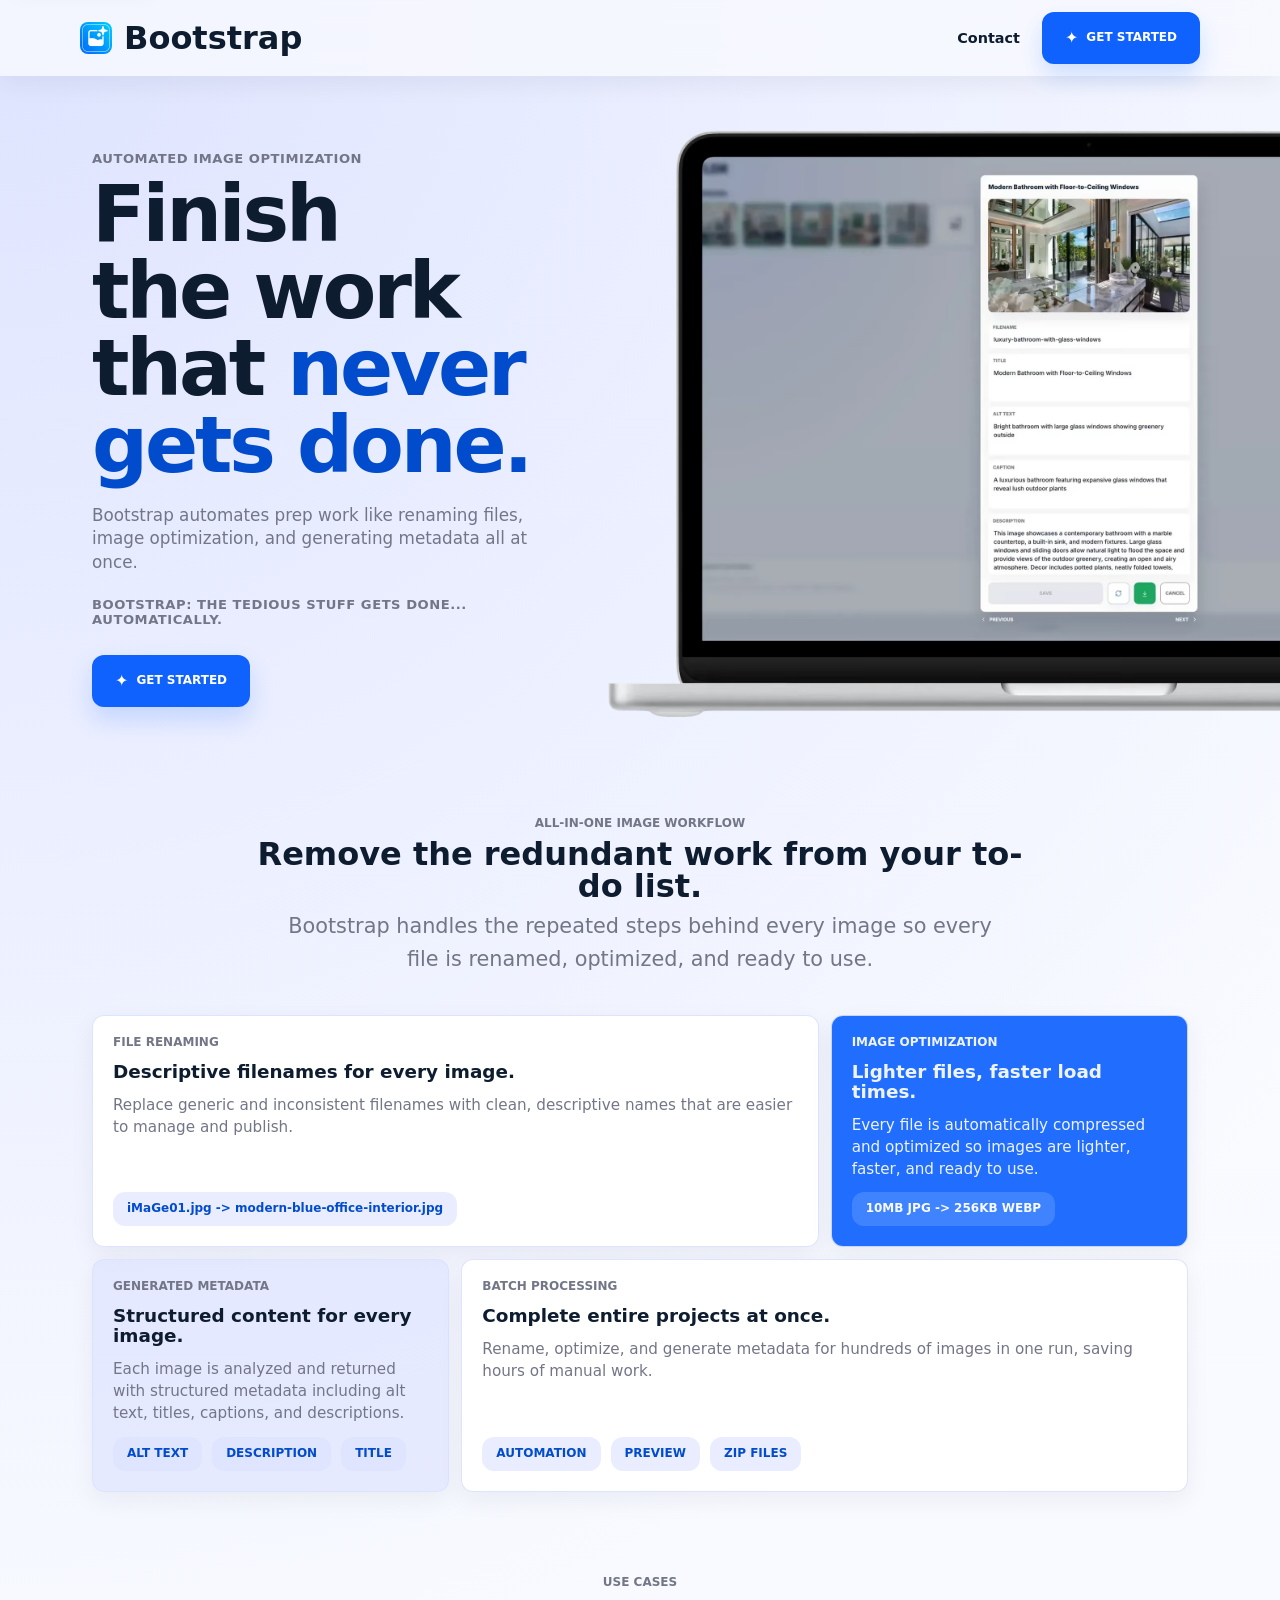
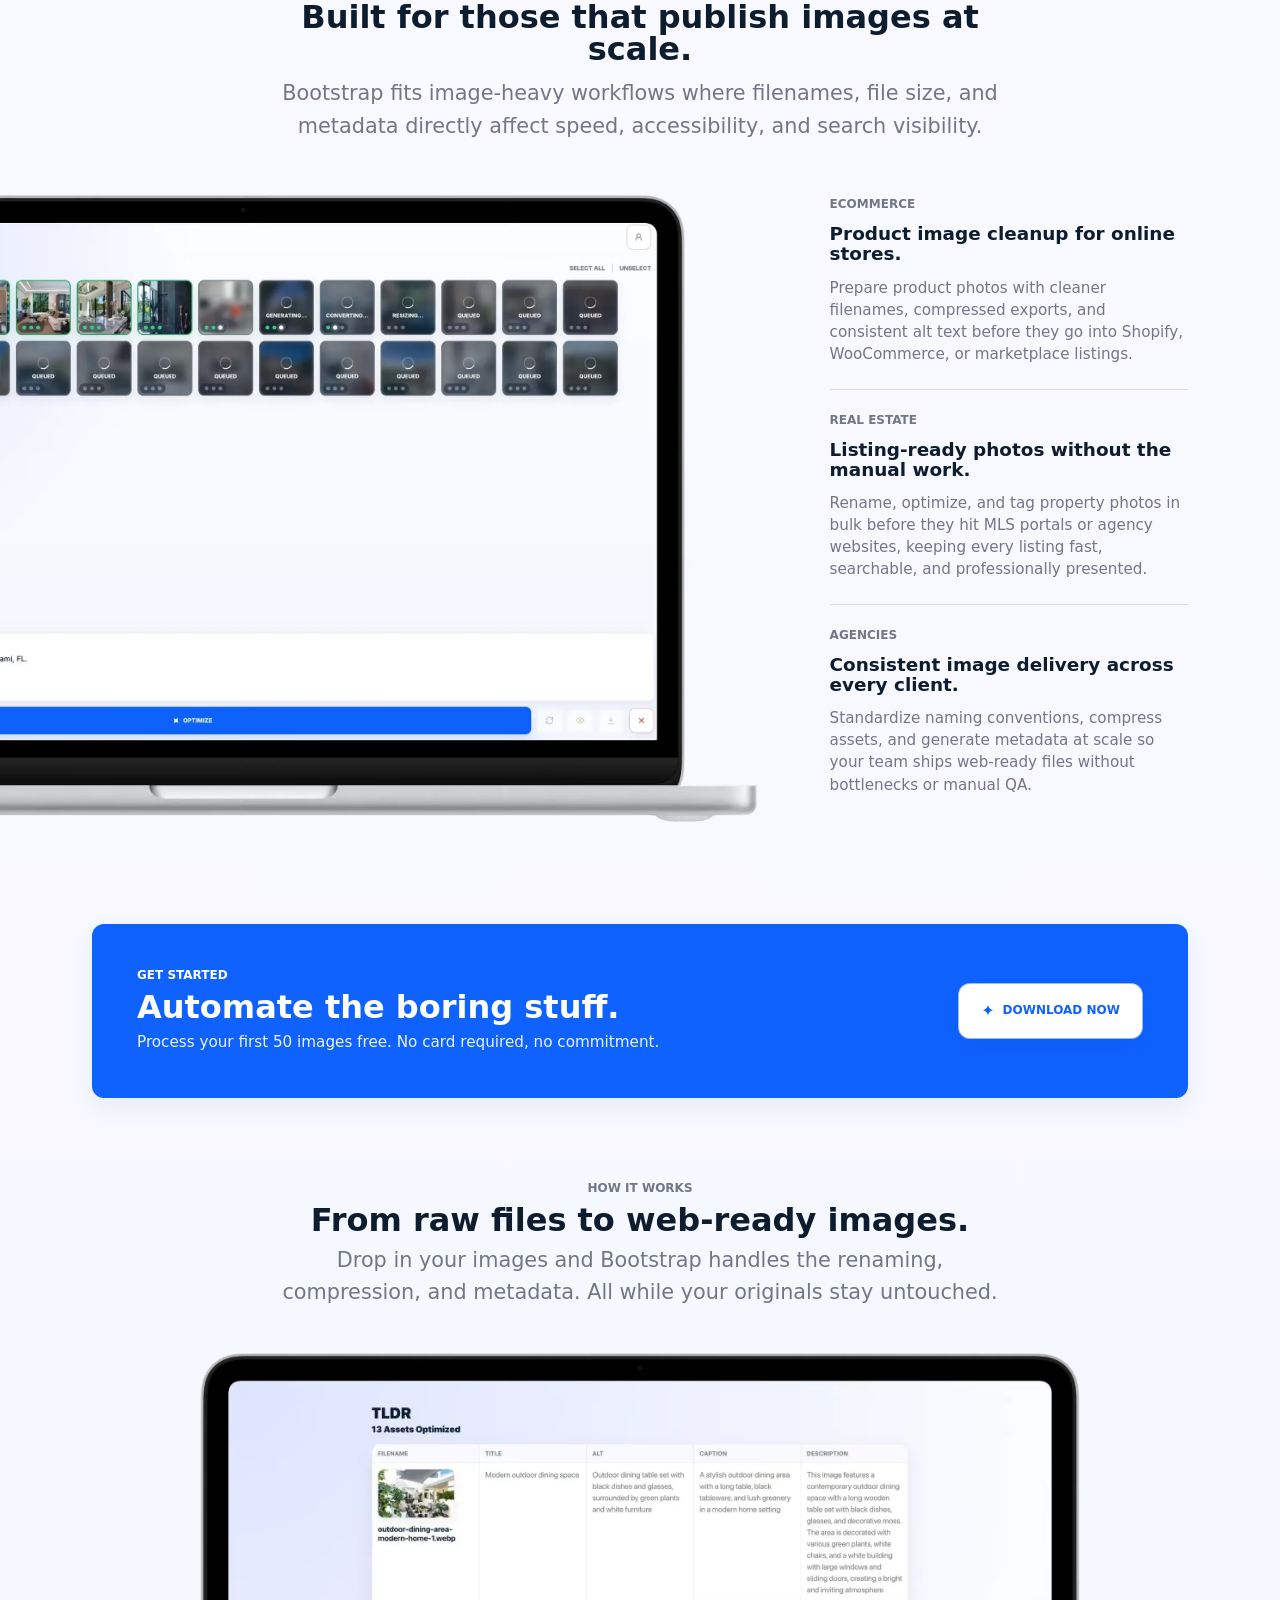
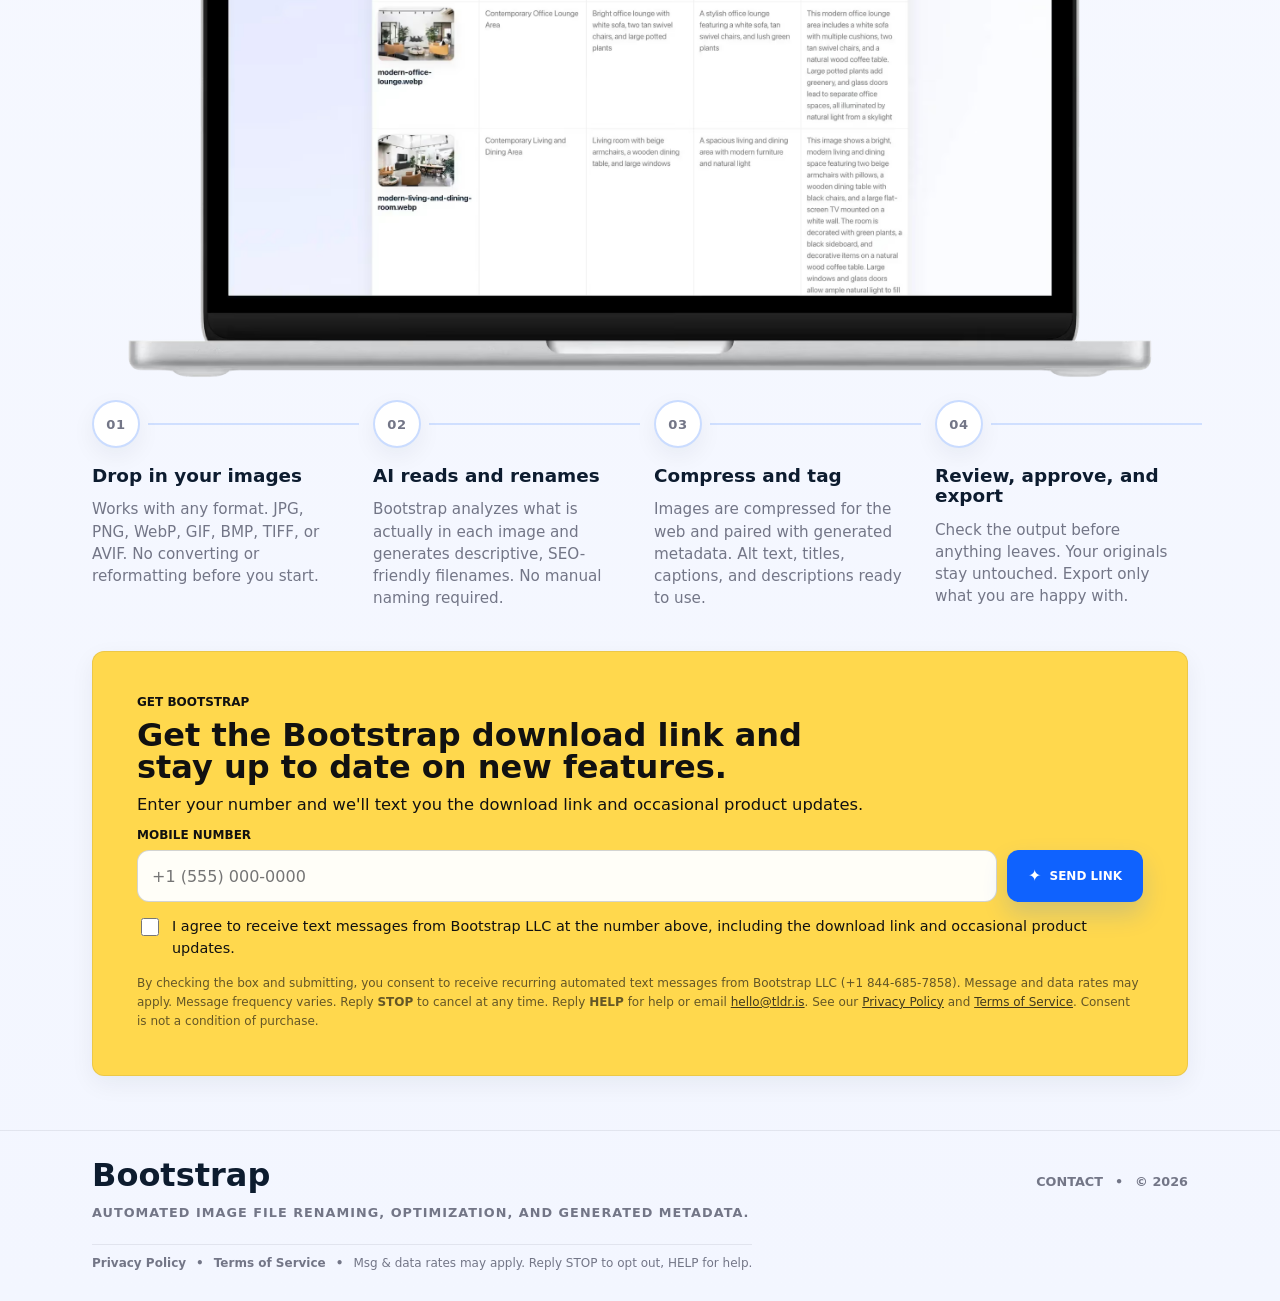
==== commit 0eb40b93: "Publish website from bootstrapio/renamer@3d09d76a79cd64ae84c243bbda585a8e8de33373" ====
--- a/index.html
+++ b/index.html
@@ -3,13 +3,13 @@
   <head>
     <meta charset="UTF-8" />
     <meta name="viewport" content="width=device-width, initial-scale=1.0" />
-    <title>TLDR | AI Image Renaming, Optimization, and Metadata</title>
+    <title>Bootstrap | AI Image Renaming, Optimization, and Metadata</title>
     <meta
       name="description"
-      content="TLDR is an AI image workflow app for file renaming, image optimization, and generated metadata. Create descriptive filenames, lighter WebP exports, and structured titles, alt text, captions, and descriptions."
+      content="Bootstrap is an AI image workflow app for file renaming, image optimization, and generated metadata. Create descriptive filenames, lighter WebP exports, and structured titles, alt text, captions, and descriptions."
     />
-    <meta name="author" content="TLDR" />
-    <meta name="application-name" content="TLDR" />
+    <meta name="author" content="Bootstrap" />
+    <meta name="application-name" content="Bootstrap" />
     <meta name="robots" content="index,follow,max-image-preview:large" />
     <meta name="googlebot" content="index,follow,max-image-preview:large,max-snippet:-1,max-video-preview:-1" />
     <meta name="bingbot" content="index,follow,max-image-preview:large,max-snippet:-1,max-video-preview:-1" />
@@ -17,7 +17,7 @@
     <meta name="referrer" content="strict-origin-when-cross-origin" />
     <link rel="canonical" href="https://tldr.is/" />
     <link rel="manifest" href="/site.webmanifest" />
-    <link rel="alternate" type="text/markdown" href="https://tldr.is/llms.txt" title="LLMs.txt for TLDR" />
+    <link rel="alternate" type="text/markdown" href="https://tldr.is/llms.txt" title="LLMs.txt for Bootstrap" />
     <link rel="icon" type="image/avif" href="./assets/icons/icon-64.avif" sizes="64x64" />
     <link rel="icon" type="image/png" href="./assets/icons/icon-64.png" sizes="64x64" />
     <link
@@ -28,8 +28,8 @@
       fetchpriority="high"
     />
     <meta property="og:type" content="website" />
-    <meta property="og:site_name" content="TLDR" />
-    <meta property="og:title" content="TLDR | AI Image Renaming, Optimization, and Metadata" />
+    <meta property="og:site_name" content="Bootstrap" />
+    <meta property="og:title" content="Bootstrap | AI Image Renaming, Optimization, and Metadata" />
     <meta
       property="og:description"
       content="Rename images, optimize files, and generate structured metadata in one AI-powered desktop workflow."
@@ -42,10 +42,10 @@
     <meta property="og:image" content="https://tldr.is/assets/images/laptop-screen-asset-list.webp" />
     <meta
       property="og:image:alt"
-      content="TLDR shown on a laptop with 13 optimized image assets and generated filename, title, alt text, caption, and description columns"
+      content="Bootstrap shown on a laptop with 13 optimized image assets and generated filename, title, alt text, caption, and description columns"
     />
     <meta name="twitter:card" content="summary_large_image" />
-    <meta name="twitter:title" content="TLDR | AI Image Renaming, Optimization, and Metadata" />
+    <meta name="twitter:title" content="Bootstrap | AI Image Renaming, Optimization, and Metadata" />
     <meta
       name="twitter:description"
       content="Rename images, optimize files, and generate structured metadata in one AI-powered desktop workflow."
@@ -53,7 +53,7 @@
     <meta name="twitter:image" content="https://tldr.is/assets/images/laptop-screen-asset-list.webp" />
     <meta
       name="twitter:image:alt"
-      content="TLDR shown on a laptop with 13 optimized image assets and generated filename, title, alt text, caption, and description columns"
+      content="Bootstrap shown on a laptop with 13 optimized image assets and generated filename, title, alt text, caption, and description columns"
     />
     <script type="application/ld+json">
       {
@@ -62,9 +62,9 @@
           {
             "@type": "WebSite",
             "@id": "https://tldr.is/#website",
-            "name": "TLDR",
+            "name": "Bootstrap",
             "url": "https://tldr.is/",
-            "description": "TLDR is a desktop app for AI image file renaming, optimization, and generated metadata.",
+            "description": "Bootstrap is a desktop app for AI image file renaming, optimization, and generated metadata.",
             "inLanguage": "en-US",
             "publisher": {
               "@id": "https://tldr.is/#organization"
@@ -77,7 +77,7 @@
           {
             "@type": "Organization",
             "@id": "https://tldr.is/#organization",
-            "name": "TLDR",
+            "name": "Bootstrap",
             "url": "https://tldr.is/",
             "email": "hello@tldr.is",
             "logo": {
@@ -89,14 +89,14 @@
             "@type": "WebPage",
             "@id": "https://tldr.is/#webpage",
             "url": "https://tldr.is/",
-            "name": "TLDR | AI Image Renaming, Optimization, and Metadata",
+            "name": "Bootstrap | AI Image Renaming, Optimization, and Metadata",
             "isPartOf": {
               "@id": "https://tldr.is/#website"
             },
             "about": {
               "@id": "https://tldr.is/#software"
             },
-            "description": "TLDR helps teams rename images, optimize files, and generate structured metadata from one AI-powered desktop workflow.",
+            "description": "Bootstrap helps teams rename images, optimize files, and generate structured metadata from one AI-powered desktop workflow.",
             "breadcrumb": {
               "@id": "https://tldr.is/#breadcrumb"
             },
@@ -120,7 +120,7 @@
           {
             "@type": "SoftwareApplication",
             "@id": "https://tldr.is/#software",
-            "name": "TLDR",
+            "name": "Bootstrap",
             "applicationCategory": "BusinessApplication",
             "applicationSubCategory": "Image workflow automation",
             "operatingSystem": "macOS, Windows",
@@ -132,12 +132,9 @@
             "image": {
               "@type": "ImageObject",
               "url": "https://tldr.is/assets/images/laptop-screen-asset-list.webp",
-              "caption": "TLDR preview page showing optimized image assets and generated metadata"
+              "caption": "Bootstrap preview page showing optimized image assets and generated metadata"
             },
-            "description": "TLDR automates image preparation work including file renaming, image optimization, generated metadata, preview, and batch export.",
-            "softwareHelp": {
-              "@id": "https://tldr.is/#faq"
-            },
+            "description": "Bootstrap automates image preparation work including file renaming, image optimization, generated metadata, preview, and batch export.",
             "featureList": [
               "AI image file renaming",
               "Generated titles, alt text, captions, and descriptions",
@@ -145,57 +142,6 @@
               "Optimized WebP exports",
               "Batch workflow processing",
               "Preview before export"
-            ]
-          },
-          {
-            "@type": "FAQPage",
-            "@id": "https://tldr.is/#faq",
-            "mainEntity": [
-              {
-                "@type": "Question",
-                "@id": "https://tldr.is/faq/#faq-how-does-tldr-help-with-image-publishing",
-                "name": "How does TLDR help with image publishing?",
-                "acceptedAnswer": {
-                  "@type": "Answer",
-                  "text": "TLDR generates descriptive filenames, compresses oversized files, and creates supporting metadata including alt text, titles, captions, and descriptions. The result is cleaner image assets that load faster and carry stronger context wherever they're published."
-                }
-              },
-              {
-                "@type": "Question",
-                "@id": "https://tldr.is/faq/#faq-can-tldr-handle-large-image-libraries",
-                "name": "Can TLDR handle large image libraries?",
-                "acceptedAnswer": {
-                  "@type": "Answer",
-                  "text": "Yes. TLDR is built for bulk processing. Teams can rename, optimize, and generate metadata for large batches of images in a single workflow — keeping everything consistent across product catalogs, blog libraries, landing pages, and resource centers."
-                }
-              },
-              {
-                "@type": "Question",
-                "@id": "https://tldr.is/faq/#faq-does-tldr-generate-alt-text-automatically",
-                "name": "Does TLDR generate alt text automatically?",
-                "acceptedAnswer": {
-                  "@type": "Answer",
-                  "text": "Yes. TLDR generates alt text automatically, along with titles, captions, and descriptions. Teams can review and edit everything before export, making it easier to scale accessibility work without publishing generic or inconsistent copy."
-                }
-              },
-              {
-                "@type": "Question",
-                "@id": "https://tldr.is/faq/#faq-why-do-image-filenames-matter-and-how-does-tldr-handle-them",
-                "name": "Why do image filenames matter, and how does TLDR handle them?",
-                "acceptedAnswer": {
-                  "@type": "Answer",
-                  "text": "Descriptive, readable filenames help give images clearer context across the web. TLDR replaces vague names like IMG_4821.jpg with meaningful filenames based on the actual image content — so nothing gets published with a name that says nothing."
-                }
-              },
-              {
-                "@type": "Question",
-                "@id": "https://tldr.is/faq/#faq-does-tldr-compress-images-too",
-                "name": "Does TLDR compress images too?",
-                "acceptedAnswer": {
-                  "@type": "Answer",
-                  "text": "Yes. Smaller image files improve page speed and overall user experience. TLDR compresses and optimizes exports so teams don't need a separate tool before publishing."
-                }
-              }
             ]
           }
         ]
@@ -223,15 +169,13 @@
     <header>
       <nav class="marketingNav" aria-label="Primary site navigation">
         <div class="marketingNavInner">
-          <a class="marketingBrandRow" href="#top" aria-label="TLDR home" aria-current="page">
+          <a class="marketingBrandRow" href="#top" aria-label="Bootstrap home" aria-current="page">
             <span class="marketingIcon" aria-hidden="true"></span>
-            <span class="brand marketingBrand">TLDR</span>
+            <span class="brand marketingBrand">Bootstrap</span>
           </a>
           <div class="marketingNavRight">
             <div class="marketingNavLinks" aria-label="Primary site links">
-            <a class="marketingNavLink" href="/features/">Features</a>
-            <a class="marketingNavLink" href="/use-cases/">Use Cases</a>
-            <a class="marketingNavLink" href="/faq/">FAQ</a>
+            <a class="marketingNavLink" href="/contact/">Contact</a>
             </div>
             <div class="marketingNavActions">
               <a class="primaryAction" href="#one-last-thing">
@@ -259,9 +203,9 @@
               </h1>
             </div>
             <p id="hero-section-description" class="heroSectionText">
-              TLDR automates prep work like renaming files, image optimization, and generating metadata all at once.
+              Bootstrap automates prep work like renaming files, image optimization, and generating metadata all at once.
             </p>
-            <span class="fieldLabel heroSectionLabelLine">TLDR: the tedious stuff gets done... automatically.</span>
+            <span class="fieldLabel heroSectionLabelLine">Bootstrap: the tedious stuff gets done... automatically.</span>
             <div class="heroActions">
               <a
                 class="primaryAction"
@@ -283,7 +227,7 @@
                 />
                 <img
                   src="./assets/images/laptop-screen-with-preview-modal.webp"
-                  alt="TLDR shown on a laptop with the metadata preview modal open over queued image assets"
+                  alt="Bootstrap shown on a laptop with the metadata preview modal open over queued image assets"
                   width="1276"
                   height="768"
                   loading="eager"
@@ -292,7 +236,7 @@
                 />
               </picture>
             </div>
-            <figcaption hidden>TLDR desktop app preview showing AI-generated image metadata for a sample interior photo.</figcaption>
+            <figcaption hidden>Bootstrap desktop app preview showing AI-generated image metadata for a sample interior photo.</figcaption>
           </figure>
         </div>
       </section>
@@ -307,14 +251,11 @@
           <span class="fieldLabel">All-In-One Image Workflow</span>
           <h2 id="image-workflow-title" class="sectionTitle">Remove the redundant work from your to-do list.</h2>
           <p id="image-workflow-description" class="sectionText">
-            TLDR handles the repeated steps behind every image so every file is renamed, optimized, and ready to use.
-          </p>
-          <p class="sectionLinkRow">
-            <a href="/features/">Explore TLDR features</a>
+            Bootstrap handles the repeated steps behind every image so every file is renamed, optimized, and ready to use.
           </p>
         </header>
     
-        <div class="imageWorkflowGrid" aria-label="TLDR feature highlights">
+        <div class="imageWorkflowGrid" aria-label="Bootstrap feature highlights">
           <article
             class="featureCard imageWorkflowCard imageWorkflowCardWide imageWorkflowCardLight"
             aria-labelledby="feature-file-renaming-title"
@@ -401,11 +342,8 @@
           <span class="fieldLabel">Use Cases</span>
           <h2 id="use-cases-title" class="sectionTitle">Built for those that publish images at scale.</h2>
           <p id="use-cases-description" class="sectionText">
-            TLDR fits image-heavy workflows where filenames, file size, and metadata directly affect speed,
+            Bootstrap fits image-heavy workflows where filenames, file size, and metadata directly affect speed,
             accessibility, and search visibility.
-          </p>
-          <p class="sectionLinkRow">
-            <a href="/use-cases/">See detailed use cases</a>
           </p>
         </header>
     
@@ -419,7 +357,7 @@
                 />
                 <img
                   src="./assets/images/laptop-screen-with-asset-management-interface.webp"
-                  alt="TLDR dashboard displayed on a laptop while image processing and optimization tasks are queued"
+                  alt="Bootstrap dashboard displayed on a laptop while image processing and optimization tasks are queued"
                   width="1276"
                   height="768"
                   loading="lazy"
@@ -429,7 +367,7 @@
             </div>
           </figure>
     
-          <div class="useCaseList" aria-label="TLDR use cases">
+          <div class="useCaseList" aria-label="Bootstrap use cases">
             <article class="useCaseItem" aria-labelledby="use-case-ecommerce-name">
               <span class="fieldLabel" id="use-case-ecommerce-name">Ecommerce</span>
               <p class="useCaseTitle">Product image cleanup for online stores.</p>
@@ -457,90 +395,6 @@
               </p>
             </article>
           </div>
-        </div>
-      </section>
-    
-      <section
-        class="marketingSection"
-        id="image-workflow-process"
-        aria-labelledby="workflow-title"
-        aria-describedby="workflow-description"
-      >
-        <header class="sectionHeader sectionHeaderCentered">
-          <span class="fieldLabel">How It Works</span>
-          <h2 id="workflow-title" class="sectionTitle">From raw files to web-ready images.</h2>
-          <p id="workflow-description" class="sectionText">
-            Drop in your images and TLDR handles the renaming, compression, and metadata. All while your originals
-            stay untouched.
-          </p>
-        </header>
-    
-        <figure class="automationCtaMedia">
-          <picture>
-            <source srcset="./assets/images/laptop-screen-asset-list.avif" type="image/avif" />
-            <img
-              src="./assets/images/laptop-screen-asset-list.webp"
-              alt="TLDR shown on a laptop with 13 optimized image assets and generated filename, title, alt text, caption, and description columns"
-              width="1192"
-              height="768"
-              loading="lazy"
-              decoding="async"
-            />
-          </picture>
-        </figure>
-    
-        <div class="workflowTimeline" aria-label="TLDR workflow steps">
-          <article class="workflowItem" aria-labelledby="workflow-step-1-title">
-            <div class="workflowMarker" aria-hidden="true">
-              <span class="workflowDot">01</span>
-            </div>
-            <div class="workflowContent">
-              <h3 id="workflow-step-1-title" class="featureTitle">Drop in your images</h3>
-              <p class="featureText">
-                Works with any format. JPG, PNG, WebP, GIF, BMP, TIFF, or AVIF. No converting or reformatting before
-                you start.
-              </p>
-            </div>
-          </article>
-    
-          <article class="workflowItem" aria-labelledby="workflow-step-2-title">
-            <div class="workflowMarker" aria-hidden="true">
-              <span class="workflowDot">02</span>
-            </div>
-            <div class="workflowContent">
-              <h3 id="workflow-step-2-title" class="featureTitle">AI reads and renames</h3>
-              <p class="featureText">
-                TLDR analyzes what is actually in each image and generates descriptive, SEO-friendly filenames. No
-                manual naming required.
-              </p>
-            </div>
-          </article>
-    
-          <article class="workflowItem" aria-labelledby="workflow-step-3-title">
-            <div class="workflowMarker" aria-hidden="true">
-              <span class="workflowDot">03</span>
-            </div>
-            <div class="workflowContent">
-              <h3 id="workflow-step-3-title" class="featureTitle">Compress and tag</h3>
-              <p class="featureText">
-                Images are compressed for the web and paired with generated metadata. Alt text, titles, captions, and
-                descriptions ready to use.
-              </p>
-            </div>
-          </article>
-    
-          <article class="workflowItem" aria-labelledby="workflow-step-4-title">
-            <div class="workflowMarker" aria-hidden="true">
-              <span class="workflowDot">04</span>
-            </div>
-            <div class="workflowContent">
-              <h3 id="workflow-step-4-title" class="featureTitle">Review, approve, and export</h3>
-              <p class="featureText">
-                Check the output before anything leaves. Your originals stay untouched. Export only what you are happy
-                with.
-              </p>
-            </div>
-          </article>
         </div>
       </section>
     
@@ -573,119 +427,155 @@
     
       <section
         class="marketingSection"
-        id="image-workflow-faq"
-        aria-labelledby="faq-title"
-        aria-describedby="faq-description"
+        id="image-workflow-process"
+        aria-labelledby="workflow-title"
+        aria-describedby="workflow-description"
       >
         <header class="sectionHeader sectionHeaderCentered">
-          <span class="fieldLabel">Frequently Asked Questions</span>
-          <h2 id="faq-title" class="sectionTitle">Everything you should ask before you get started</h2>
-          <p id="faq-description" class="sectionText">
-            See how TLDR helps ecommerce, content, and marketing teams prepare images faster.
+          <span class="fieldLabel">How It Works</span>
+          <h2 id="workflow-title" class="sectionTitle">From raw files to web-ready images.</h2>
+          <p id="workflow-description" class="sectionText">
+            Drop in your images and Bootstrap handles the renaming, compression, and metadata. All while your originals
+            stay untouched.
           </p>
         </header>
     
-            <div class="faqList">
-          <details class="faqItem" open itemscope itemtype="https://schema.org/Question">
-            <summary class="faqItemSummary">
-              <span class="faqItemTitle" itemprop="name">How does TLDR help with image publishing?</span>
-              <span class="faqItemIcon" aria-hidden="true">+</span>
-            </summary>
-            <div class="faqItemBody">
-              <p class="faqItemAnswer" itemscope itemprop="acceptedAnswer" itemtype="https://schema.org/Answer">
-                <span itemprop="text">
-                  TLDR generates descriptive filenames, compresses oversized files, and creates supporting metadata including alt text, titles, captions, and descriptions. The result is cleaner image assets that load faster and carry stronger context wherever they're published.
-                </span>
-              </p>
-            </div>
-          </details>
-          <details class="faqItem" open itemscope itemtype="https://schema.org/Question">
-            <summary class="faqItemSummary">
-              <span class="faqItemTitle" itemprop="name">Can TLDR handle large image libraries?</span>
-              <span class="faqItemIcon" aria-hidden="true">+</span>
-            </summary>
-            <div class="faqItemBody">
-              <p class="faqItemAnswer" itemscope itemprop="acceptedAnswer" itemtype="https://schema.org/Answer">
-                <span itemprop="text">
-                  Yes. TLDR is built for bulk processing. Teams can rename, optimize, and generate metadata for large batches of images in a single workflow — keeping everything consistent across product catalogs, blog libraries, landing pages, and resource centers.
-                </span>
-              </p>
-            </div>
-          </details>
-          <details class="faqItem" open itemscope itemtype="https://schema.org/Question">
-            <summary class="faqItemSummary">
-              <span class="faqItemTitle" itemprop="name">Does TLDR generate alt text automatically?</span>
-              <span class="faqItemIcon" aria-hidden="true">+</span>
-            </summary>
-            <div class="faqItemBody">
-              <p class="faqItemAnswer" itemscope itemprop="acceptedAnswer" itemtype="https://schema.org/Answer">
-                <span itemprop="text">
-                  Yes. TLDR generates alt text automatically, along with titles, captions, and descriptions. Teams can review and edit everything before export, making it easier to scale accessibility work without publishing generic or inconsistent copy.
-                </span>
-              </p>
-            </div>
-          </details>
-          <details class="faqItem" open itemscope itemtype="https://schema.org/Question">
-            <summary class="faqItemSummary">
-              <span class="faqItemTitle" itemprop="name">Why do image filenames matter, and how does TLDR handle them?</span>
-              <span class="faqItemIcon" aria-hidden="true">+</span>
-            </summary>
-            <div class="faqItemBody">
-              <p class="faqItemAnswer" itemscope itemprop="acceptedAnswer" itemtype="https://schema.org/Answer">
-                <span itemprop="text">
-                  Descriptive, readable filenames help give images clearer context across the web. TLDR replaces vague names like IMG_4821.jpg with meaningful filenames based on the actual image content — so nothing gets published with a name that says nothing.
-                </span>
-              </p>
-            </div>
-          </details>
-          <details class="faqItem" open itemscope itemtype="https://schema.org/Question">
-            <summary class="faqItemSummary">
-              <span class="faqItemTitle" itemprop="name">Does TLDR compress images too?</span>
-              <span class="faqItemIcon" aria-hidden="true">+</span>
-            </summary>
-            <div class="faqItemBody">
-              <p class="faqItemAnswer" itemscope itemprop="acceptedAnswer" itemtype="https://schema.org/Answer">
-                <span itemprop="text">
-                  Yes. Smaller image files improve page speed and overall user experience. TLDR compresses and optimizes exports so teams don't need a separate tool before publishing.
-                </span>
-              </p>
-            </div>
-          </details>
-        </div>
-    
-        <p class="sectionLinkRow faqSectionLinkRow">
-          <a class="sectionLinkCta" href="/faq/">
-            <span>Read the full TLDR FAQ</span>
-            <span class="sectionLinkCaret" aria-hidden="true">›</span>
-          </a>
-        </p>
+        <figure class="automationCtaMedia">
+          <picture>
+            <source srcset="./assets/images/laptop-screen-asset-list.avif" type="image/avif" />
+            <img
+              src="./assets/images/laptop-screen-asset-list.webp"
+              alt="Bootstrap shown on a laptop with 13 optimized image assets and generated filename, title, alt text, caption, and description columns"
+              width="1192"
+              height="768"
+              loading="lazy"
+              decoding="async"
+            />
+          </picture>
+        </figure>
+    
+        <div class="workflowTimeline" aria-label="Bootstrap workflow steps">
+          <article class="workflowItem" aria-labelledby="workflow-step-1-title">
+            <div class="workflowMarker" aria-hidden="true">
+              <span class="workflowDot">01</span>
+            </div>
+            <div class="workflowContent">
+              <h3 id="workflow-step-1-title" class="featureTitle">Drop in your images</h3>
+              <p class="featureText">
+                Works with any format. JPG, PNG, WebP, GIF, BMP, TIFF, or AVIF. No converting or reformatting before
+                you start.
+              </p>
+            </div>
+          </article>
+    
+          <article class="workflowItem" aria-labelledby="workflow-step-2-title">
+            <div class="workflowMarker" aria-hidden="true">
+              <span class="workflowDot">02</span>
+            </div>
+            <div class="workflowContent">
+              <h3 id="workflow-step-2-title" class="featureTitle">AI reads and renames</h3>
+              <p class="featureText">
+                Bootstrap analyzes what is actually in each image and generates descriptive, SEO-friendly filenames. No
+                manual naming required.
+              </p>
+            </div>
+          </article>
+    
+          <article class="workflowItem" aria-labelledby="workflow-step-3-title">
+            <div class="workflowMarker" aria-hidden="true">
+              <span class="workflowDot">03</span>
+            </div>
+            <div class="workflowContent">
+              <h3 id="workflow-step-3-title" class="featureTitle">Compress and tag</h3>
+              <p class="featureText">
+                Images are compressed for the web and paired with generated metadata. Alt text, titles, captions, and
+                descriptions ready to use.
+              </p>
+            </div>
+          </article>
+    
+          <article class="workflowItem" aria-labelledby="workflow-step-4-title">
+            <div class="workflowMarker" aria-hidden="true">
+              <span class="workflowDot">04</span>
+            </div>
+            <div class="workflowContent">
+              <h3 id="workflow-step-4-title" class="featureTitle">Review, approve, and export</h3>
+              <p class="featureText">
+                Check the output before anything leaves. Your originals stay untouched. Export only what you are happy
+                with.
+              </p>
+            </div>
+          </article>
+        </div>
       </section>
     
         <section
         class="marketingSection closingBanner"
         id="one-last-thing"
-        aria-labelledby="closing-banner-title"
-        aria-describedby="closing-banner-description"
+        aria-labelledby="sms-form-title"
       >
-        <div class="closingBannerPanel">
-          <span class="fieldLabel">One Last Thing</span>
-          <h2 id="closing-banner-title" class="sectionTitle closingBannerTitle">
-            If you're doing it once, you're doing it too many times.
+        <div class="closingBannerPanel smsFormPanel">
+          <span class="fieldLabel">Get Bootstrap</span>
+          <h2 id="sms-form-title" class="sectionTitle closingBannerTitle">
+            Get the Bootstrap download link and stay up to date on new features.
           </h2>
-          <p id="closing-banner-description" class="closingBannerText">
-            Renaming. Optimizing. Writing. Resizing. Converting. Nobody puts that on their vision board. TLDR does it
-            for you. Run it once, get it done.
+          <p class="closingBannerText">
+            Enter your number and we'll text you the download link and occasional product updates.
           </p>
-          <div class="closingBannerActions">
-            <a
-              class="primaryAction"
-              href="mailto:hello@tldr.is?subject=TLDR%20Download%20Now"
-              aria-label="Email TLDR to get the download"
-            >
-              <span class="iconGlyph" aria-hidden="true">✦</span>
-              <span>Download Now</span>
-            </a>
-          </div>
+          <form
+            class="smsOptInForm"
+            id="sms-optin-form"
+            action="mailto:hello@tldr.is"
+            method="get"
+            enctype="text/plain"
+            novalidate
+          >
+            <div class="smsFormFields">
+              <label class="smsPhoneLabel" for="sms-phone">
+                <span class="smsPhoneLabelText">Mobile Number</span>
+                <input
+                  id="sms-phone"
+                  class="smsPhoneInput"
+                  type="tel"
+                  name="phone"
+                  placeholder="+1 (555) 000-0000"
+                  autocomplete="tel"
+                  inputmode="tel"
+                  required
+                />
+              </label>
+              <button class="primaryAction smsSubmitButton" type="submit">
+                <span class="iconGlyph" aria-hidden="true">✦</span>
+                <span>Send Link</span>
+              </button>
+            </div>
+            <label class="smsConsentLabel" for="sms-consent">
+              <input
+                id="sms-consent"
+                class="smsConsentCheckbox"
+                type="checkbox"
+                name="consent"
+                required
+              />
+              <span class="smsConsentText">
+                I agree to receive text messages from Bootstrap LLC at the number above,
+                including the download link and occasional product updates.
+              </span>
+            </label>
+            <p class="smsLegalText" id="sms-legal">
+              By checking the box and submitting, you consent to receive recurring automated
+              text messages from Bootstrap LLC (+1&nbsp;844-685-7858). Message and data rates may apply.
+              Message frequency varies. Reply <strong>STOP</strong> to cancel at any time.
+              Reply <strong>HELP</strong> for help or email
+              <a href="mailto:hello@tldr.is">hello@tldr.is</a>.
+              See our <a href="/privacy/">Privacy Policy</a> and
+              <a href="/terms/">Terms of Service</a>.
+              Consent is not a condition of purchase.
+            </p>
+            <p class="smsSuccessText" id="sms-success" hidden aria-live="polite">
+              ✓ Thanks — check your phone for the download link.
+            </p>
+          </form>
         </div>
       </section>
     </main>
@@ -694,18 +584,23 @@
       <div class="footerShell">
         <div class="siteFooterRow siteFooterBody">
           <div class="siteFooterTopRow">
-            <p id="footer-title" class="brand marketingBrand">TLDR</p>
+            <p id="footer-title" class="brand marketingBrand">Bootstrap</p>
             <div class="siteFooterMetaRow">
               <div class="footerLinks">
-                <a class="footerLink" href="/features/">Features</a>
-                <a class="footerLink" href="/use-cases/">Use Cases</a>
-                <a class="footerLink" href="/faq/">FAQ</a>
+                <a class="footerLink" href="/contact/">Contact</a>
               </div>
               <span class="siteFooterMetaSeparator" aria-hidden="true">•</span>
               <p class="footerCopyright">© <span data-current-year>2026</span></p>
             </div>
           </div>
           <p class="footerMeta">Automated image file renaming, optimization, and generated metadata.</p>
+          <div class="footerLegal">
+            <a class="footerLegalLink" href="/privacy/">Privacy Policy</a>
+            <span class="siteFooterMetaSeparator" aria-hidden="true">•</span>
+            <a class="footerLegalLink" href="/terms/">Terms of Service</a>
+            <span class="siteFooterMetaSeparator" aria-hidden="true">•</span>
+            <span class="footerLegalText">Msg &amp; data rates may apply. Reply STOP to opt out, HELP for help.</span>
+          </div>
         </div>
       </div>
     </footer>
--- a/website.css
+++ b/website.css
@@ -1219,6 +1219,7 @@
   border: 1px solid rgba(17, 17, 17, 0.08);
   text-align: center;
   box-shadow: var(--shadow-ambient);
+  width: 100%;
 }
 
 .closingBannerTitle {
@@ -1444,6 +1445,157 @@
   border: 1px solid rgba(15, 98, 254, 0.16);
 }
 
+.smsOptIn {
+  display: grid;
+  gap: 20px;
+}
+
+.smsFormPanel {
+  align-items: flex-start;
+  text-align: left;
+  width: 100%;
+}
+
+.smsOptInForm {
+  display: grid;
+  gap: 14px;
+  width: 100%;
+}
+
+.smsOptInFormInline {
+  margin-top: 8px;
+}
+
+.smsFormFields {
+  display: flex;
+  gap: 10px;
+  align-items: flex-end;
+  flex-wrap: wrap;
+}
+
+.smsPhoneLabel {
+  display: grid;
+  gap: 6px;
+  flex: 1 1 200px;
+  min-width: 0;
+}
+
+.smsPhoneLabelText {
+  font-size: var(--font-button);
+  font-weight: 600;
+  letter-spacing: var(--tracking);
+  text-transform: uppercase;
+  color: inherit;
+}
+
+.smsPhoneInput {
+  height: 52px;
+  padding: 0 14px;
+  border-radius: var(--radius);
+  border: 1px solid rgba(15, 23, 42, 0.18);
+  background: rgba(255, 255, 255, 0.9);
+  color: var(--text-body);
+  font-size: 1rem;
+  width: 100%;
+  outline: none;
+  transition: border-color 140ms ease, box-shadow 140ms ease;
+}
+
+.smsPhoneInput:focus {
+  border-color: var(--primary-strong);
+  box-shadow: 0 0 0 3px rgba(15, 98, 254, 0.12);
+}
+
+.smsSubmitButton {
+  flex: 0 0 auto;
+  min-width: 130px;
+  height: 52px;
+  min-height: 52px;
+}
+
+.smsConsentLabel {
+  display: flex;
+  align-items: flex-start;
+  gap: 10px;
+  cursor: pointer;
+}
+
+.smsConsentCheckbox {
+  flex: 0 0 auto;
+  width: 18px;
+  height: 18px;
+  margin-top: 2px;
+  accent-color: var(--primary-strong);
+  cursor: pointer;
+}
+
+.smsConsentText {
+  font-size: 0.9rem;
+  line-height: 1.5;
+  color: inherit;
+}
+
+.smsLegalText {
+  font-size: 0.75rem;
+  color: var(--text-muted);
+  line-height: 1.6;
+  margin: 0;
+}
+
+.smsLegalText a {
+  color: inherit;
+  text-decoration: underline;
+}
+
+.smsSuccessText {
+  font-size: 0.9rem;
+  font-weight: 600;
+  color: #1a7a4a;
+  margin: 0;
+}
+
+.closingBannerPanel .smsPhoneLabelText {
+  color: #111111;
+}
+
+.closingBannerPanel .smsPhoneInput {
+  background: rgba(255, 255, 255, 0.96);
+}
+
+.closingBannerPanel .smsLegalText {
+  color: rgba(17, 17, 17, 0.65);
+}
+
+.closingBannerPanel .smsLegalText a {
+  color: rgba(17, 17, 17, 0.8);
+}
+
+.closingBannerPanel .smsConsentText {
+  color: #111111;
+}
+
+.footerLegal {
+  display: flex;
+  align-items: center;
+  flex-wrap: wrap;
+  gap: 6px 10px;
+  margin-top: 10px;
+  padding-top: 10px;
+  border-top: 1px solid rgba(15, 23, 42, 0.08);
+  font-size: 0.75rem;
+  color: var(--text-muted);
+}
+
+.footerLegalLink {
+  color: var(--text-muted);
+  text-decoration: none;
+  font-weight: 600;
+}
+
+.footerLegalText {
+  color: var(--text-muted);
+}
+
 .faqPageHero {
   padding-top: clamp(20px, 3vw, 28px);
 }
--- a/website.css
+++ b/website.css
@@ -1219,6 +1219,7 @@
   border: 1px solid rgba(17, 17, 17, 0.08);
   text-align: center;
   box-shadow: var(--shadow-ambient);
+  width: 100%;
 }
 
 .closingBannerTitle {
@@ -1444,6 +1445,157 @@
   border: 1px solid rgba(15, 98, 254, 0.16);
 }
 
+.smsOptIn {
+  display: grid;
+  gap: 20px;
+}
+
+.smsFormPanel {
+  align-items: flex-start;
+  text-align: left;
+  width: 100%;
+}
+
+.smsOptInForm {
+  display: grid;
+  gap: 14px;
+  width: 100%;
+}
+
+.smsOptInFormInline {
+  margin-top: 8px;
+}
+
+.smsFormFields {
+  display: flex;
+  gap: 10px;
+  align-items: flex-end;
+  flex-wrap: wrap;
+}
+
+.smsPhoneLabel {
+  display: grid;
+  gap: 6px;
+  flex: 1 1 200px;
+  min-width: 0;
+}
+
+.smsPhoneLabelText {
+  font-size: var(--font-button);
+  font-weight: 600;
+  letter-spacing: var(--tracking);
+  text-transform: uppercase;
+  color: inherit;
+}
+
+.smsPhoneInput {
+  height: 52px;
+  padding: 0 14px;
+  border-radius: var(--radius);
+  border: 1px solid rgba(15, 23, 42, 0.18);
+  background: rgba(255, 255, 255, 0.9);
+  color: var(--text-body);
+  font-size: 1rem;
+  width: 100%;
+  outline: none;
+  transition: border-color 140ms ease, box-shadow 140ms ease;
+}
+
+.smsPhoneInput:focus {
+  border-color: var(--primary-strong);
+  box-shadow: 0 0 0 3px rgba(15, 98, 254, 0.12);
+}
+
+.smsSubmitButton {
+  flex: 0 0 auto;
+  min-width: 130px;
+  height: 52px;
+  min-height: 52px;
+}
+
+.smsConsentLabel {
+  display: flex;
+  align-items: flex-start;
+  gap: 10px;
+  cursor: pointer;
+}
+
+.smsConsentCheckbox {
+  flex: 0 0 auto;
+  width: 18px;
+  height: 18px;
+  margin-top: 2px;
+  accent-color: var(--primary-strong);
+  cursor: pointer;
+}
+
+.smsConsentText {
+  font-size: 0.9rem;
+  line-height: 1.5;
+  color: inherit;
+}
+
+.smsLegalText {
+  font-size: 0.75rem;
+  color: var(--text-muted);
+  line-height: 1.6;
+  margin: 0;
+}
+
+.smsLegalText a {
+  color: inherit;
+  text-decoration: underline;
+}
+
+.smsSuccessText {
+  font-size: 0.9rem;
+  font-weight: 600;
+  color: #1a7a4a;
+  margin: 0;
+}
+
+.closingBannerPanel .smsPhoneLabelText {
+  color: #111111;
+}
+
+.closingBannerPanel .smsPhoneInput {
+  background: rgba(255, 255, 255, 0.96);
+}
+
+.closingBannerPanel .smsLegalText {
+  color: rgba(17, 17, 17, 0.65);
+}
+
+.closingBannerPanel .smsLegalText a {
+  color: rgba(17, 17, 17, 0.8);
+}
+
+.closingBannerPanel .smsConsentText {
+  color: #111111;
+}
+
+.footerLegal {
+  display: flex;
+  align-items: center;
+  flex-wrap: wrap;
+  gap: 6px 10px;
+  margin-top: 10px;
+  padding-top: 10px;
+  border-top: 1px solid rgba(15, 23, 42, 0.08);
+  font-size: 0.75rem;
+  color: var(--text-muted);
+}
+
+.footerLegalLink {
+  color: var(--text-muted);
+  text-decoration: none;
+  font-weight: 600;
+}
+
+.footerLegalText {
+  color: var(--text-muted);
+}
+
 .faqPageHero {
   padding-top: clamp(20px, 3vw, 28px);
 }
